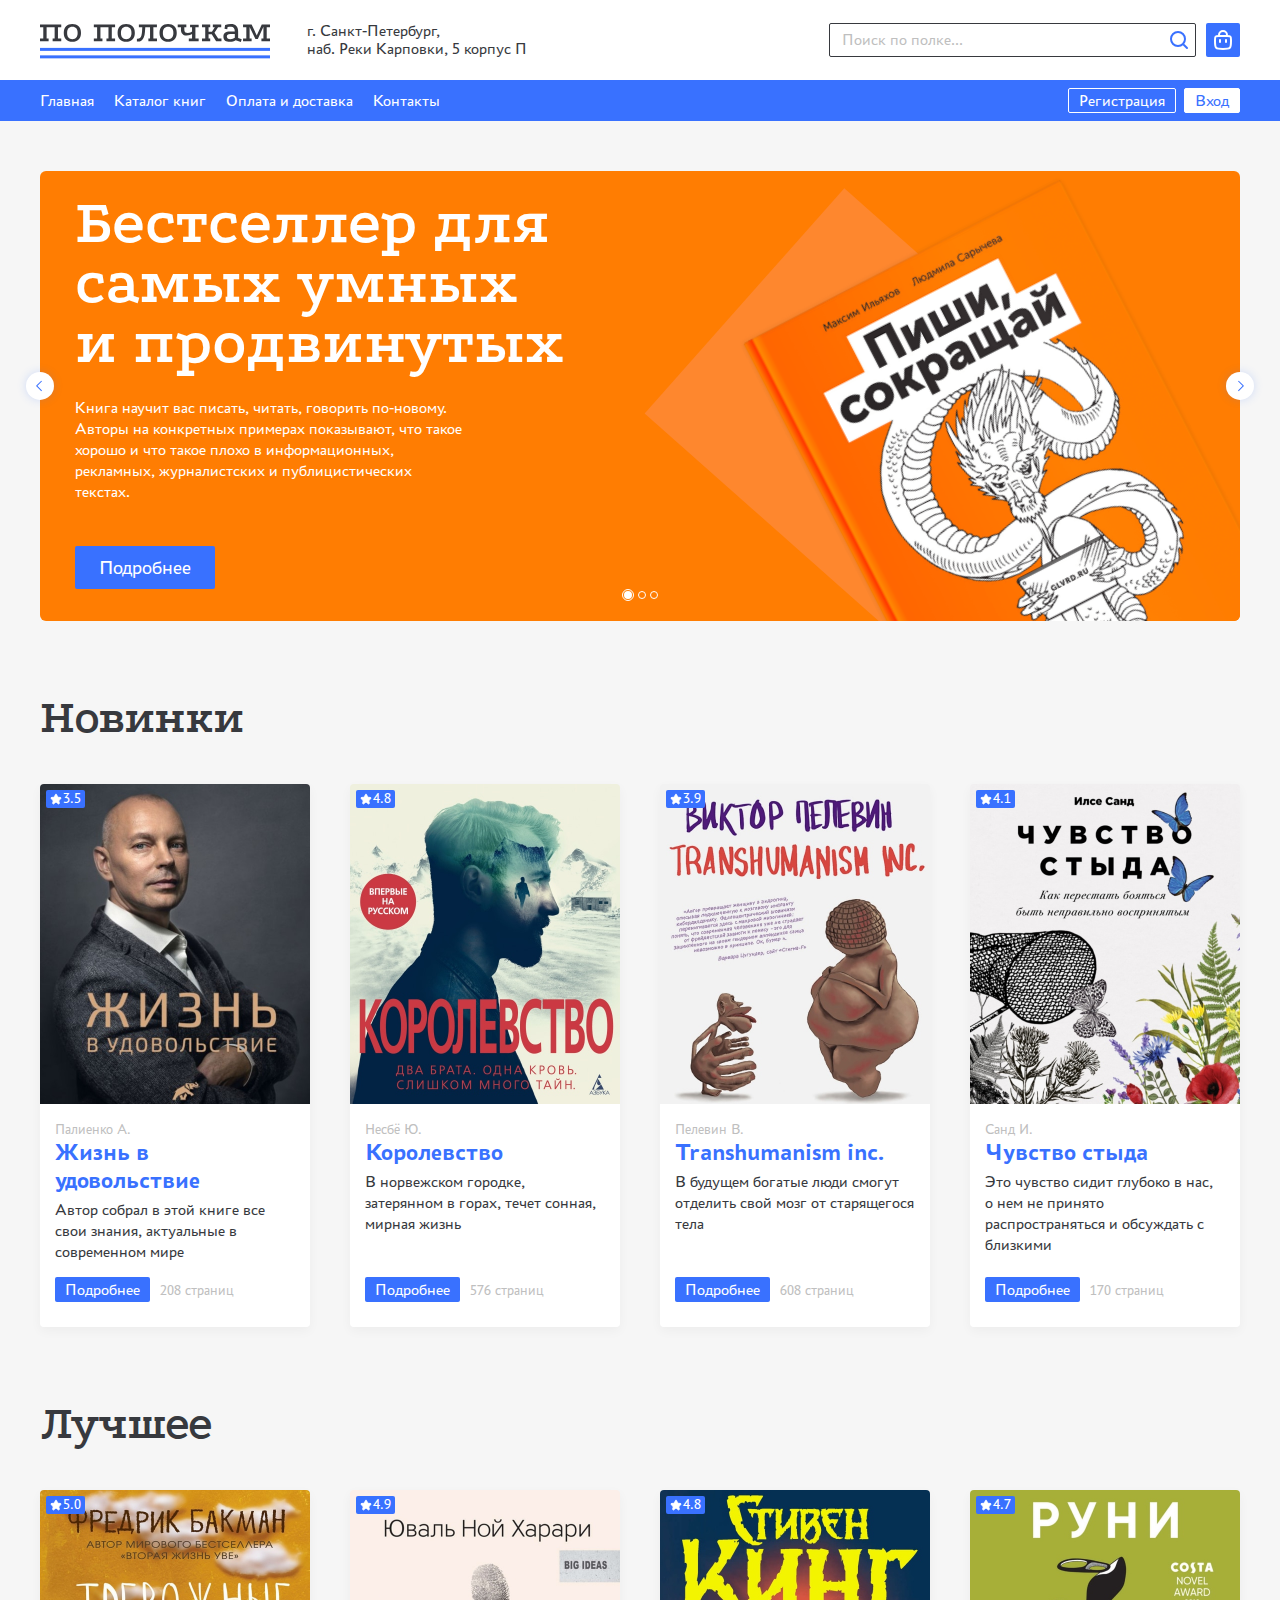
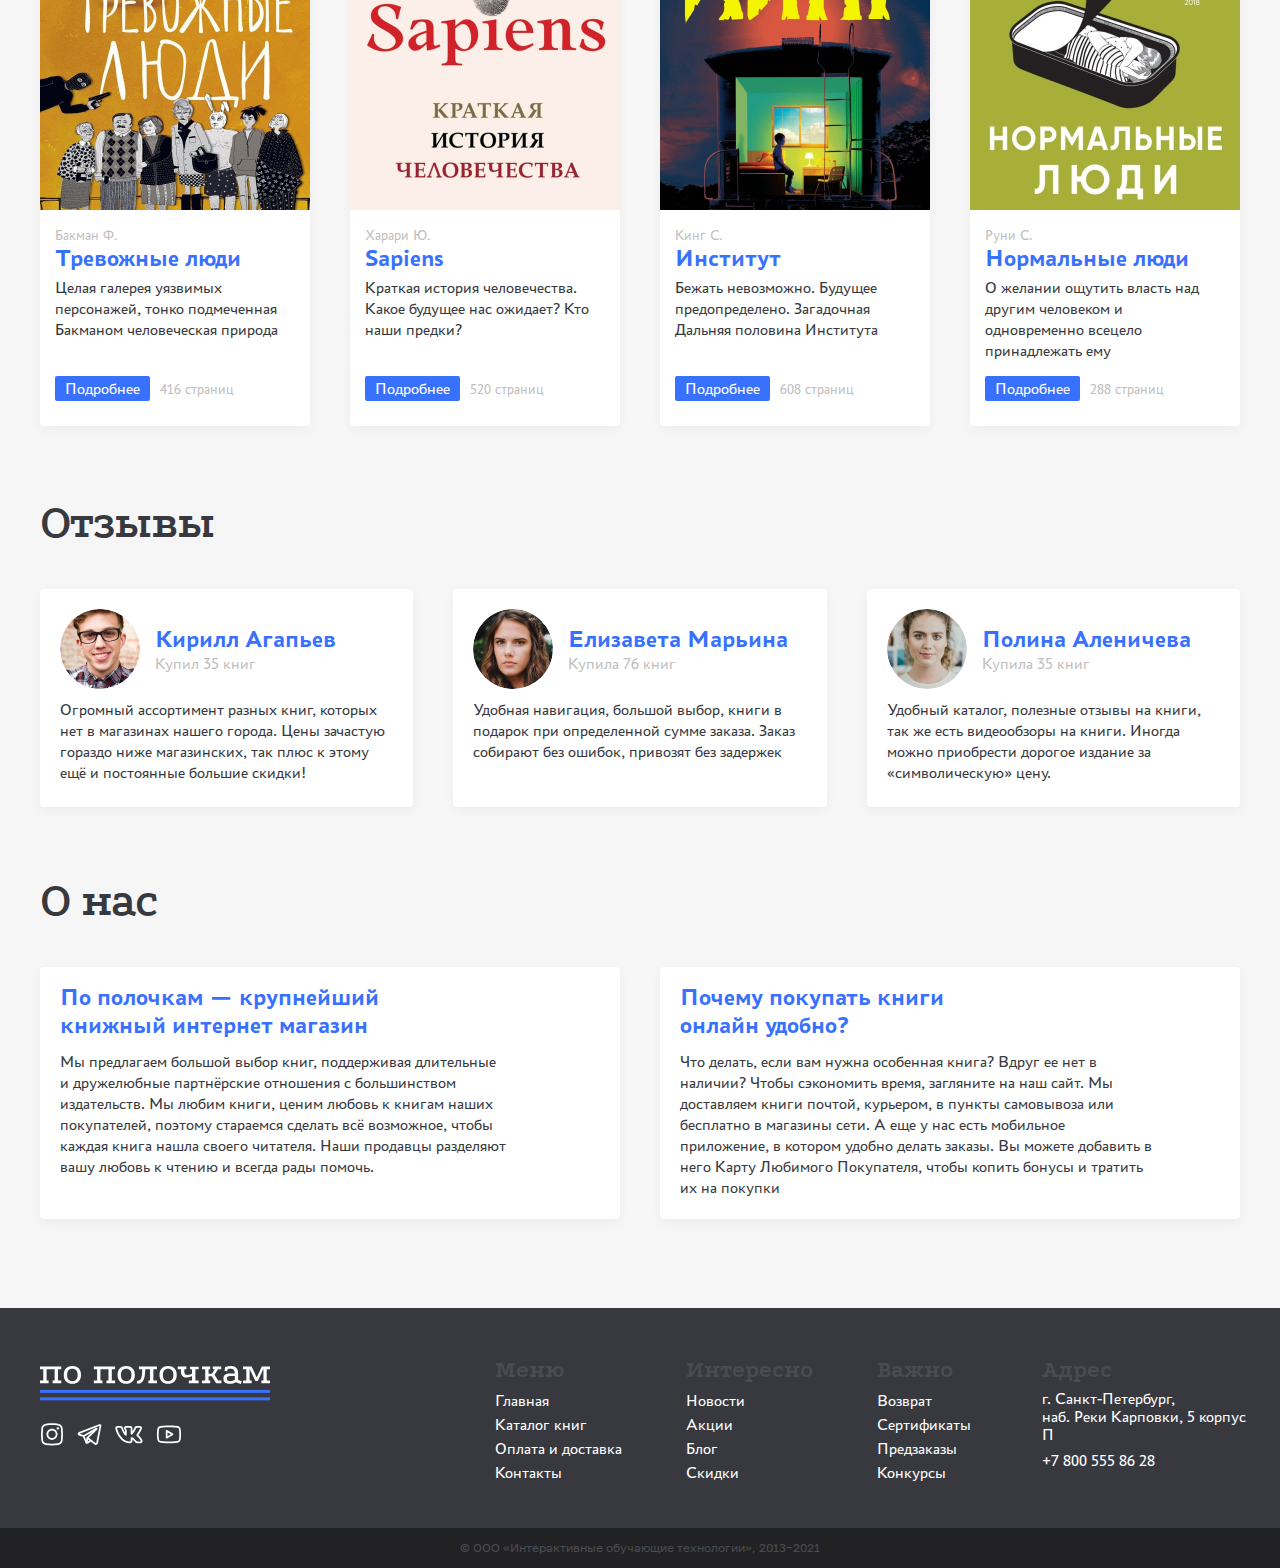
==== index.html @ 590096a4 "#1 - html to pug" ====
<!DOCTYPE html>
<html lang="ru-RU">
  <head>
    <meta charset="UTF-8">
    <meta name="viewport" content="width=device-width, initial-scale=1.0">
    <meta http-equiv="X-UA-Compatible" content="ie=edge">
    <link rel="stylesheet" type="text/css" href="./static/css/styles.css">
    <title>Сайт с книгами "По полочкам"</title>
  </head>
  <body>
    <div class="wrapper">
      <header class="header">
        <div class="container">
          <div class="header__wrapper"><a class="header__logo-link"><span class="visually-hidden">Логотип сайта "По полочкам"</span><svg class="header__logo" width="230" height="35" viewBox="0 0 230 35" fill="none" xmlns="http://www.w3.org/2000/svg">
              <path d="M0 0.612722H21.2467V3.21678H17.9631V14.5521H21.2467V17.1945H12.6321V14.5521H14.6409V3.21678H6.6058V14.5521H8.61458V17.1945H0V14.5521H3.28358V3.21678H0V0.612722Z" fill="#37393E"/>
              <path d="M32.3032 0C34.93 0 37.029 0.791432 38.5999 2.37429C40.1966 3.95716 40.995 6.13997 40.995 8.92275C40.995 11.7055 40.1966 13.8883 38.5999 15.4712C37.029 17.0285 34.93 17.8072 32.3032 17.8072C29.7278 17.8072 27.6546 17.0285 26.0837 15.4712C24.5385 13.8883 23.7658 11.7055 23.7658 8.92275C23.7658 6.13997 24.5385 3.95716 26.0837 2.37429C27.6546 0.791432 29.7278 0 32.3032 0ZM32.3418 2.71895C30.6163 2.71895 29.3158 3.25508 28.4401 4.32734C27.5645 5.3996 27.1267 6.9314 27.1267 8.92275C27.1267 10.8886 27.5645 12.4204 28.4401 13.5181C29.3158 14.5904 30.6163 15.1265 32.3418 15.1265C34.093 15.1265 35.4065 14.5904 36.2821 13.5181C37.1835 12.4204 37.6342 10.8886 37.6342 8.92275C37.6342 6.9314 37.1835 5.3996 36.2821 4.32734C35.4065 3.25508 34.093 2.71895 32.3418 2.71895Z" fill="#37393E"/>
              <path d="M53.8336 0.612722H75.0803V3.21678H71.7967V14.5521H75.0803V17.1945H66.4657V14.5521H68.4745V3.21678H60.4394V14.5521H62.4482V17.1945H53.8336V14.5521H57.1172V3.21678H53.8336V0.612722Z" fill="#37393E"/>
              <path d="M86.1367 0C88.7636 0 90.8625 0.791432 92.4335 2.37429C94.0302 3.95716 94.8286 6.13997 94.8286 8.92275C94.8286 11.7055 94.0302 13.8883 92.4335 15.4712C90.8625 17.0285 88.7636 17.8072 86.1367 17.8072C83.5614 17.8072 81.4882 17.0285 79.9173 15.4712C78.372 13.8883 77.5994 11.7055 77.5994 8.92275C77.5994 6.13997 78.372 3.95716 79.9173 2.37429C81.4882 0.791432 83.5614 0 86.1367 0ZM86.1754 2.71895C84.4499 2.71895 83.1493 3.25508 82.2737 4.32734C81.3981 5.3996 80.9603 6.9314 80.9603 8.92275C80.9603 10.8886 81.3981 12.4204 82.2737 13.5181C83.1493 14.5904 84.4499 15.1265 86.1754 15.1265C87.9266 15.1265 89.2401 14.5904 90.1157 13.5181C91.0171 12.4204 91.4677 10.8886 91.4677 8.92275C91.4677 6.9314 91.0171 5.3996 90.1157 4.32734C89.2401 3.25508 87.9266 2.71895 86.1754 2.71895Z" fill="#37393E"/>
              <path d="M96.9074 17.4625V14.7436C98.2466 14.8968 99.2638 14.667 99.9592 14.0543C100.655 13.4416 101.144 12.5608 101.427 11.4119C101.736 10.2375 101.942 8.90998 102.045 7.42924L102.277 3.21678H98.8775V0.612722H116.918V3.21678H113.364V14.5521H116.995V17.1945H108.381V14.5521H110.042V3.21678H105.29L104.904 8.34832C104.775 10.212 104.415 11.8715 103.822 13.3267C103.256 14.7819 102.406 15.8924 101.273 16.6583C100.139 17.3987 98.6844 17.6668 96.9074 17.4625Z" fill="#37393E"/>
              <path d="M128.049 0C130.676 0 132.775 0.791432 134.346 2.37429C135.943 3.95716 136.741 6.13997 136.741 8.92275C136.741 11.7055 135.943 13.8883 134.346 15.4712C132.775 17.0285 130.676 17.8072 128.049 17.8072C125.474 17.8072 123.401 17.0285 121.83 15.4712C120.285 13.8883 119.512 11.7055 119.512 8.92275C119.512 6.13997 120.285 3.95716 121.83 2.37429C123.401 0.791432 125.474 0 128.049 0ZM128.088 2.71895C126.362 2.71895 125.062 3.25508 124.186 4.32734C123.311 5.3996 122.873 6.9314 122.873 8.92275C122.873 10.8886 123.311 12.4204 124.186 13.5181C125.062 14.5904 126.362 15.1265 128.088 15.1265C129.839 15.1265 131.153 14.5904 132.028 13.5181C132.93 12.4204 133.38 10.8886 133.38 8.92275C133.38 6.9314 132.93 5.3996 132.028 4.32734C131.153 3.25508 129.839 2.71895 128.088 2.71895Z" fill="#37393E"/>
              <path d="M152.05 9.995C151.509 10.3524 150.801 10.6971 149.925 11.029C149.049 11.3353 147.955 11.4885 146.641 11.4885C145.354 11.4885 144.324 11.297 143.551 10.9141C142.778 10.5056 142.199 9.98224 141.813 9.34399C141.452 8.70574 141.207 8.01643 141.079 7.27606C140.976 6.53569 140.937 5.80808 140.963 5.09324L141.001 3.25508H137.718V0.612722H146.332V3.25508H144.324V4.672C144.324 5.54002 144.375 6.29315 144.478 6.9314C144.607 7.56965 144.916 8.05472 145.405 8.38661C145.894 8.7185 146.693 8.88445 147.8 8.88445C148.779 8.88445 149.629 8.74404 150.35 8.4632C151.071 8.18237 151.638 7.90154 152.05 7.62071V3.29338H150.079V0.651017H158.655V3.29338H155.41V14.5521H158.655V17.1945H148.805V14.5521H152.05V9.995Z" fill="#37393E"/>
              <path d="M161.991 0.612722H170.219V3.21678H168.558V7.6973H171.958L174.816 3.21678H172.846V0.612722H181.229V3.21678H178.061L174.469 8.80786L178.177 14.5521H181.461V17.1945H176.13L171.726 10.3014H168.558V14.5521H170.219V17.1945H161.991V14.5521H165.236V3.21678H161.991V0.612722Z" fill="#37393E"/>
              <path d="M195.697 16.1605C193.972 17.2583 192.143 17.8072 190.212 17.8072C185.705 17.8072 183.438 16.0839 183.413 12.6374C183.387 9.24187 185.576 7.54412 189.98 7.54412L194.809 7.58242C194.809 4.28905 193.547 2.64236 191.023 2.64236C189.787 2.64236 188.654 2.79554 187.623 3.1019L187.237 5.16983L184.494 4.71029L185.151 1.07226C187.16 0.35742 189.091 0 190.946 0C193.315 0 195.105 0.638252 196.315 1.91475C197.526 3.16572 198.131 5.00389 198.131 7.42924V14.0543L201.723 15.2031L200.874 17.9221L195.697 16.1605ZM190.096 10.0716C187.907 10.0716 186.812 10.9141 186.812 12.5991C186.812 14.3096 187.997 15.1648 190.366 15.1648C192.066 15.1648 193.547 14.7053 194.809 13.7862V10.1099L190.096 10.0716Z" fill="#37393E"/>
              <path d="M203.036 17.1945V14.5521H206.32V3.21678H203.036V0.612722H211.612L216.75 11.4119L221.772 0.612722H230V3.21678H226.716V14.5521H230V17.1945H221.424V14.5521H223.433V2.83383L217.831 14.8968H215.436L209.603 3.02531V14.5521H211.612V17.1945H203.036Z" fill="#37393E"/>
              <rect y="23.8961" width="230" height="2.98701" fill="#3971FF"/>
              <rect y="31.3636" width="230" height="2.98701" fill="#3971FF"/>
              </svg></a>
            <p class="header__address">г. Санкт-Петербург, <br> наб. Pеки Карповки, 5 корпус П</p>
            <div class="user-header">
              <div class="user-header__search">
                <input class="user-header__search-input" type="text" name="user-headerSearch" placeholder="Поиск по полке...">
                <button class="user-header__search-button" type="submit"><span class="visually-hidden">Найти</span><svg class="user-header__search-icon" width="24" height="24" viewBox="0 0 24 24" fill="none" xmlns="http://www.w3.org/2000/svg">
                  <circle cx="11" cy="11" r="7" stroke="#3971FF" stroke-width="2"/>
                  <path d="M20 20L17 17" stroke="#3971FF" stroke-width="2" stroke-linecap="round"/>
                  </svg>
                </button>
              </div><a class="user-header__basket" href="#"><span class="visually-hidden">Корзина</span><svg class="user-header__basket-icon" width="24" height="24" viewBox="0 0 24 24" fill="none" xmlns="http://www.w3.org/2000/svg">
                <path d="M8 8L8 7C8 4.79086 9.79086 3 12 3V3C14.2091 3 16 4.79086 16 7L16 8" stroke="white" stroke-width="2" stroke-linecap="round"/>
                <path d="M15 14V12" stroke="white" stroke-width="2" stroke-linecap="round"/>
                <path d="M9 14V12" stroke="white" stroke-width="2" stroke-linecap="round"/>
                <path d="M4 12C4 10.1144 4 9.17157 4.58579 8.58579C5.17157 8 6.11438 8 8 8H16C17.8856 8 18.8284 8 19.4142 8.58579C20 9.17157 20 10.1144 20 12V13C20 16.7712 20 18.6569 18.8284 19.8284C17.6569 21 15.7712 21 12 21V21C8.22876 21 6.34315 21 5.17157 19.8284C4 18.6569 4 16.7712 4 13V12Z" stroke="white" stroke-width="2"/>
                </svg></a>
            </div>
          </div>
        </div>
        <nav class="nav">
          <div class="container">
            <div class="nav__content">
              <ul class="nav__list">
                <li class="nav__item"><a class="nav__link">Главная</a></li>
                <li class="nav__item"><a class="nav__link" href="catalog.html">Каталог книг</a></li>
                <li class="nav__item"><a class="nav__link" href="#">Оплата и доставка</a></li>
                <li class="nav__item"><a class="nav__link" href="#">Контакты</a></li>
              </ul>
              <ul class="user-nav">
                <li class="user-nav__item"><a class="user-nav__link user-nav__link--transparent" href="#"><span class="user-nav__text">Регистрация</span></a></li>
                <li class="user-nav__item"><a class="user-nav__link" href="#"><span class="user-nav__text">Вход</span></a></li>
              </ul>
            </div>
          </div>
        </nav>
      </header>
      <div class="content">
        <main class="index-page">
          <section class="hero">
            <div class="container">
              <div class="hero__slider slider">
                <ul class="slider__list">
                  <li class="slider__item">
                    <h2 class="slider__title">Бестселлер для самых умных и продвинутых</h2>
                    <p class="slider__text">Книга научит вас писать, читать, говорить по-новому. Авторы на конкретных примерах показывают, что такое хорошо и что такое плохо в информационных, рекламных, журналистских и публицистических текстах.</p><a class="slider__link" href="#">Подробнее</a><img class="slider__img" src="static/images/content/hero-slider-1@1x.png" srcset="static/images/content/hero-slider-1@2x.png 2x" width="400" height="633" alt="Картинка книга Пиши, сокращай">
                  </li>
                </ul>
                <ul class="slider__bullets">
                  <li class="slider__bullet">
                    <button class="slider__bullet-button slider__bullet-button--active"><span class="visually-hidden">Первый слайд</span></button>
                  </li>
                  <li class="slider__bullet">
                    <button class="slider__bullet-button"><span class="visually-hidden">Второй слайд</span></button>
                  </li>
                  <li class="slider__bullet">
                    <button class="slider__bullet-button"><span class="visually-hidden">Третий слайд</span></button>
                  </li>
                </ul>
                <ul class="slider__arrows">
                  <li class="slider__arrow">
                    <button class="slider__arrow-button slider__arrow-button--prev"><span class="visually-hidden">Переключить на предыдущий слайд</span><svg class='slider__icon-arrow' width='7' height='12' viewBox='0 0 7 12' fill='none' xmlns='http://www.w3.org/2000/svg'>
                      <path d='M1.7059 5.99998L1.35235 5.64643L0.998795 5.99998L1.35235 6.35354L1.7059 5.99998ZM6.29353 0.705254L1.35235 5.64643L2.05946 6.35354L7.00063 1.41236L6.29353 0.705254ZM1.35235 6.35354L6.29353 11.2947L7.00063 10.5876L2.05946 5.64643L1.35235 6.35354Z' fill='#3971FF'/>
                      </svg>
                    </button>
                  </li>
                  <li class="slider__arrow">
                    <button class="slider__arrow-button slider__arrow-button--next"><span class="visually-hidden">Переключить на предыдущий слайд</span><svg class='slider__icon-arrow' width='7' height='12' viewBox='0 0 7 12' fill='none' xmlns='http://www.w3.org/2000/svg'>
                      <path d='M1.7059 5.99998L1.35235 5.64643L0.998795 5.99998L1.35235 6.35354L1.7059 5.99998ZM6.29353 0.705254L1.35235 5.64643L2.05946 6.35354L7.00063 1.41236L6.29353 0.705254ZM1.35235 6.35354L6.29353 11.2947L7.00063 10.5876L2.05946 5.64643L1.35235 6.35354Z' fill='#3971FF'/>
                      </svg>
                      
                    </button>
                  </li>
                </ul>
              </div>
            </div>
          </section>
          <section class="new-books">
            <div class="container">
              <h2 class="new-books__title section__title">Новинки</h2>
              <ul class="books">
                <li class="books__item">
                  <div class="books__inner"><img class="books__img" src="static/images/content/a-life-of-pleasure.jpg" alt="Фото книги - &quot;Жизнь в удовольствие&quot;" width="275" height="320">
                    <div class="books__box">
                      <p class="books__author">Палиенко А.</p>
                      <h3 class="books__name">Жизнь в удовольствие</h3>
                      <p class="books__description">Автор собрал в этой книге все свои знания, актуальные в современном мире</p>
                      <p class="books__stars">
                        <svg width='12' height='12' viewBox='0 0 12 12' fill='none' xmlns='http://www.w3.org/2000/svg'>
                        <path d='M4.87152 2.81324C5.29957 1.74612 5.5136 1.21256 5.86132 1.13861C5.95275 1.11916 6.04724 1.11916 6.13867 1.13861C6.48639 1.21256 6.70042 1.74612 7.12847 2.81324C7.37189 3.4201 7.4936 3.72352 7.72134 3.9299C7.78522 3.98779 7.85456 4.03934 7.92839 4.08384C8.19162 4.24249 8.52022 4.27192 9.17741 4.33078C10.2899 4.43041 10.8462 4.48023 11.016 4.79739C11.0512 4.86308 11.0751 4.9342 11.0868 5.00779C11.1431 5.36315 10.7342 5.73519 9.91632 6.47927L9.68921 6.68589C9.30685 7.03376 9.11566 7.2077 9.00508 7.42477C8.93875 7.55498 8.89427 7.69521 8.87343 7.83985C8.83869 8.08098 8.89467 8.33331 9.00664 8.83796L9.04665 9.01827C9.24744 9.92329 9.34784 10.3758 9.22251 10.5982C9.10994 10.798 8.90257 10.9259 8.67351 10.9369C8.41849 10.949 8.05917 10.6562 7.34052 10.0707C6.86704 9.68484 6.63031 9.49194 6.3675 9.41658C6.12734 9.34771 5.87265 9.34771 5.63249 9.41658C5.36968 9.49194 5.13294 9.68484 4.65947 10.0707C3.94082 10.6562 3.5815 10.949 3.32648 10.9369C3.09742 10.9259 2.89005 10.798 2.77747 10.5982C2.65215 10.3758 2.75254 9.92329 2.95334 9.01827L2.99335 8.83796C3.10532 8.33331 3.1613 8.08098 3.12656 7.83985C3.10572 7.69521 3.06124 7.55498 2.99491 7.42477C2.88432 7.2077 2.69314 7.03376 2.31078 6.68589L2.08366 6.47927C1.2658 5.73519 0.856875 5.36315 0.913191 5.00779C0.924854 4.9342 0.948774 4.86308 0.983955 4.79739C1.15382 4.48023 1.71007 4.43041 2.82258 4.33078C3.47977 4.27192 3.80837 4.24249 4.07159 4.08384C4.14543 4.03934 4.21477 3.98779 4.27865 3.9299C4.50639 3.72352 4.6281 3.4201 4.87152 2.81324Z' fill='white' stroke='white'/>
                        </svg><span class="books__star">3.5</span>
                      </p>
                      <div class="books__wrapper"><a class="books__link" href="#">Подробнее</a><span class="books__pages">208 страниц</span></div>
                    </div>
                  </div>
                </li>
                <li class="books__item">
                  <div class="books__inner"><img class="books__img" src="static/images/content/book-kingdoms.jpg" alt="Фото книги - &quot;Королевство&quot;" width="275" height="320">
                    <div class="books__box">
                      <p class="books__author">Несбё Ю.</p>
                      <h3 class="books__name">Королевство</h3>
                      <p class="books__description">В норвежском городке, затерянном в горах, течет сонная, мирная жизнь</p>
                      <p class="books__stars">
                        <svg width='12' height='12' viewBox='0 0 12 12' fill='none' xmlns='http://www.w3.org/2000/svg'>
                        <path d='M4.87152 2.81324C5.29957 1.74612 5.5136 1.21256 5.86132 1.13861C5.95275 1.11916 6.04724 1.11916 6.13867 1.13861C6.48639 1.21256 6.70042 1.74612 7.12847 2.81324C7.37189 3.4201 7.4936 3.72352 7.72134 3.9299C7.78522 3.98779 7.85456 4.03934 7.92839 4.08384C8.19162 4.24249 8.52022 4.27192 9.17741 4.33078C10.2899 4.43041 10.8462 4.48023 11.016 4.79739C11.0512 4.86308 11.0751 4.9342 11.0868 5.00779C11.1431 5.36315 10.7342 5.73519 9.91632 6.47927L9.68921 6.68589C9.30685 7.03376 9.11566 7.2077 9.00508 7.42477C8.93875 7.55498 8.89427 7.69521 8.87343 7.83985C8.83869 8.08098 8.89467 8.33331 9.00664 8.83796L9.04665 9.01827C9.24744 9.92329 9.34784 10.3758 9.22251 10.5982C9.10994 10.798 8.90257 10.9259 8.67351 10.9369C8.41849 10.949 8.05917 10.6562 7.34052 10.0707C6.86704 9.68484 6.63031 9.49194 6.3675 9.41658C6.12734 9.34771 5.87265 9.34771 5.63249 9.41658C5.36968 9.49194 5.13294 9.68484 4.65947 10.0707C3.94082 10.6562 3.5815 10.949 3.32648 10.9369C3.09742 10.9259 2.89005 10.798 2.77747 10.5982C2.65215 10.3758 2.75254 9.92329 2.95334 9.01827L2.99335 8.83796C3.10532 8.33331 3.1613 8.08098 3.12656 7.83985C3.10572 7.69521 3.06124 7.55498 2.99491 7.42477C2.88432 7.2077 2.69314 7.03376 2.31078 6.68589L2.08366 6.47927C1.2658 5.73519 0.856875 5.36315 0.913191 5.00779C0.924854 4.9342 0.948774 4.86308 0.983955 4.79739C1.15382 4.48023 1.71007 4.43041 2.82258 4.33078C3.47977 4.27192 3.80837 4.24249 4.07159 4.08384C4.14543 4.03934 4.21477 3.98779 4.27865 3.9299C4.50639 3.72352 4.6281 3.4201 4.87152 2.81324Z' fill='white' stroke='white'/>
                        </svg><span class="books__star">4.8</span>
                      </p>
                      <div class="books__wrapper"><a class="books__link" href="#">Подробнее</a><span class="books__pages">576 страниц</span></div>
                    </div>
                  </div>
                </li>
                <li class="books__item">
                  <div class="books__inner"><img class="books__img" src="static/images/content/book-transhumanism.jpg" alt="Фото книги - &quot;Transhumanism inc.&quot;" width="275" height="320">
                    <div class="books__box">
                      <p class="books__author">Пелевин В.</p>
                      <h3 class="books__name">Transhumanism inc.</h3>
                      <p class="books__description">В будущем богатые люди смогут отделить свой мозг от старящегося тела</p>
                      <p class="books__stars">
                        <svg width='12' height='12' viewBox='0 0 12 12' fill='none' xmlns='http://www.w3.org/2000/svg'>
                        <path d='M4.87152 2.81324C5.29957 1.74612 5.5136 1.21256 5.86132 1.13861C5.95275 1.11916 6.04724 1.11916 6.13867 1.13861C6.48639 1.21256 6.70042 1.74612 7.12847 2.81324C7.37189 3.4201 7.4936 3.72352 7.72134 3.9299C7.78522 3.98779 7.85456 4.03934 7.92839 4.08384C8.19162 4.24249 8.52022 4.27192 9.17741 4.33078C10.2899 4.43041 10.8462 4.48023 11.016 4.79739C11.0512 4.86308 11.0751 4.9342 11.0868 5.00779C11.1431 5.36315 10.7342 5.73519 9.91632 6.47927L9.68921 6.68589C9.30685 7.03376 9.11566 7.2077 9.00508 7.42477C8.93875 7.55498 8.89427 7.69521 8.87343 7.83985C8.83869 8.08098 8.89467 8.33331 9.00664 8.83796L9.04665 9.01827C9.24744 9.92329 9.34784 10.3758 9.22251 10.5982C9.10994 10.798 8.90257 10.9259 8.67351 10.9369C8.41849 10.949 8.05917 10.6562 7.34052 10.0707C6.86704 9.68484 6.63031 9.49194 6.3675 9.41658C6.12734 9.34771 5.87265 9.34771 5.63249 9.41658C5.36968 9.49194 5.13294 9.68484 4.65947 10.0707C3.94082 10.6562 3.5815 10.949 3.32648 10.9369C3.09742 10.9259 2.89005 10.798 2.77747 10.5982C2.65215 10.3758 2.75254 9.92329 2.95334 9.01827L2.99335 8.83796C3.10532 8.33331 3.1613 8.08098 3.12656 7.83985C3.10572 7.69521 3.06124 7.55498 2.99491 7.42477C2.88432 7.2077 2.69314 7.03376 2.31078 6.68589L2.08366 6.47927C1.2658 5.73519 0.856875 5.36315 0.913191 5.00779C0.924854 4.9342 0.948774 4.86308 0.983955 4.79739C1.15382 4.48023 1.71007 4.43041 2.82258 4.33078C3.47977 4.27192 3.80837 4.24249 4.07159 4.08384C4.14543 4.03934 4.21477 3.98779 4.27865 3.9299C4.50639 3.72352 4.6281 3.4201 4.87152 2.81324Z' fill='white' stroke='white'/>
                        </svg><span class="books__star">3.9</span>
                      </p>
                      <div class="books__wrapper"><a class="books__link" href="#">Подробнее</a><span class="books__pages">608 страниц</span></div>
                    </div>
                  </div>
                </li>
                <li class="books__item">
                  <div class="books__inner"><img class="books__img" src="static/images/content/book-feelings-of-shame.jpg" alt="Фото книги - &quot;Чувство стыда&quot;" width="275" height="320">
                    <div class="books__box">
                      <p class="books__author">Санд И.</p>
                      <h3 class="books__name">Чувство стыда</h3>
                      <p class="books__description">Это чувство сидит глубоко в нас, о нем не принято распространяться и обсуждать с близкими</p>
                      <p class="books__stars">
                        <svg width='12' height='12' viewBox='0 0 12 12' fill='none' xmlns='http://www.w3.org/2000/svg'>
                        <path d='M4.87152 2.81324C5.29957 1.74612 5.5136 1.21256 5.86132 1.13861C5.95275 1.11916 6.04724 1.11916 6.13867 1.13861C6.48639 1.21256 6.70042 1.74612 7.12847 2.81324C7.37189 3.4201 7.4936 3.72352 7.72134 3.9299C7.78522 3.98779 7.85456 4.03934 7.92839 4.08384C8.19162 4.24249 8.52022 4.27192 9.17741 4.33078C10.2899 4.43041 10.8462 4.48023 11.016 4.79739C11.0512 4.86308 11.0751 4.9342 11.0868 5.00779C11.1431 5.36315 10.7342 5.73519 9.91632 6.47927L9.68921 6.68589C9.30685 7.03376 9.11566 7.2077 9.00508 7.42477C8.93875 7.55498 8.89427 7.69521 8.87343 7.83985C8.83869 8.08098 8.89467 8.33331 9.00664 8.83796L9.04665 9.01827C9.24744 9.92329 9.34784 10.3758 9.22251 10.5982C9.10994 10.798 8.90257 10.9259 8.67351 10.9369C8.41849 10.949 8.05917 10.6562 7.34052 10.0707C6.86704 9.68484 6.63031 9.49194 6.3675 9.41658C6.12734 9.34771 5.87265 9.34771 5.63249 9.41658C5.36968 9.49194 5.13294 9.68484 4.65947 10.0707C3.94082 10.6562 3.5815 10.949 3.32648 10.9369C3.09742 10.9259 2.89005 10.798 2.77747 10.5982C2.65215 10.3758 2.75254 9.92329 2.95334 9.01827L2.99335 8.83796C3.10532 8.33331 3.1613 8.08098 3.12656 7.83985C3.10572 7.69521 3.06124 7.55498 2.99491 7.42477C2.88432 7.2077 2.69314 7.03376 2.31078 6.68589L2.08366 6.47927C1.2658 5.73519 0.856875 5.36315 0.913191 5.00779C0.924854 4.9342 0.948774 4.86308 0.983955 4.79739C1.15382 4.48023 1.71007 4.43041 2.82258 4.33078C3.47977 4.27192 3.80837 4.24249 4.07159 4.08384C4.14543 4.03934 4.21477 3.98779 4.27865 3.9299C4.50639 3.72352 4.6281 3.4201 4.87152 2.81324Z' fill='white' stroke='white'/>
                        </svg><span class="books__star">4.1</span>
                      </p>
                      <div class="books__wrapper"><a class="books__link" href="#">Подробнее</a><span class="books__pages">170 страниц</span></div>
                    </div>
                  </div>
                </li>
              </ul>
            </div>
          </section>
          <section class="best-books">
            <div class="container">
              <h2 class="best-books__title section__title">Лучшее</h2>
              <ul class="books">
                <li class="books__item">
                  <div class="books__inner"><img class="books__img" src="static/images/content/books-anxious-people.jpg" alt="Фото книги - &quot;Тревожные люди&quot;" width="275" height="320">
                    <div class="books__box">
                      <p class="books__author">Бакман Ф.</p>
                      <h3 class="books__name">Тревожные люди</h3>
                      <p class="books__description">Целая галерея уязвимых персонажей, тонко подмеченная Бакманом человеческая природа</p>
                      <p class="books__stars">
                        <svg width='12' height='12' viewBox='0 0 12 12' fill='none' xmlns='http://www.w3.org/2000/svg'>
                        <path d='M4.87152 2.81324C5.29957 1.74612 5.5136 1.21256 5.86132 1.13861C5.95275 1.11916 6.04724 1.11916 6.13867 1.13861C6.48639 1.21256 6.70042 1.74612 7.12847 2.81324C7.37189 3.4201 7.4936 3.72352 7.72134 3.9299C7.78522 3.98779 7.85456 4.03934 7.92839 4.08384C8.19162 4.24249 8.52022 4.27192 9.17741 4.33078C10.2899 4.43041 10.8462 4.48023 11.016 4.79739C11.0512 4.86308 11.0751 4.9342 11.0868 5.00779C11.1431 5.36315 10.7342 5.73519 9.91632 6.47927L9.68921 6.68589C9.30685 7.03376 9.11566 7.2077 9.00508 7.42477C8.93875 7.55498 8.89427 7.69521 8.87343 7.83985C8.83869 8.08098 8.89467 8.33331 9.00664 8.83796L9.04665 9.01827C9.24744 9.92329 9.34784 10.3758 9.22251 10.5982C9.10994 10.798 8.90257 10.9259 8.67351 10.9369C8.41849 10.949 8.05917 10.6562 7.34052 10.0707C6.86704 9.68484 6.63031 9.49194 6.3675 9.41658C6.12734 9.34771 5.87265 9.34771 5.63249 9.41658C5.36968 9.49194 5.13294 9.68484 4.65947 10.0707C3.94082 10.6562 3.5815 10.949 3.32648 10.9369C3.09742 10.9259 2.89005 10.798 2.77747 10.5982C2.65215 10.3758 2.75254 9.92329 2.95334 9.01827L2.99335 8.83796C3.10532 8.33331 3.1613 8.08098 3.12656 7.83985C3.10572 7.69521 3.06124 7.55498 2.99491 7.42477C2.88432 7.2077 2.69314 7.03376 2.31078 6.68589L2.08366 6.47927C1.2658 5.73519 0.856875 5.36315 0.913191 5.00779C0.924854 4.9342 0.948774 4.86308 0.983955 4.79739C1.15382 4.48023 1.71007 4.43041 2.82258 4.33078C3.47977 4.27192 3.80837 4.24249 4.07159 4.08384C4.14543 4.03934 4.21477 3.98779 4.27865 3.9299C4.50639 3.72352 4.6281 3.4201 4.87152 2.81324Z' fill='white' stroke='white'/>
                        </svg><span class="books__star">5.0</span>
                      </p>
                      <div class="books__wrapper"><a class="books__link" href="#">Подробнее</a><span class="books__pages">416 страниц</span></div>
                    </div>
                  </div>
                </li>
                <li class="books__item">
                  <div class="books__inner"><img class="books__img" src="static/images/content/book-sapiens.jpg" alt="Фото книги - &quot;Sapiens&quot;" width="275" height="320">
                    <div class="books__box">
                      <p class="books__author">Харари Ю.</p>
                      <h3 class="books__name">Sapiens</h3>
                      <p class="books__description">Краткая история человечества. Какое будущее нас ожидает? Кто наши предки?</p>
                      <p class="books__stars">
                        <svg width='12' height='12' viewBox='0 0 12 12' fill='none' xmlns='http://www.w3.org/2000/svg'>
                        <path d='M4.87152 2.81324C5.29957 1.74612 5.5136 1.21256 5.86132 1.13861C5.95275 1.11916 6.04724 1.11916 6.13867 1.13861C6.48639 1.21256 6.70042 1.74612 7.12847 2.81324C7.37189 3.4201 7.4936 3.72352 7.72134 3.9299C7.78522 3.98779 7.85456 4.03934 7.92839 4.08384C8.19162 4.24249 8.52022 4.27192 9.17741 4.33078C10.2899 4.43041 10.8462 4.48023 11.016 4.79739C11.0512 4.86308 11.0751 4.9342 11.0868 5.00779C11.1431 5.36315 10.7342 5.73519 9.91632 6.47927L9.68921 6.68589C9.30685 7.03376 9.11566 7.2077 9.00508 7.42477C8.93875 7.55498 8.89427 7.69521 8.87343 7.83985C8.83869 8.08098 8.89467 8.33331 9.00664 8.83796L9.04665 9.01827C9.24744 9.92329 9.34784 10.3758 9.22251 10.5982C9.10994 10.798 8.90257 10.9259 8.67351 10.9369C8.41849 10.949 8.05917 10.6562 7.34052 10.0707C6.86704 9.68484 6.63031 9.49194 6.3675 9.41658C6.12734 9.34771 5.87265 9.34771 5.63249 9.41658C5.36968 9.49194 5.13294 9.68484 4.65947 10.0707C3.94082 10.6562 3.5815 10.949 3.32648 10.9369C3.09742 10.9259 2.89005 10.798 2.77747 10.5982C2.65215 10.3758 2.75254 9.92329 2.95334 9.01827L2.99335 8.83796C3.10532 8.33331 3.1613 8.08098 3.12656 7.83985C3.10572 7.69521 3.06124 7.55498 2.99491 7.42477C2.88432 7.2077 2.69314 7.03376 2.31078 6.68589L2.08366 6.47927C1.2658 5.73519 0.856875 5.36315 0.913191 5.00779C0.924854 4.9342 0.948774 4.86308 0.983955 4.79739C1.15382 4.48023 1.71007 4.43041 2.82258 4.33078C3.47977 4.27192 3.80837 4.24249 4.07159 4.08384C4.14543 4.03934 4.21477 3.98779 4.27865 3.9299C4.50639 3.72352 4.6281 3.4201 4.87152 2.81324Z' fill='white' stroke='white'/>
                        </svg><span class="books__star">4.9</span>
                      </p>
                      <div class="books__wrapper"><a class="books__link" href="#">Подробнее</a><span class="books__pages">520 страниц</span></div>
                    </div>
                  </div>
                </li>
                <li class="books__item">
                  <div class="books__inner"><img class="books__img" src="static/images/content/book-institute.jpg" alt="Фото книги - &quot;Институт&quot;" width="275" height="320">
                    <div class="books__box">
                      <p class="books__author">Кинг С.</p>
                      <h3 class="books__name">Институт</h3>
                      <p class="books__description">Бежать невозможно. Будущее предопределено. Загадочная Дальняя половина Института</p>
                      <p class="books__stars">
                        <svg width='12' height='12' viewBox='0 0 12 12' fill='none' xmlns='http://www.w3.org/2000/svg'>
                        <path d='M4.87152 2.81324C5.29957 1.74612 5.5136 1.21256 5.86132 1.13861C5.95275 1.11916 6.04724 1.11916 6.13867 1.13861C6.48639 1.21256 6.70042 1.74612 7.12847 2.81324C7.37189 3.4201 7.4936 3.72352 7.72134 3.9299C7.78522 3.98779 7.85456 4.03934 7.92839 4.08384C8.19162 4.24249 8.52022 4.27192 9.17741 4.33078C10.2899 4.43041 10.8462 4.48023 11.016 4.79739C11.0512 4.86308 11.0751 4.9342 11.0868 5.00779C11.1431 5.36315 10.7342 5.73519 9.91632 6.47927L9.68921 6.68589C9.30685 7.03376 9.11566 7.2077 9.00508 7.42477C8.93875 7.55498 8.89427 7.69521 8.87343 7.83985C8.83869 8.08098 8.89467 8.33331 9.00664 8.83796L9.04665 9.01827C9.24744 9.92329 9.34784 10.3758 9.22251 10.5982C9.10994 10.798 8.90257 10.9259 8.67351 10.9369C8.41849 10.949 8.05917 10.6562 7.34052 10.0707C6.86704 9.68484 6.63031 9.49194 6.3675 9.41658C6.12734 9.34771 5.87265 9.34771 5.63249 9.41658C5.36968 9.49194 5.13294 9.68484 4.65947 10.0707C3.94082 10.6562 3.5815 10.949 3.32648 10.9369C3.09742 10.9259 2.89005 10.798 2.77747 10.5982C2.65215 10.3758 2.75254 9.92329 2.95334 9.01827L2.99335 8.83796C3.10532 8.33331 3.1613 8.08098 3.12656 7.83985C3.10572 7.69521 3.06124 7.55498 2.99491 7.42477C2.88432 7.2077 2.69314 7.03376 2.31078 6.68589L2.08366 6.47927C1.2658 5.73519 0.856875 5.36315 0.913191 5.00779C0.924854 4.9342 0.948774 4.86308 0.983955 4.79739C1.15382 4.48023 1.71007 4.43041 2.82258 4.33078C3.47977 4.27192 3.80837 4.24249 4.07159 4.08384C4.14543 4.03934 4.21477 3.98779 4.27865 3.9299C4.50639 3.72352 4.6281 3.4201 4.87152 2.81324Z' fill='white' stroke='white'/>
                        </svg><span class="books__star">4.8</span>
                      </p>
                      <div class="books__wrapper"><a class="books__link" href="#">Подробнее</a><span class="books__pages">608 страниц</span></div>
                    </div>
                  </div>
                </li>
                <li class="books__item">
                  <div class="books__inner"><img class="books__img" src="static/images/content/book-normal-peoples.jpg" alt="Фото книги - &quot;Нормальные люди&quot;" width="275" height="320">
                    <div class="books__box">
                      <p class="books__author">Руни С.</p>
                      <h3 class="books__name">Нормальные люди</h3>
                      <p class="books__description">О желании ощутить власть над другим человеком и одновременно всецело принадлежать ему</p>
                      <p class="books__stars">
                        <svg width='12' height='12' viewBox='0 0 12 12' fill='none' xmlns='http://www.w3.org/2000/svg'>
                        <path d='M4.87152 2.81324C5.29957 1.74612 5.5136 1.21256 5.86132 1.13861C5.95275 1.11916 6.04724 1.11916 6.13867 1.13861C6.48639 1.21256 6.70042 1.74612 7.12847 2.81324C7.37189 3.4201 7.4936 3.72352 7.72134 3.9299C7.78522 3.98779 7.85456 4.03934 7.92839 4.08384C8.19162 4.24249 8.52022 4.27192 9.17741 4.33078C10.2899 4.43041 10.8462 4.48023 11.016 4.79739C11.0512 4.86308 11.0751 4.9342 11.0868 5.00779C11.1431 5.36315 10.7342 5.73519 9.91632 6.47927L9.68921 6.68589C9.30685 7.03376 9.11566 7.2077 9.00508 7.42477C8.93875 7.55498 8.89427 7.69521 8.87343 7.83985C8.83869 8.08098 8.89467 8.33331 9.00664 8.83796L9.04665 9.01827C9.24744 9.92329 9.34784 10.3758 9.22251 10.5982C9.10994 10.798 8.90257 10.9259 8.67351 10.9369C8.41849 10.949 8.05917 10.6562 7.34052 10.0707C6.86704 9.68484 6.63031 9.49194 6.3675 9.41658C6.12734 9.34771 5.87265 9.34771 5.63249 9.41658C5.36968 9.49194 5.13294 9.68484 4.65947 10.0707C3.94082 10.6562 3.5815 10.949 3.32648 10.9369C3.09742 10.9259 2.89005 10.798 2.77747 10.5982C2.65215 10.3758 2.75254 9.92329 2.95334 9.01827L2.99335 8.83796C3.10532 8.33331 3.1613 8.08098 3.12656 7.83985C3.10572 7.69521 3.06124 7.55498 2.99491 7.42477C2.88432 7.2077 2.69314 7.03376 2.31078 6.68589L2.08366 6.47927C1.2658 5.73519 0.856875 5.36315 0.913191 5.00779C0.924854 4.9342 0.948774 4.86308 0.983955 4.79739C1.15382 4.48023 1.71007 4.43041 2.82258 4.33078C3.47977 4.27192 3.80837 4.24249 4.07159 4.08384C4.14543 4.03934 4.21477 3.98779 4.27865 3.9299C4.50639 3.72352 4.6281 3.4201 4.87152 2.81324Z' fill='white' stroke='white'/>
                        </svg><span class="books__star">4.7</span>
                      </p>
                      <div class="books__wrapper"><a class="books__link" href="#">Подробнее</a><span class="books__pages">288 страниц</span></div>
                    </div>
                  </div>
                </li>
              </ul>
            </div>
          </section>
          <section class="reviews">
            <div class="container">
              <h2 class="reviews__title section__title">Отзывы</h2>
              <ul class="reviews__list">
                <li class="reviews__item">
                  <div class="reviews__wrapper">
                    <div class="reviews__info">
                      <div class="reviews__box-images"><img class="reviews__img" src="static/images/content/review-1.jpg" alt="Фото автора отзыва" width="80" height="80"></div>
                      <div class="reviews__box">
                        <h3 class="reviews__name">Кирилл Агапьев</h3>
                        <p class="reviews__count">Купил 35 книг</p>
                      </div>
                    </div>
                    <p class="reviews__review">Огромный ассортимент разных книг, которых нет в магазинах нашего города. Цены зачастую гораздо ниже магазинских, так плюс к этому ещё и постоянные большие скидки!</p>
                  </div>
                </li>
                <li class="reviews__item">
                  <div class="reviews__wrapper">
                    <div class="reviews__info">
                      <div class="reviews__box-images"><img class="reviews__img" src="static/images/content/review-2.jpg" alt="Фото автора отзыва" width="80" height="80"></div>
                      <div class="reviews__box">
                        <h3 class="reviews__name">Елизавета Марьина</h3>
                        <p class="reviews__count">Купила 76 книг</p>
                      </div>
                    </div>
                    <p class="reviews__review">Удобная навигация, большой выбор, книги в подарок при определенной сумме заказа. Заказ собирают без ошибок, привозят без задержек</p>
                  </div>
                </li>
                <li class="reviews__item">
                  <div class="reviews__wrapper">
                    <div class="reviews__info">
                      <div class="reviews__box-images"><img class="reviews__img" src="static/images/content/review-3.jpg" alt="Фото автора отзыва" width="80" height="80"></div>
                      <div class="reviews__box">
                        <h3 class="reviews__name">Полина Аленичева</h3>
                        <p class="reviews__count">Купила 35 книг</p>
                      </div>
                    </div>
                    <p class="reviews__review">Удобный каталог, полезные отзывы на книги, так же есть видеообзоры на книги. Иногда можно приобрести дорогое издание за «символическую» цену.</p>
                  </div>
                </li>
              </ul>
            </div>
          </section>
          <section class="about">
            <div class="container">
              <h2 class="about__title section__title">О нас</h2>
              <ul class="about__list">
                <li class="about__item">
                  <div class="about__wrapper">
                    <h3 class="about__heading">По полочкам — крупнейший книжный интернет магазин</h3>
                    <p class="about__text">Мы предлагаем большой выбор книг, поддерживая длительные и дружелюбные партнёрские отношения с большинством издательств. Мы любим книги, ценим любовь к книгам наших покупателей, поэтому стараемся сделать всё возможное, чтобы каждая книга нашла своего читателя. Наши продавцы разделяют вашу любовь к чтению и всегда рады помочь.</p>
                  </div>
                </li>
                <li class="about__item">
                  <div class="about__wrapper">
                    <h3 class="about__heading">Почему покупать книги онлайн удобно?</h3>
                    <p class="about__text">Что делать, если вам нужна особенная книга? Вдруг ее нет в наличии? Чтобы сэкономить время, загляните на наш сайт. Мы доставляем книги почтой, курьером, в пункты самовывоза или бесплатно в магазины сети. А еще у нас есть мобильное приложение, в котором удобно делать заказы. Вы можете добавить в него Карту Любимого Покупателя, чтобы копить бонусы и тратить их на покупки</p>
                  </div>
                </li>
              </ul>
            </div>
            <!-- Добавляем footer-->
          </section>
        </main>
      </div>
      <footer class="footer">
        <div class="container">
          <div class="footer__wrapper">
            <div class="footer__col"><a class="footer__logo-link"><span class="visually-hidden">Логотип сайта "По полочкам"</span><svg class='footer__logo' width='230' height='35' viewBox='0 0 230 35' fill='none' xmlns='http://www.w3.org/2000/svg'>
                <path d='M0 0.612722H21.2467V3.21678H17.9631V14.5521H21.2467V17.1945H12.6321V14.5521H14.6409V3.21678H6.6058V14.5521H8.61458V17.1945H0V14.5521H3.28358V3.21678H0V0.612722Z' fill='white'/>
                <path d='M32.3032 0C34.93 0 37.029 0.791432 38.5999 2.37429C40.1966 3.95716 40.995 6.13997 40.995 8.92275C40.995 11.7055 40.1966 13.8883 38.5999 15.4712C37.029 17.0285 34.93 17.8072 32.3032 17.8072C29.7278 17.8072 27.6546 17.0285 26.0837 15.4712C24.5385 13.8883 23.7658 11.7055 23.7658 8.92275C23.7658 6.13997 24.5385 3.95716 26.0837 2.37429C27.6546 0.791432 29.7278 0 32.3032 0ZM32.3418 2.71895C30.6163 2.71895 29.3158 3.25508 28.4401 4.32734C27.5645 5.3996 27.1267 6.9314 27.1267 8.92275C27.1267 10.8886 27.5645 12.4204 28.4401 13.5181C29.3158 14.5904 30.6163 15.1265 32.3418 15.1265C34.093 15.1265 35.4065 14.5904 36.2821 13.5181C37.1835 12.4204 37.6342 10.8886 37.6342 8.92275C37.6342 6.9314 37.1835 5.3996 36.2821 4.32734C35.4065 3.25508 34.093 2.71895 32.3418 2.71895Z' fill='white' />
                <path d='M53.8336 0.612722H75.0803V3.21678H71.7967V14.5521H75.0803V17.1945H66.4657V14.5521H68.4745V3.21678H60.4394V14.5521H62.4482V17.1945H53.8336V14.5521H57.1172V3.21678H53.8336V0.612722Z' fill='white'/>
                <path d='M86.1367 0C88.7636 0 90.8625 0.791432 92.4335 2.37429C94.0302 3.95716 94.8286 6.13997 94.8286 8.92275C94.8286 11.7055 94.0302 13.8883 92.4335 15.4712C90.8625 17.0285 88.7636 17.8072 86.1367 17.8072C83.5614 17.8072 81.4882 17.0285 79.9173 15.4712C78.372 13.8883 77.5994 11.7055 77.5994 8.92275C77.5994 6.13997 78.372 3.95716 79.9173 2.37429C81.4882 0.791432 83.5614 0 86.1367 0ZM86.1754 2.71895C84.4499 2.71895 83.1493 3.25508 82.2737 4.32734C81.3981 5.3996 80.9603 6.9314 80.9603 8.92275C80.9603 10.8886 81.3981 12.4204 82.2737 13.5181C83.1493 14.5904 84.4499 15.1265 86.1754 15.1265C87.9266 15.1265 89.2401 14.5904 90.1157 13.5181C91.0171 12.4204 91.4677 10.8886 91.4677 8.92275C91.4677 6.9314 91.0171 5.3996 90.1157 4.32734C89.2401 3.25508 87.9266 2.71895 86.1754 2.71895Z' fill='white' />
                <path d='M96.9074 17.4625V14.7436C98.2466 14.8968 99.2638 14.667 99.9592 14.0543C100.655 13.4416 101.144 12.5608 101.427 11.4119C101.736 10.2375 101.942 8.90998 102.045 7.42924L102.277 3.21678H98.8775V0.612722H116.918V3.21678H113.364V14.5521H116.995V17.1945H108.381V14.5521H110.042V3.21678H105.29L104.904 8.34832C104.775 10.212 104.415 11.8715 103.822 13.3267C103.256 14.7819 102.406 15.8924 101.273 16.6583C100.139 17.3987 98.6844 17.6668 96.9074 17.4625Z' fill='white' />
                <path d='M128.049 0C130.676 0 132.775 0.791432 134.346 2.37429C135.943 3.95716 136.741 6.13997 136.741 8.92275C136.741 11.7055 135.943 13.8883 134.346 15.4712C132.775 17.0285 130.676 17.8072 128.049 17.8072C125.474 17.8072 123.401 17.0285 121.83 15.4712C120.285 13.8883 119.512 11.7055 119.512 8.92275C119.512 6.13997 120.285 3.95716 121.83 2.37429C123.401 0.791432 125.474 0 128.049 0ZM128.088 2.71895C126.362 2.71895 125.062 3.25508 124.186 4.32734C123.311 5.3996 122.873 6.9314 122.873 8.92275C122.873 10.8886 123.311 12.4204 124.186 13.5181C125.062 14.5904 126.362 15.1265 128.088 15.1265C129.839 15.1265 131.153 14.5904 132.028 13.5181C132.93 12.4204 133.38 10.8886 133.38 8.92275C133.38 6.9314 132.93 5.3996 132.028 4.32734C131.153 3.25508 129.839 2.71895 128.088 2.71895Z' fill='white'/>
                <path d='M152.05 9.995C151.509 10.3524 150.801 10.6971 149.925 11.029C149.049 11.3353 147.955 11.4885 146.641 11.4885C145.354 11.4885 144.324 11.297 143.551 10.9141C142.778 10.5056 142.199 9.98224 141.813 9.34399C141.452 8.70574 141.207 8.01643 141.079 7.27606C140.976 6.53569 140.937 5.80808 140.963 5.09324L141.001 3.25508H137.718V0.612722H146.332V3.25508H144.324V4.672C144.324 5.54002 144.375 6.29315 144.478 6.9314C144.607 7.56965 144.916 8.05472 145.405 8.38661C145.894 8.7185 146.693 8.88445 147.8 8.88445C148.779 8.88445 149.629 8.74404 150.35 8.4632C151.071 8.18237 151.638 7.90154 152.05 7.62071V3.29338H150.079V0.651017H158.655V3.29338H155.41V14.5521H158.655V17.1945H148.805V14.5521H152.05V9.995Z' fill='white' />
                <path d='M161.991 0.612722H170.219V3.21678H168.558V7.6973H171.958L174.816 3.21678H172.846V0.612722H181.229V3.21678H178.061L174.469 8.80786L178.177 14.5521H181.461V17.1945H176.13L171.726 10.3014H168.558V14.5521H170.219V17.1945H161.991V14.5521H165.236V3.21678H161.991V0.612722Z' fill='white' />
                <path d='M195.697 16.1605C193.972 17.2583 192.143 17.8072 190.212 17.8072C185.705 17.8072 183.438 16.0839 183.413 12.6374C183.387 9.24187 185.576 7.54412 189.98 7.54412L194.809 7.58242C194.809 4.28905 193.547 2.64236 191.023 2.64236C189.787 2.64236 188.654 2.79554 187.623 3.1019L187.237 5.16983L184.494 4.71029L185.151 1.07226C187.16 0.35742 189.091 0 190.946 0C193.315 0 195.105 0.638252 196.315 1.91475C197.526 3.16572 198.131 5.00389 198.131 7.42924V14.0543L201.723 15.2031L200.874 17.9221L195.697 16.1605ZM190.096 10.0716C187.907 10.0716 186.812 10.9141 186.812 12.5991C186.812 14.3096 187.997 15.1648 190.366 15.1648C192.066 15.1648 193.547 14.7053 194.809 13.7862V10.1099L190.096 10.0716Z' fill='white' />
                <path d='M203.036 17.1945V14.5521H206.32V3.21678H203.036V0.612722H211.612L216.75 11.4119L221.772 0.612722H230V3.21678H226.716V14.5521H230V17.1945H221.424V14.5521H223.433V2.83383L217.831 14.8968H215.436L209.603 3.02531V14.5521H211.612V17.1945H203.036Z' fill='white' />
                <rect y='23.896' width='230' height='2.98701' fill='#3971FF' />
                <rect y='31.3635' width='230' height='2.98701' fill='#3971FF' />
                </svg></a>
              <ul class="footer__social social-list">
                <li class="social-list__item"><a class="social-list__link" href="#" target="_blank" rel="nofollow noopener"><span class="visually-hidden">Ссылка на instagram</span><svg class='social-list__icon' width='24' height='23' viewBox='0 0 24 23' xmlns='http://www.w3.org/2000/svg'>
                    <path d='M16.6667 5.51714C16.6667 4.87281 17.189 4.35048 17.8333 4.35048C18.4777 4.35048 19 4.87281 19 5.51714C19 6.16148 18.4777 6.68381 17.8333 6.68381C17.189 6.68381 16.6667 6.16148 16.6667 5.51714Z' />
                    <path fill-rule='evenodd' clip-rule='evenodd' d='M12 5.80881C8.93942 5.80881 6.45834 8.2899 6.45834 11.3505C6.45834 14.4111 8.93942 16.8921 12 16.8921C15.0606 16.8921 17.5417 14.4111 17.5417 11.3505C17.5417 8.2899 15.0606 5.80881 12 5.80881ZM8.20834 11.3505C8.20834 9.2564 9.90592 7.55881 12 7.55881C14.0941 7.55881 15.7917 9.2564 15.7917 11.3505C15.7917 13.4446 14.0941 15.1421 12 15.1421C9.90592 15.1421 8.20834 13.4446 8.20834 11.3505Z' />
                    <path fill-rule='evenodd' clip-rule='evenodd' d='M18.1346 0.655661C14.0903 0.203647 9.90974 0.203647 5.8654 0.655661C3.518 0.918017 1.62294 2.7672 1.34697 5.12681C0.863338 9.26183 0.863338 13.4391 1.34697 17.5741C1.62294 19.9338 3.518 21.7829 5.8654 22.0453C9.90974 22.4973 14.0903 22.4973 18.1346 22.0453C20.482 21.7829 22.3771 19.9338 22.6531 17.5741C23.1367 13.4391 23.1367 9.26183 22.6531 5.12681C22.3771 2.7672 20.482 0.918018 18.1346 0.655661ZM6.05978 2.39483C9.97493 1.95726 14.0251 1.95726 17.9403 2.39483C19.492 2.56827 20.7351 3.79282 20.9149 5.33011C21.3827 9.33005 21.3827 13.3709 20.9149 17.3708C20.7351 18.9081 19.492 20.1327 17.9403 20.3061C14.0251 20.7437 9.97493 20.7437 6.05978 20.3061C4.50799 20.1327 3.26492 18.9081 3.08512 17.3708C2.61729 13.3709 2.61729 9.33005 3.08512 5.33011C3.26492 3.79282 4.50799 2.56827 6.05978 2.39483Z' />
                    </svg></a></li>
                <li class="social-list__item"><a class="social-list__link" href="#" target="_blank" rel="nofollow noopener"><span class="visually-hidden">Ссылка на telegram</span><svg class='social-list__icon' width='25' height='21' viewBox='0 0 25 21' xmlns='http://www.w3.org/2000/svg'>
                    <path fill-rule='evenodd' clip-rule='evenodd' d='M5.7522 12.7069C5.80327 12.7241 5.85482 12.7363 5.90631 12.7438C5.96247 12.8757 6.03503 13.0465 6.11968 13.2461C6.32627 13.7334 6.60463 14.3923 6.89195 15.0798C7.4779 16.4818 8.06895 17.9269 8.19949 18.3406C8.36108 18.852 8.53189 19.1996 8.71837 19.437C8.81478 19.5597 8.92629 19.6669 9.05678 19.7481C9.12246 19.7889 9.19185 19.8224 9.26428 19.8474C9.26746 19.8485 9.27065 19.8495 9.27384 19.8506C9.64719 19.9916 9.98758 19.9328 10.2007 19.8611C10.3147 19.8226 10.407 19.7762 10.4724 19.7387C10.5057 19.7195 10.5339 19.7016 10.5564 19.6865L10.5617 19.6829L13.8589 17.6267L17.6675 20.5466C17.7237 20.5897 17.785 20.6259 17.8499 20.6542C18.3075 20.8539 18.7505 20.9235 19.1674 20.8666C19.5834 20.8097 19.9138 20.6349 20.1597 20.4382C20.4005 20.2455 20.5638 20.0297 20.6654 19.8694C20.7173 19.7875 20.7563 19.7151 20.7838 19.6596C20.7976 19.6317 20.8087 19.6077 20.8173 19.5884L20.8283 19.563L20.8325 19.553L20.8342 19.5487L20.835 19.5468L20.8357 19.545C20.8557 19.4949 20.8711 19.4431 20.8816 19.3903L24.3585 1.86053C24.3696 1.80447 24.3752 1.74745 24.3752 1.6903C24.3752 1.17695 24.1818 0.688811 23.727 0.392602C23.3383 0.139438 22.9052 0.128541 22.6316 0.149313C22.3363 0.171721 22.0637 0.2446 21.8807 0.302835C21.7855 0.333142 21.7057 0.362383 21.6481 0.384691C21.6192 0.395903 21.5955 0.405522 21.5778 0.412858L21.5645 0.418443L2.06521 8.06775L2.06268 8.06865C2.05025 8.07318 2.0343 8.07913 2.01534 8.08651C1.97758 8.10121 1.92699 8.12192 1.8679 8.14871C1.75265 8.20094 1.59097 8.28257 1.42506 8.39618C1.16001 8.57769 0.550437 9.07481 0.653082 9.89533C0.734969 10.5499 1.18341 10.9519 1.45663 11.1453C1.60666 11.2514 1.74918 11.3273 1.85298 11.3767C1.90114 11.3997 2.00112 11.4403 2.0445 11.4579L2.05544 11.4623L5.7522 12.7069ZM22.247 2.02984L22.2442 2.03102C22.2345 2.03525 22.2248 2.03929 22.2149 2.04316L2.69188 9.70175C2.68168 9.70574 2.67142 9.70955 2.66108 9.71317L2.65021 9.71729C2.63772 9.72215 2.61669 9.73068 2.5903 9.74264C2.57534 9.74943 2.55972 9.75683 2.5438 9.76477C2.56567 9.77709 2.58661 9.7878 2.60521 9.79666C2.62308 9.80516 2.6367 9.81097 2.64416 9.81403L6.31056 11.0484C6.37767 11.0709 6.44023 11.1009 6.49765 11.137L18.6039 4.05006L18.6152 4.04336C18.6241 4.03815 18.6356 4.03145 18.6495 4.0236C18.6771 4.00803 18.7149 3.98729 18.7599 3.96437C18.844 3.92161 18.9784 3.85813 19.1298 3.81133C19.2353 3.77874 19.5462 3.68694 19.8823 3.79474C20.0897 3.86128 20.3045 4.00432 20.4442 4.24665C20.5136 4.36703 20.5506 4.48797 20.5685 4.59867C20.616 4.77307 20.6085 4.94527 20.5713 5.09395C20.4911 5.41421 20.2661 5.66402 20.0613 5.85509C19.8859 6.01891 17.6163 8.2074 15.3773 10.3678C14.2607 11.4452 13.1555 12.5119 12.3295 13.3093L11.7869 13.833L18.6375 19.0852C18.7946 19.1414 18.8875 19.1385 18.9305 19.1327C18.9817 19.1257 19.0236 19.106 19.0664 19.0717C19.1143 19.0334 19.1561 18.9817 19.1874 18.9324L19.1887 18.9303L22.5609 1.92852C22.5109 1.94055 22.4603 1.95487 22.4115 1.9704C22.3563 1.98798 22.3107 2.00473 22.2805 2.01643C22.2656 2.02223 22.2548 2.02662 22.2489 2.02905L22.247 2.02984ZM12.3755 16.4894L11.0087 15.4416L10.6776 17.5482L12.3755 16.4894ZM9.75495 13.3623L11.1141 12.0502C11.9402 11.2527 13.0455 10.1859 14.1621 9.10845L15.2967 8.01384L7.69002 12.4668L7.73084 12.563C7.93816 13.0519 8.21775 13.7138 8.5066 14.4049C8.72258 14.9217 8.94844 15.4659 9.15415 15.9696L9.48436 13.8691C9.51619 13.6666 9.61513 13.4913 9.75495 13.3623Z' />
                    </svg></a></li>
                <li class="social-list__item"><a class="social-list__link" href="#" target="_blank" rel="nofollow noopener"><span class="visually-hidden">Ссылка на vkontakte</span><svg class='social-list__icon' width='28' height='19' viewBox='0 0 28 19' xmlns='http://www.w3.org/2000/svg'>
                    <path fill-rule='evenodd' clip-rule='evenodd' d='M27.3058 15.0265C26.6713 13.7484 25.8351 12.5809 24.8296 11.5688C24.4874 11.171 24.0861 10.7785 23.7729 10.472L23.7292 10.4292C23.5677 10.2711 23.4341 10.1398 23.3249 10.0268C24.6998 8.11487 25.8766 6.06761 26.8368 3.9166L26.8756 3.82981L26.9027 3.73872C27.0289 3.31535 27.1742 2.51027 26.6601 1.7827C26.1287 1.03069 25.2777 0.895067 24.7079 0.895067H22.0863C21.5398 0.87001 20.9986 1.01776 20.5401 1.31814C20.0781 1.62079 19.7247 2.06224 19.5303 2.57828C18.9656 3.92309 18.2592 5.20223 17.4238 6.39431V3.32214C17.4238 2.92502 17.3865 2.26071 16.9612 1.70001C16.4521 1.02866 15.7158 0.895067 15.2047 0.895067H11.0449C10.509 0.882671 9.98777 1.0743 9.58721 1.43202C9.177 1.79836 8.92561 2.31008 8.88636 2.85867L8.88264 2.91064V2.96274C8.88264 3.52913 9.10707 3.94693 9.28638 4.20968C9.36665 4.32732 9.45252 4.4344 9.50676 4.50204L9.51928 4.51765C9.57712 4.58977 9.61572 4.6379 9.65446 4.69061C9.75637 4.82923 9.90295 5.04296 9.94442 5.59603V7.31448C9.22729 6.1356 8.47077 4.56683 7.90156 2.89134L7.89283 2.86563L7.88314 2.84026C7.74121 2.46854 7.51357 1.92767 7.05765 1.51378C6.52503 1.03025 5.89505 0.895067 5.32212 0.895067H2.66219C2.08258 0.895067 1.38383 1.03066 0.862448 1.58066C0.34974 2.12151 0.291672 2.76958 0.291672 3.11416V3.26948L0.324384 3.42131C1.06114 6.84095 2.57923 10.0433 4.75938 12.7779C5.74779 14.3367 7.08713 15.6432 8.67082 16.5928C10.2798 17.5575 12.0949 18.1262 13.9667 18.252L14.0156 18.2553H14.0645C14.9113 18.2553 15.7941 18.1822 16.4579 17.7398C17.3534 17.1431 17.4238 16.2265 17.4238 15.7698V14.4422C17.6536 14.628 17.9388 14.8781 18.2878 15.2142C18.7098 15.6366 19.0458 16.0025 19.334 16.322L19.4878 16.493L19.4887 16.494C19.7125 16.7431 19.9328 16.9884 20.1333 17.1901C20.3854 17.4435 20.6962 17.7228 21.0869 17.9291C21.51 18.1525 21.954 18.2535 22.4256 18.2535H25.0874C25.6481 18.2535 26.4524 18.1209 27.0179 17.4653C27.6342 16.7508 27.5871 15.8751 27.3933 15.2458L27.3585 15.1326L27.3058 15.0265ZM20.6334 15.1497C20.3337 14.8176 19.9724 14.4238 19.5158 13.9673L19.512 13.9635C17.9299 12.4382 17.1907 12.1724 16.6679 12.1724C16.3899 12.1724 16.0823 12.2036 15.8826 12.4523C15.7884 12.5697 15.7389 12.7112 15.7111 12.8588C15.6834 13.0062 15.6738 13.1792 15.6738 13.3763V15.7698C15.6738 16.0671 15.625 16.1919 15.4875 16.2835C15.3043 16.4056 14.9129 16.5045 14.0743 16.5053C12.4826 16.3968 10.9392 15.9124 9.57074 15.0919C8.19954 14.2698 7.04327 13.1336 6.19719 11.777L6.18798 11.7622L6.17708 11.7487C4.14561 9.22016 2.73004 6.254 2.04202 3.08461C2.04575 2.93183 2.07886 2.84119 2.13248 2.78461C2.18775 2.72631 2.32166 2.64507 2.66219 2.64507H5.32212C5.61802 2.64507 5.77116 2.70943 5.88137 2.80948C6.00632 2.92292 6.11469 3.11554 6.24635 3.45949C6.89923 5.3798 7.78212 7.17563 8.61817 8.4961C9.03605 9.1561 9.44731 9.70544 9.81785 10.0937C10.0028 10.2874 10.1842 10.4481 10.3573 10.5622C10.5249 10.6727 10.7148 10.7599 10.9102 10.7599C11.0133 10.7599 11.1338 10.7493 11.2499 10.6979C11.3748 10.6426 11.4717 10.5504 11.5402 10.4269C11.6613 10.2085 11.6944 9.88498 11.6944 9.46115V5.53682L11.6938 5.52762C11.6334 4.57288 11.3451 4.03584 11.0644 3.65405C11.0029 3.57037 10.9423 3.4948 10.8892 3.42866L10.8747 3.41053C10.8164 3.33786 10.77 3.27912 10.7319 3.22327C10.6621 3.12095 10.635 3.04961 10.6328 2.97316C10.6419 2.88241 10.6847 2.79821 10.7529 2.73729C10.8237 2.67405 10.9163 2.64113 11.0112 2.64507H15.2047C15.4451 2.64507 15.5261 2.70373 15.5669 2.75746C15.6244 2.83332 15.6738 2.99108 15.6738 3.32214V8.60552C15.6738 9.23311 15.9631 9.65795 16.3833 9.65795C16.8667 9.65795 17.2152 9.36461 17.8246 8.75521L17.8348 8.74503L17.8439 8.73391C19.2098 7.06815 20.3262 5.21248 21.1572 3.22501L21.1625 3.2101C21.2249 3.03449 21.3432 2.88413 21.4991 2.78199C21.655 2.67984 21.8401 2.63151 22.026 2.64437L22.0361 2.64507H24.7079C25.0723 2.64507 25.1922 2.7378 25.2309 2.79264C25.2722 2.851 25.3009 2.97605 25.2308 3.22129C24.2728 5.36377 23.0882 7.39743 21.6977 9.28809L21.6889 9.30148C21.5539 9.50791 21.4058 9.73632 21.3844 9.99862C21.3614 10.2803 21.4833 10.5363 21.6966 10.8107C21.8519 11.0405 22.1724 11.3542 22.4975 11.6725L22.5282 11.7025C22.8691 12.0361 23.2384 12.3976 23.5349 12.7475L23.5428 12.7568L23.5514 12.7654C24.4352 13.6469 25.17 14.6659 25.7274 15.7827C25.8163 16.0868 25.7618 16.2422 25.6927 16.3223C25.6118 16.4161 25.4306 16.5035 25.0874 16.5035H22.4256C22.2178 16.5035 22.0573 16.4625 21.9041 16.3816C21.7443 16.2972 21.58 16.163 21.374 15.9559C21.2081 15.7891 21.0268 15.5873 20.8057 15.3412C20.7508 15.2802 20.6935 15.2163 20.6334 15.1497Z' />
                    </svg></a></li>
                <li class="social-list__item"><a class="social-list__link" href="#" target="_blank" rel="nofollow noopener"><span class="visually-hidden">Ссылка на youtube</span><svg class='social-list__icon' width='26' height='19' viewBox='0 0 26 19' xmlns='http://www.w3.org/2000/svg'>
                    <path fill-rule='evenodd' clip-rule='evenodd' d='M11.1168 5.10023C10.8465 4.93805 10.5099 4.9338 10.2356 5.08912C9.96123 5.24443 9.79166 5.5353 9.79166 5.85054V12.8505C9.79166 13.1658 9.96123 13.4566 10.2356 13.612C10.5099 13.7673 10.8465 13.763 11.1168 13.6008L16.9502 10.1008C17.2137 9.94271 17.375 9.65789 17.375 9.35054C17.375 9.04319 17.2137 8.75837 16.9502 8.60023L11.1168 5.10023ZM14.7993 9.35054L11.5417 11.3051V7.39596L14.7993 9.35054Z' />
                    <path fill-rule='evenodd' clip-rule='evenodd' d='M18.8691 0.765368C14.9624 0.459721 11.0377 0.459721 7.13094 0.765368L4.51679 0.969886C2.92713 1.09425 1.62666 2.28566 1.36389 3.85838C0.756329 7.49461 0.756329 11.2065 1.36389 14.8427C1.62666 16.4154 2.92713 17.6068 4.51679 17.7312L7.13094 17.9357C11.0377 18.2414 14.9624 18.2414 18.8691 17.9357L21.4833 17.7312C23.0729 17.6068 24.3734 16.4154 24.6362 14.8427C25.2437 11.2065 25.2437 7.49461 24.6362 3.85838C24.3734 2.28566 23.0729 1.09425 21.4833 0.969886L18.8691 0.765368ZM7.26744 2.51004C11.0833 2.2115 14.9167 2.2115 18.7326 2.51004L21.3468 2.71456C22.135 2.77622 22.7798 3.36696 22.9101 4.14678C23.4858 7.59207 23.4858 11.109 22.9101 14.5543C22.7798 15.3341 22.135 15.9249 21.3468 15.9865L18.7326 16.191C14.9167 16.4896 11.0833 16.4896 7.26744 16.191L4.65329 15.9865C3.86507 15.9249 3.22025 15.3341 3.08996 14.5543C2.5143 11.109 2.5143 7.59207 3.08996 4.14678C3.22025 3.36696 3.86507 2.77622 4.65329 2.71456L7.26744 2.51004Z' />
                    </svg></a></li>
              </ul>
            </div>
            <nav class="footer__nav">
              <ul class="footer__nav-list footer-nav">
                <li class="footer-nav__item">
                  <h4 class="footer-nav__title">Меню</h4>
                  <ul class="footer-nav__sub-list">
                    <li class="footer-nav__sub-item"><a class="footer-nav__link">Главная</a></li>
                    <li class="footer-nav__sub-item"><a class="footer-nav__link" href="catalog.html">Каталог книг</a></li>
                    <li class="footer-nav__sub-item"><a class="footer-nav__link" href="#">Оплата и доставка</a></li>
                    <li class="footer-nav__sub-item"><a class="footer-nav__link" href="#">Контакты</a></li>
                  </ul>
                </li>
                <li class="footer-nav__item">
                  <h4 class="footer-nav__title">Интересно</h4>
                  <ul class="footer-nav__sub-list">
                    <li class="footer-nav__sub-item"><a class="footer-nav__link" href="#">Новости</a></li>
                    <li class="footer-nav__sub-item"><a class="footer-nav__link" href="#">Акции</a></li>
                    <li class="footer-nav__sub-item"><a class="footer-nav__link" href="#">Блог</a></li>
                    <li class="footer-nav__sub-item"><a class="footer-nav__link" href="#">Скидки</a></li>
                  </ul>
                </li>
                <li class="footer-nav__item">
                  <h4 class="footer-nav__title">Важно</h4>
                  <ul class="footer-nav__sub-list">
                    <li class="footer-nav__sub-item"><a class="footer-nav__link" href="#">Возврат</a></li>
                    <li class="footer-nav__sub-item"><a class="footer-nav__link" href="#">Сертификаты</a></li>
                    <li class="footer-nav__sub-item"><a class="footer-nav__link" href="#">Предзаказы</a></li>
                    <li class="footer-nav__sub-item"><a class="footer-nav__link" href="#">Конкурсы</a></li>
                  </ul>
                </li>
                <li class="footer-nav__item">
                  <h4 class="footer-nav__title footer-nav__title--more">Адрес</h4>
                  <ul class="footer-nav__sub-list">
                    <li class="footer-nav__sub-item">
                      <p class="footer-nav__text">г. Санкт-Петербург, <br> наб. Pеки Карповки, 5 корпус П</p>
                    </li>
                    <li class="footer-nav__sub-item"><a class="footer-nav__link" href="tel:+78005558628">+7 800 555 86 28</a></li>
                  </ul>
                </li>
              </ul>
            </nav>
          </div>
        </div>
        <p class="footer__copyright">© ООО «Интерактивные обучающие технологии», 2013−2021</p>
      </footer>
    </div>
  </body>
</html>
---- static/css/styles.css ----
@font-face {
  font-weight: 400;
  font-style: normal;
  font-display: swap;
  font-family: "PTSansAstra";
  src: url("../fonts/astra/regular/PT-Astra-Sans_Regular.woff") format("woff"),
    url("../fonts/astra/regular/PT-Astra-Sans_Regular.woff2") format("woff2"),
    url("../fonts/astra/regular/PT-Astra-Sans_Regular.ttf") format("truetype");
}

@font-face {
  font-weight: 700;
  font-style: normal;
  font-display: swap;
  font-family: "PTSansAstra";
  src: url("../fonts/astra/bold/PT-Astra-Sans_Bold.woff") format("woff"),
    url("../fonts/astra/bold/PT-Astra-Sans_Bold.woff2") format("woff2"),
    url("../fonts/astra/bold/PT-Astra-Sans_Bold.ttf") format("truetype");
}

@font-face {
  font-weight: 400;
  font-style: normal;
  font-display: swap;
  font-family: "Golos";
  src: url("../fonts/golos/regular/GolosText-Regular.woff") format("woff"),
    url("../fonts/golos/regular/GolosText-Regular.woff2") format("woff2"),
    url("../fonts/golos/regular/GolosText-Regular.ttf") format("truetype");
}

@font-face {
  font-weight: 500;
  font-style: normal;
  font-display: swap;
  font-family: "Golos";
  src: url("../fonts/golos/medium/GolosText-Medium.woff") format("woff"),
    url("../fonts/golos/medium/GolosText-Medium.woff2") format("woff2"),
    url("../fonts/golos/medium/GolosText-Medium.ttf") format("truetype");
}

@font-face {
  font-weight: 600;
  font-style: normal;
  font-display: swap;
  font-family: "Podkova";
  src: url("../fonts/podkova/semibold/Podkova-SemiBold.woff") format("woff"),
    url("../fonts/podkova/semibold/Podkova-SemiBold.woff2") format("woff2"),
    url("../fonts/podkova/semibold/Podkova-SemiBold.ttf") format("truetype");
}

@font-face {
  font-weight: 700;
  font-style: normal;
  font-display: swap;
  font-family: "Podkova";
  src: url("../fonts/podkova/bold/Podkova-Bold.woff") format("woff"),
    url("../fonts/podkova/bold/Podkova-Bold.woff2") format("woff2"),
    url("../fonts/podkova/bold/Podkova-Bold.ttf") format("truetype");
}

html {
  font-family: "PTSansAstra", "Arial", sans-serif;
  font-size: 16px;
  font-weight: 400;
  height: 100%;
  scroll-behavior: smooth;
}

body {
  background-color: #f6f6f6;
  color: #37393e;
  height: 100%;
  scroll-behavior: smooth;
  text-rendering: optimizeSpeed;
  line-height: 1.5;
}

*,
*::before,
*::after {
  box-sizing: border-box;
}

body,
h1,
h2,
h3,
h4,
h5,
h6,
p,
ol,
ul {
  margin: 0;
  padding: 0;
  font-weight: normal;
}

body {
  margin: 0 auto;
}

ol,
ul {
  list-style: none;
}

img {
  max-width: 100%;
  display: block;
}

input,
button,
textarea,
select {
  font: inherit;
}

textarea {
  resize: none;
}

section {
  position: relative;
}

.wrapper {
  display: flex;
  flex-direction: column;
  height: 100%;
}

main {
  flex: 1 0 auto;
}

.container {
  margin: 0 auto;
  max-width: 1300px;
  padding: 0 40px;
  width: 100%;
}

.visually-hidden {
  position: absolute;
  white-space: nowrap;
  width: 1px;
  height: 1px;
  overflow: hidden;
  border: 0;
  padding: 0;
  clip: rect(0 0 0 0);
  clip-path: inset(50%);
  margin: -1px;
}

.section__title {
  font-family: "Podkova", "Arial", sans-serif;
  font-size: 48px;
  font-weight: 500;
  line-height: 53px;
  letter-spacing: -0.02em;
  margin: 0 0 40px 0;
}

.index-page {
  padding: 0 0 89px 0;
}

.catalog-page {
  padding: 61px 0 0 0;
}

.book-page {
  padding: 21px 0 0 0;
}

.footer {
  flex: 0 0 auto;
  background-color: #37393e;
}

.footer__wrapper {
  display: grid;
  grid-template-columns: min-content 1fr;
  gap: 225px;
  padding: 48px 0 43px;
}

.footer__col {
  display: flex;
  flex-direction: column;
  max-width: 300px;
}

.footer__logo-link {
  margin: 0 0 15px 0;
  padding: 10px 0 0 0;
}

.footer__copyright {
  padding: 13px 0;
  background-color: #222225;
  color: #4a4c51;
  font-size: 12px;
  font-family: "Golos", "Arial", sans-serif;
  line-height: 14px;
  text-align: center;
}

.header {
  background: #ffffff;
}

.header__wrapper {
  display: flex;
  flex-wrap: wrap;
  align-items: center;
  padding: 24px 0 14px;
}

.header__logo-link {
  display: block;
  margin: 0 37px 0 0;
}

.header__address {
  margin: -10px 0 0 0;
  line-height: 18px;
}

.nav {
  padding: 8px 0;
  background-color: #3971ff;
}

.nav__content {
  display: flex;
  align-items: center;
}

.nav__list {
  display: flex;
  flex-wrap: wrap;
  align-items: center;
}

.nav__item:not(:last-child) {
  margin: 0 20px 0 0;
}

.nav__link {
  position: relative;
  color: #ffffff;
  line-height: 19px;
  text-decoration: none;
  transition: all ease-out 0.15s;
}

.nav__link--active::after {
  content: "";
  position: absolute;
  bottom: -2px;
  left: 0;
  width: 100%;
  height: 1px;
  background-color: #ffffff;
}

.nav__link:not([href]) {
  cursor: default;
}

.nav__link[href]:hover {
  opacity: 0.7;
}

.nav__link[href]:focus {
  outline: none;
  opacity: 0.7;
}

.pagination__list {
  display: flex;
  align-items: center;
  justify-content: center;
}

.pagination__link {
  display: flex;
  align-items: center;
  justify-content: center;
  min-width: 26px;
  height: 26px;
  color: #bfbfbf;
  font-family: "Golos", "Arial", sans-serif;
  line-height: 24px;
  text-decoration: none;
  transition: all ease-out 0.15s;
}

.pagination__link[href]:hover {
  opacity: 0.7;
}

.pagination__link--active {
  border: 2px solid #3971ff;
  border-radius: 2px;
  color: #37393e;
  cursor: default;
}

.pagination__link--arrow svg {
  fill: #bfbfbf;
}

.pagination__link--arrow[href]:hover {
  opacity: 1;
}

.pagination__link--arrow[href]:hover svg {
  fill: #3971ff;
}

.user-header {
  display: flex;
  align-items: center;
  width: 100%;
  max-width: 411px;
  margin: -10px 0 0 auto;
}

.user-header__search {
  position: relative;
  display: flex;
  width: 100%;
  margin: 0 10px 0 0;
}

.user-header__search-input {
  flex-grow: 1;
  padding: 7px 40px 7px 12px;
  border: 0.5px solid #37393e;
  border-radius: 2px;
  line-height: 18px;
}

.user-header__search-input::placeholder {
  color: #bfbfbf;
}

.user-header__search-button {
  position: absolute;
  top: 50%;
  right: 5px;
  display: flex;
  padding: 0;
  border: none;
  background-color: transparent;
  cursor: pointer;
  transition: opacity ease-out 0.15s;
  transform: translateY(-50%);
}

.user-header__search-button:hover {
  opacity: 0.7;
}

.user-header__basket {
  display: flex;
  align-items: center;
  justify-content: center;
  padding: 5px;
  border-radius: 2px;
  background-color: #3971ff;
  transition: all ease-out 0.15s;
}

.user-header__basket:hover {
  background-color: #98b5ff;
}

.user-header__basket:focus {
  background-color: #98b5ff;
  outline: none;
}

.user-nav {
  display: flex;
  margin: 0 0 0 auto;
}

.user-nav__item:not(:last-child) {
  margin: 0 8px 0 0;
}

.user-nav__link {
  display: flex;
  align-items: center;
  padding: 1px 10px;
  border: 1px solid #ffffff;
  border-radius: 2px;
  background-color: #ffffff;
  color: #3971ff;
  line-height: 21px;
  text-decoration: none;
  transition: all ease-out 0.15s;
}

.user-nav__link:hover,
.user-nav__link:focus {
  border-color: #f6f6f6;
  background-color: #f6f6f6;
  outline: none;
}

.user-nav__link:hover .user-nav__icon,
.user-nav__link:focus .user-nav__icon {
  stroke: #3971ff;
}

.user-nav__link--transparent {
  background-color: transparent;
  color: #ffffff;
}

.user-nav__link--transparent:hover,
.user-nav__link--transparent:focus {
  color: #3971ff;
}

.user-nav__link--red {
  border-color: #ff7171;
  background-color: #ff7171;
  color: #ffffff;
}

.user-nav__link--red:hover,
.user-nav__link--red:focus {
  border-color: #ff9292;
  background-color: #ff9292;
  color: #ffffff;
}

.user-nav__icon {
  margin: 0 1px 0 0;
  stroke: #ffffff;
  transition: all ease-out 0.15s;
}

.hero {
  margin: 0 0 70px 0;
  padding: 50px 0 0 0;
}

.slider {
  position: relative;
}

.slider__item {
  position: relative;
  display: flex;
  flex-direction: column;
  align-items: flex-start;
  overflow: hidden;
  min-height: 450px;
  padding: 22px 35px 32px;
  border-radius: 6px;
  background-color: #ff7d02;
}

.slider__item::before {
  content: "";
  position: absolute;
  top: 39px;
  right: 143px;
  z-index: 10;
  width: 301px;
  height: 540px;
  background-color: #fe872e;
  transform: rotate(-48.44deg);
}

.slider__title {
  max-width: 495px;
  margin: 0 0 24px 0;
  color: #ffffff;
  font-weight: 600;
  font-size: 64px;
  font-family: "Podkova", "Arial", sans-serif;
  line-height: 60px;
}

.slider__text {
  max-width: 395px;
  margin: 0 0 20px 0;
  color: #ffffff;
  line-height: 21px;
}

.slider__link {
  display: inline-block;
  margin: auto 0 0 0;
  padding: 10px 24px;
  border-radius: 2px;
  background-color: #3971ff;
  color: #ffffff;
  font-size: 20px;
  line-height: 23px;
  text-decoration: none;
  transition: all ease-out 0.15s;
}

.slider__link:hover {
  background-color: #98b5ff;
}

.slider__img {
  position: absolute;
  top: 50px;
  right: -4px;
  z-index: 20;
  transform: rotate(-27.28deg);
}

.slider__bullets {
  position: absolute;
  bottom: 20px;
  left: 50%;
  display: flex;
  align-items: center;
  transform: translateX(-50%);
}

.slider__bullet {
  display: flex;
  align-items: center;
}

.slider__bullet:not(:last-child) {
  margin: 0 4px 0 0;
}

.slider__bullet-button {
  position: relative;
  width: 8px;
  height: 8px;
  padding: 0;
  border: 1px solid #ffffff;
  border-radius: 50%;
  background-color: transparent;
  cursor: pointer;
  transition: all ease-out 0.15s;
}

.slider__bullet-button:hover {
  transform: scale(1.3);
}

.slider__bullet-button--active {
  width: 12px;
  height: 12px;
}

.slider__bullet-button--active::before {
  content: "";
  position: absolute;
  top: 50%;
  left: 50%;
  width: 8px;
  height: 8px;
  border-radius: 50%;
  background-color: #ffffff;
  transform: translate(-50%, -50%);
}

.slider__bullet-button:not(:last-child) {
  margin: 0 4px 0 0;
}

.slider__arrows {
  position: absolute;
  top: 50%;
  z-index: 50;
  width: 100%;
  height: 28px;
  transform: translateY(-86%);
}

.slider__arrow-button {
  position: absolute;
  display: flex;
  align-items: center;
  justify-content: center;
  width: 28px;
  height: 28px;
  padding: 0;
  border: none;
  border-radius: 50%;
  background-color: #ffffff;
  box-shadow: 0 0 10px rgba(57, 113, 255, 0.2);
  cursor: pointer;
  transition: all ease-out 0.15s;
}

.slider__arrow-button:hover {
  box-shadow: 0 0 15px rgba(57, 113, 255, 0.3);
}

.slider__arrow-button--prev {
  left: -14px;
}

.slider__arrow-button--next {
  right: -14px;
  transform: rotate(180deg);
}

.slider__icon-arrow {
  transform: translateX(-2px);
}

.books {
  display: flex;
  flex-wrap: wrap;
  margin: -40px -20px 0;
}

.books__item {
  position: relative;
  display: flex;
  flex: 0 0 25%;
  padding: 40px 20px 0;
}

.books__inner {
  position: relative;
  display: flex;
  flex-direction: column;
  overflow: hidden;
  border-radius: 4px;
  box-shadow: 0 4px 12px rgba(0, 0, 0, 0.04);
  transition: all ease-out 0.2s;
}

.books__inner:hover {
  box-shadow: 0 7px 12px rgba(0, 0, 0, 0.07);
}

.books__img {
  flex: 0 0 auto;
  object-fit: cover;
  width: 100%;
}

.books__box {
  display: flex;
  flex-direction: column;
  height: 100%;
  padding: 18px 16px 25px 15px;
  background-color: #ffffff;
}

.books__author {
  color: #bfbfbf;
  font-size: 14px;
  line-height: 16px;
}

.books__name {
  margin: 0 0 5px 0;
  color: #3971ff;
  font-weight: 700;
  font-size: 24px;
  line-height: 28px;
}

.books__description {
  margin: 0 0 15px 0;
  line-height: 21px;
}

.books__stars {
  position: absolute;
  top: 6px;
  left: 6px;
  display: flex;
  align-items: center;
  padding: 1px 4px;
  border-radius: 2px;
  background-color: #3971ff;
}

.books__star {
  margin: 0 0 0 1px;
  color: #ffffff;
  font-size: 14px;
  line-height: 16px;
}

.books__wrapper {
  margin: auto 0 0 0;
}

.books__link {
  display: inline-block;
  margin: 0 10px 0 0;
  padding: 2px 10px;
  border-radius: 2px;
  background-color: #3971ff;
  color: #ffffff;
  line-height: 21px;
  text-decoration: none;
  transition: all ease-out 0.15s;
}

.books__link:hover {
  background-color: #98b5ff;
}

.books__pages {
  color: #bfbfbf;
  font-size: 14px;
  line-height: 16px;
}

.new-books {
  margin: 0 0 70px 0;
}

.best-books {
  margin: 0 0 70px 0;
}

.reviews {
  margin: 0 0 67px 0;
}

.reviews__list {
  display: flex;
  flex-wrap: wrap;
  margin: -40px -20px 0;
}

.reviews__item {
  display: flex;
  flex: 0 0 33.33%;
  padding: 40px 20px 0;
}

.reviews__wrapper {
  display: flex;
  flex-direction: column;
  padding: 20px 25px 24px 20px;
  border-radius: 4px;
  background-color: #ffffff;
  box-shadow: 0 4px 12px rgba(0, 0, 0, 0.04);
}

.reviews__info {
  display: flex;
  align-items: center;
  margin: 0 0 10px 0;
}

.reviews__box-images {
  overflow: hidden;
  margin: 0 15px 0 0;
  border-radius: 50%;
}

.reviews__img {
  align-self: baseline;
  object-fit: cover;
  width: 80px;
  height: 80px;
}

.reviews__name {
  color: #3971ff;
  font-weight: 700;
  font-size: 24px;
  line-height: 28px;
}

.reviews__count {
  color: #bfbfbf;
  font-size: 16px;
  line-height: 21px;
}

.reviews__review {
  line-height: 21px;
}

.about__list {
  display: flex;
  flex-wrap: wrap;
  margin: -40px -20px 0;
}

.about__item {
  display: flex;
  flex: 0 0 50%;
  padding: 40px 20px 0;
}

.about__wrapper {
  padding: 16px 20px 21px 20px;
  border-radius: 4px;
  background-color: #ffffff;
  box-shadow: 0 4px 12px rgba(0, 0, 0, 0.04);
}

.about__heading {
  margin: 0 0 12px 0;
  padding: 0 210px 0 0;
  color: #3971ff;
  font-weight: 700;
  font-size: 24px;
  line-height: 28px;
}

.about__text {
  padding: 0 65px 0 0;
  line-height: 21px;
}

.social-list {
  display: flex;
  flex-wrap: wrap;
  align-items: center;
}

.social-list__item:not(:last-child) {
  margin: 0 13px 0 0;
}

.social-list__link {
  display: flex;
  align-items: center;
  justify-content: center;
}

.social-list__link:hover .social-list__icon {
  fill: #3971ff;
}

.social-list__icon {
  fill: #ffffff;
  transition: fill ease-out 0.15s;
}

.footer-nav {
  display: grid;
  grid-template-columns: 171px 171px 145px 218px;
  gap: 20px;
}

.footer-nav__title {
  margin: 0 0 6px 0;
  color: #4a4c51;
  font-weight: 700;
  font-size: 24px;
  font-family: "Podkova", "Arial", sans-serif;
  line-height: 27px;
}

.footer-nav__title--more {
  margin: 0 0 7px 0;
}

.footer-nav__link {
  display: inline-block;
  color: #ffffff;
  font-size: 16px;
  line-height: 18px;
  text-decoration: none;
}

.footer-nav__link:not([href]) {
  cursor: default;
}

.footer-nav__link[href]:hover {
  opacity: 0.7;
}

.footer-nav__link[href]:focus {
  outline: none;
  opacity: 0.7;
}

.footer-nav__text {
  margin: 0 0 5px 0;
  color: #ffffff;
  line-height: 18px;
}

.breadcrumbs__list {
  display: flex;
  flex-wrap: wrap;
  align-items: baseline;
  margin: 30px 0 0 0;
  padding: 0 0 0 2px;
}

.breadcrumbs__item {
  display: flex;
  font-size: 15px;
  line-height: 26px;
}

.breadcrumbs__link {
  margin: 0 20px 0 0;
  color: #37393e;
  font-size: 14px;
  line-height: 16px;
  text-decoration: none;
  transition: all ease-out 0.15s;
}

.breadcrumbs__link:hover {
  opacity: 0.7;
}

.breadcrumbs__link--slash {
  position: relative;
}

.breadcrumbs__link--slash::before {
  content: "/";
  position: absolute;
  left: -12px;
  color: #37393e;
  text-decoration: none;
}

.breadcrumbs__text {
  position: relative;
  color: #3971ff;
  font-size: 14px;
  line-height: 16px;
}

.breadcrumbs__text::before {
  content: "/";
  position: absolute;
  left: -12px;
  color: #3971ff;
  text-decoration: none;
}

.catalog {
  padding: 0 0 90px 0;
}

.catalog__title {
  margin: 8px 0 38px 0;
  font-weight: 600;
  font-size: 64px;
  font-family: "Podkova", "Arial", sans-serif;
  line-height: 60px;
}

.catalog__wrapper {
  display: flex;
  justify-content: space-between;
  margin: 0 0 48px 0;
}

.catalog-filter {
  flex: 0 0 20.16%;
}

.catalog-filter__form {
  display: flex;
  flex-direction: column;
  height: 100%;
  padding: 26px 30px 26px 24px;
  border-radius: 4px;
  background-color: #ffffff;
  box-shadow: 0 4px 12px rgba(0, 0, 0, 0.04);
}

.catalog-filter__fieldset {
  margin: 0;
  padding: 0;
  border: none;
}

.catalog-filter__fieldset:not(:last-child) {
  margin: 0 0 25px 0;
}

.catalog-filter__legend {
  margin: 0 0 13px 0;
  padding: 0;
  font-weight: 700;
  font-size: 24px;
  line-height: 28px;
}

.catalog-filter__box {
  display: flex;
}

.catalog-filter__box:not(:last-child) {
  margin: 0 0 11px 0;
}

.catalog-filter__box--radio:not(:last-child) {
  margin: 0 0 4px 0;
}

.catalog-filter__inner {
  display: flex;
  align-items: center;
}

.catalog-filter__checkbox {
  appearance: none;
  position: absolute;
  left: -9999px;
}

.catalog-filter__checkbox + label {
  position: relative;
  display: inline-block;
  margin: 0;
  padding-left: 22px;
  font-size: 16px;
  line-height: 18px;
  cursor: pointer;
}

.catalog-filter__checkbox + label::before {
  content: "";
  position: absolute;
  top: 0;
  left: 0;
  width: 16px;
  height: 16px;
  border: 2px solid #bfbfbf;
  border-radius: 2px;
  background-color: transparent;
}

.catalog-filter__checkbox:focus-visible + label::before {
  box-shadow: 0 1px 1px rgba(0, 0, 0, 0.08) inset,
    0 0 8px rgba(126, 239, 104, 0.6);
}

.catalog-filter__checkbox:checked + label::before {
  border-color: #3971ff;
  background-color: transparent;
}

.catalog-filter__checkbox:checked + label::after,
.catalog-filter__checkbox:not(:checked) + label::after {
  content: "";
  position: absolute;
  top: 4px;
  left: 4px;
  width: 8px;
  height: 5px;
  border-bottom: 2px solid #37393e;
  border-left: 2px solid #37393e;
  border-radius: 1px;
  transition: all ease-out 0.15s;
  transform: rotate(-45deg);
}

.catalog-filter__checkbox:not(:checked) + label::after {
  opacity: 0;
}

.catalog-filter__checkbox:checked + label::after {
  opacity: 1;
}

.catalog-filter__radio {
  appearance: none;
  position: absolute;
  left: -9999px;
}

.catalog-filter__radio + label {
  position: relative;
  display: inline-block;
  padding-left: 22px;
  font-size: 16px;
  line-height: 23px;
  cursor: pointer;
}

.catalog-filter__radio + label::before {
  content: "";
  position: absolute;
  top: 50%;
  left: 0;
  width: 16px;
  height: 16px;
  border: 2px solid #bfbfbf;
  border-radius: 50%;
  background-color: transparent;
  transform: translateY(-50%);
}

.catalog-filter__radio:focus-visible + label::before {
  box-shadow: 0 1px 1px rgba(0, 0, 0, 0.08) inset,
    0 0 8px rgba(126, 239, 104, 0.6);
}

.catalog-filter__radio:checked + label::before {
  border: 2px solid #3971ff;
}

.catalog-filter__radio:checked + label::after,
.catalog-filter__radio:not(:checked) + label::after {
  content: "";
  position: absolute;
  top: 50%;
  left: 4px;
  width: 8px;
  height: 8px;
  border-radius: 50%;
  background-color: #3971ff;
  transition: all ease-out 0.15s;
  transform: translateY(-50%);
}

.catalog-filter__radio:not(:checked) + label::after {
  opacity: 0;
}

.catalog-filter__radio:checked + label::after {
  opacity: 1;
}

.catalog-books {
  position: relative;
  flex: 0 0 77.38%;
}

.catalog-books .books {
  margin: -20px -10px 0;
}

.catalog-books .books__item {
  padding: 20px 10px 0;
}

.catalog-books .books__name {
  line-height: 23px;
}

.catalog-books .books__author {
  margin: 0 0 5px 0;
}

.catalog-books .books__stars {
  top: 5px;
  left: 4px;
}

.catalog-books__sort {
  position: absolute;
  top: -40px;
  right: 4px;
}

.catalog-books__sort-title {
  display: inline-block;
  line-height: 21px;
}

.catalog-books__select {
  padding: 0 15px 0 7px;
  border: none;
  background: transparent url("../images/common/arrow.svg") no-repeat right
    center;
  color: #3971ff;
  outline: none;
  line-height: 21px;
  cursor: pointer;
  appearance: none;
}

.catalog-books__select:focus-within {
  opacity: 0.7;
}

.catalog-books__select:hover {
  opacity: 0.7;
}

.book {
  margin: 19px 0 70px 0;
}

.book__wrapper {
  display: flex;
  justify-content: space-between;
}

.book__picture {
  flex: 0 0 auto;
  overflow: hidden;
  max-width: 485px;
  border-radius: 6px;
  box-shadow: 0 4px 12px rgba(0, 0, 0, 0.04);
}

.book__inner {
  flex: 0 0 54.58%;
  padding: 31px 0 0 0;
}

.book__top {
  margin: 0 0 15px 0;
  padding: 0 0 30px 0;
  border-bottom: 1px solid #bfbfbf;
}

.book__line {
  display: flex;
  padding: 0 0 0 2px;
}

.book__star-icon {
  margin: 0 2px 0 0;
  fill: #3971ff;
  stroke: #3971ff;
}

.book__star {
  margin: 0 5px 0 0;
  color: #3971ff;
  font-size: 14px;
  line-height: 15px;
}

.book__grade {
  color: #bfbfbf;
  font-size: 14px;
  line-height: 16px;
}

.book__title {
  margin: 0 0 5px 0;
  font-weight: 600;
  font-size: 64px;
  font-family: "Podkova", "Arial", sans-serif;
  line-height: 60px;
}

.book__author {
  color: #3971ff;
  font-size: 24px;
  line-height: 28px;
}

.book__description {
  display: flex;
  justify-content: space-between;
}

.book__information {
  flex: 0 0 40%;
}

.book__heading {
  margin: 0 0 11px 0;
  font-weight: 700;
  font-size: 24px;
  line-height: 28px;
}

.book__info-item {
  display: flex;
}

.book__info-item:not(:last-child) {
  margin: 0 0 2px 0;
}

.book__term {
  min-width: 130px;
  max-width: 130px;
  color: #bfbfbf;
  line-height: 18px;
}

.book__annotation {
  flex: 0 0 57%;
}

.book__text {
  line-height: 21px;
}

.recently-viewed {
  margin: 0 0 90px 0;
}
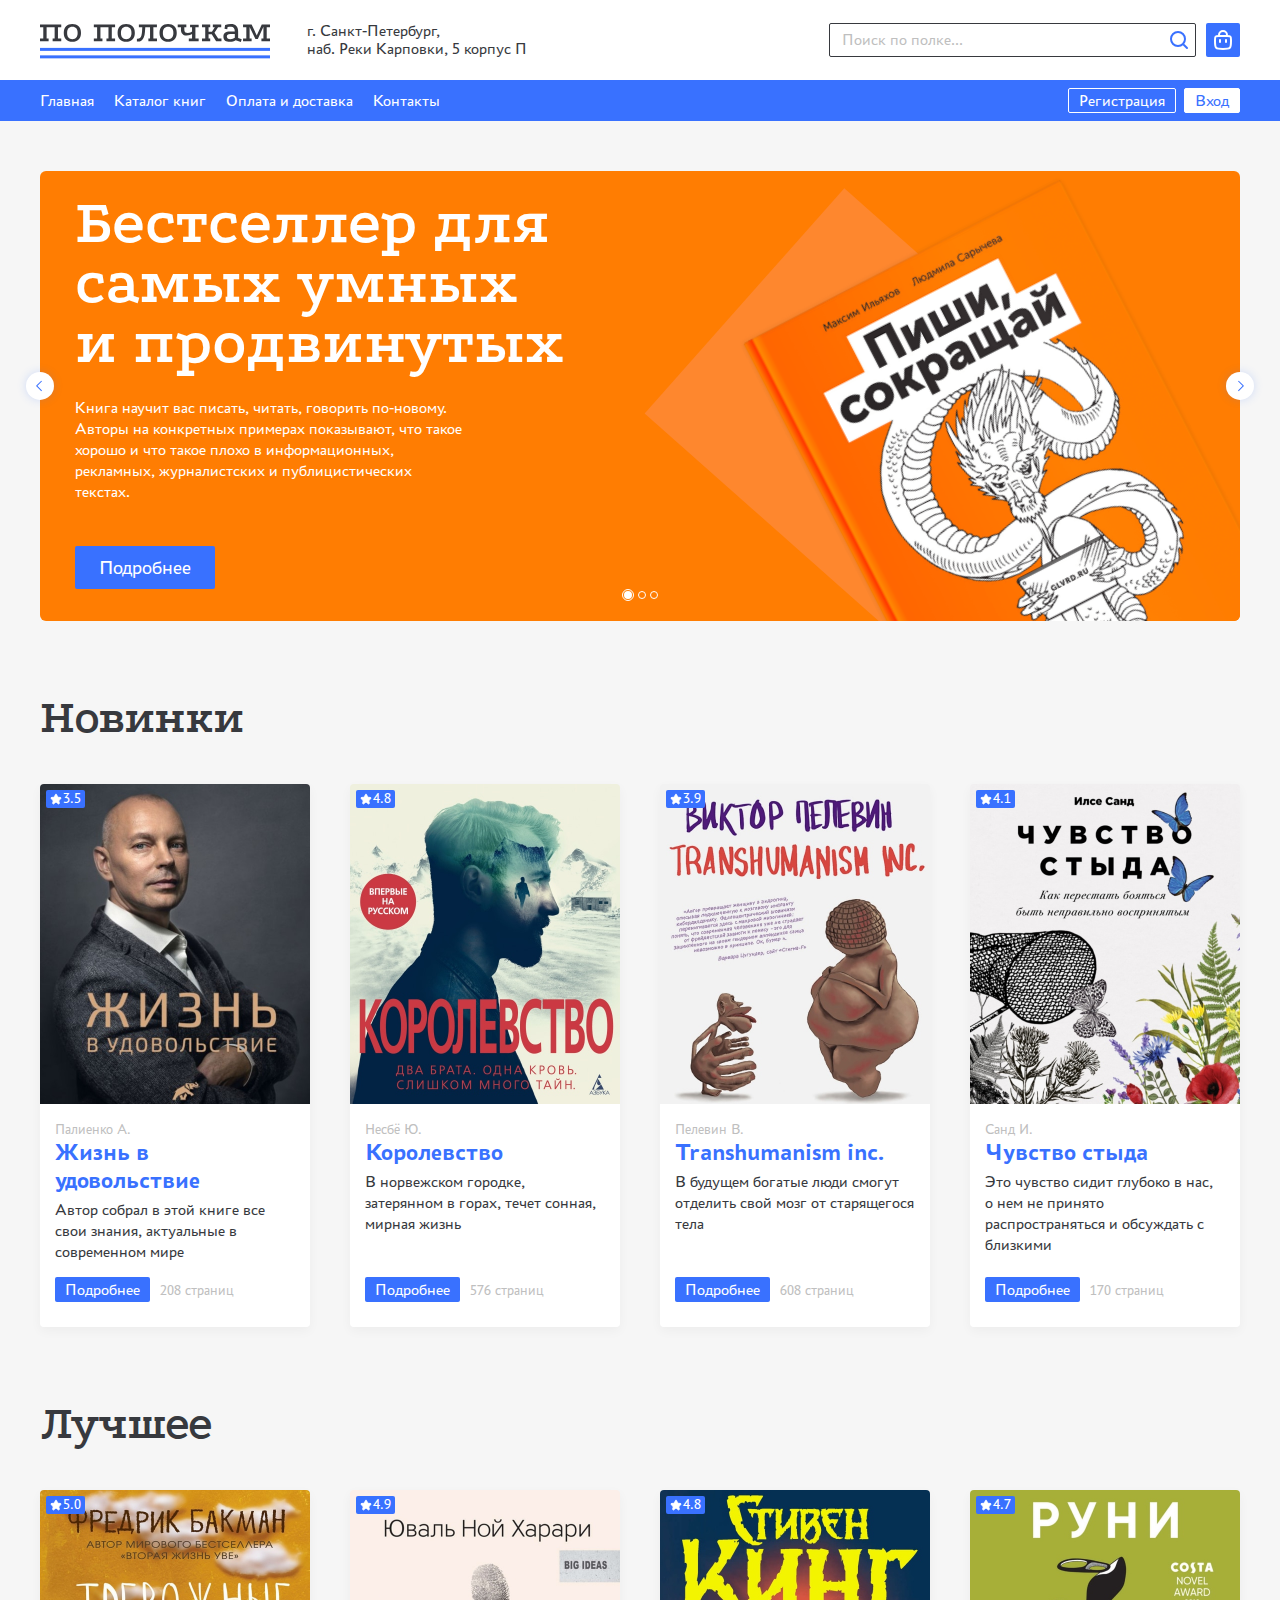
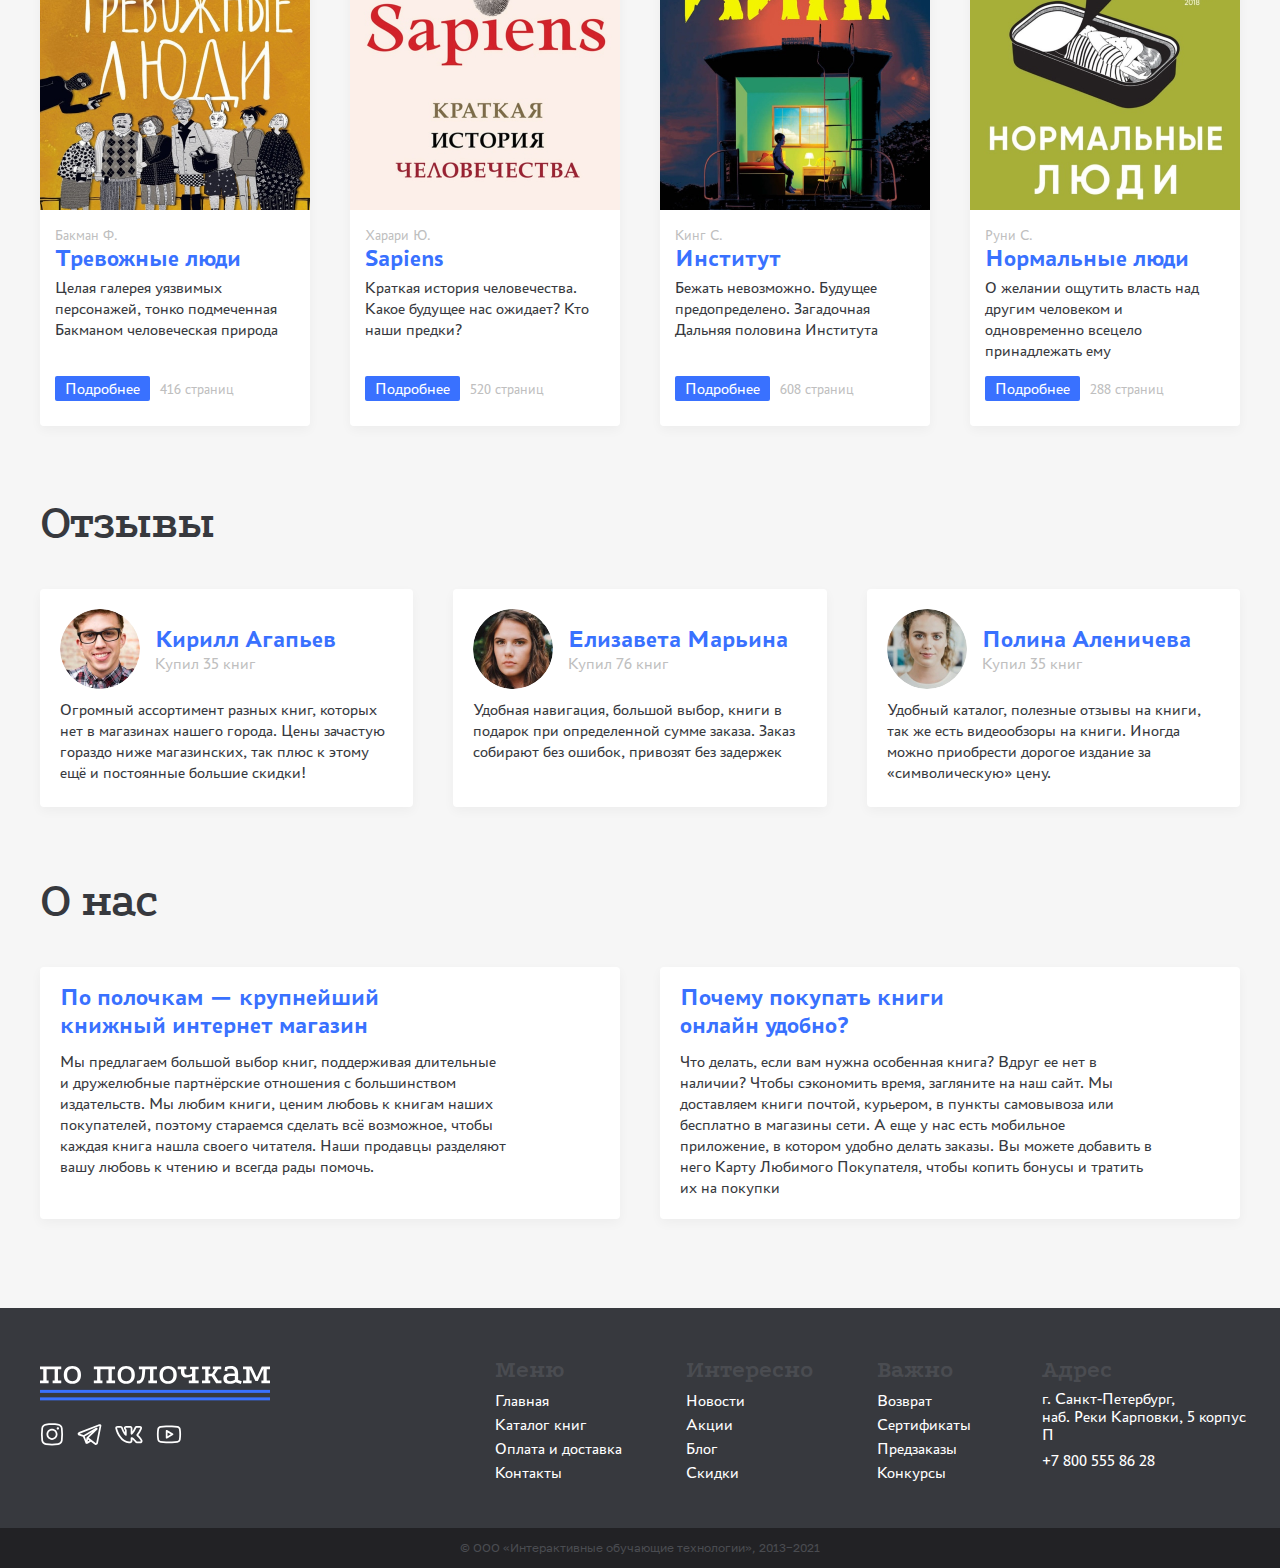
==== commit 098deadb: "#5 - data" ====
--- a/index.html
+++ b/index.html
@@ -5,7 +5,7 @@
     <meta name="viewport" content="width=device-width, initial-scale=1.0">
     <meta http-equiv="X-UA-Compatible" content="ie=edge">
     <link rel="stylesheet" type="text/css" href="./static/css/styles.css">
-    <title>Сайт с книгами "По полочкам"</title>
+    <title>Главная страница</title>
   </head>
   <body>
     <div class="wrapper">
@@ -93,7 +93,6 @@
                     <button class="slider__arrow-button slider__arrow-button--next"><span class="visually-hidden">Переключить на предыдущий слайд</span><svg class='slider__icon-arrow' width='7' height='12' viewBox='0 0 7 12' fill='none' xmlns='http://www.w3.org/2000/svg'>
                       <path d='M1.7059 5.99998L1.35235 5.64643L0.998795 5.99998L1.35235 6.35354L1.7059 5.99998ZM6.29353 0.705254L1.35235 5.64643L2.05946 6.35354L7.00063 1.41236L6.29353 0.705254ZM1.35235 6.35354L6.29353 11.2947L7.00063 10.5876L2.05946 5.64643L1.35235 6.35354Z' fill='#3971FF'/>
                       </svg>
-                      
                     </button>
                   </li>
                 </ul>
@@ -111,8 +110,8 @@
                       <h3 class="books__name">Жизнь в удовольствие</h3>
                       <p class="books__description">Автор собрал в этой книге все свои знания, актуальные в современном мире</p>
                       <p class="books__stars">
-                        <svg width='12' height='12' viewBox='0 0 12 12' fill='none' xmlns='http://www.w3.org/2000/svg'>
-                        <path d='M4.87152 2.81324C5.29957 1.74612 5.5136 1.21256 5.86132 1.13861C5.95275 1.11916 6.04724 1.11916 6.13867 1.13861C6.48639 1.21256 6.70042 1.74612 7.12847 2.81324C7.37189 3.4201 7.4936 3.72352 7.72134 3.9299C7.78522 3.98779 7.85456 4.03934 7.92839 4.08384C8.19162 4.24249 8.52022 4.27192 9.17741 4.33078C10.2899 4.43041 10.8462 4.48023 11.016 4.79739C11.0512 4.86308 11.0751 4.9342 11.0868 5.00779C11.1431 5.36315 10.7342 5.73519 9.91632 6.47927L9.68921 6.68589C9.30685 7.03376 9.11566 7.2077 9.00508 7.42477C8.93875 7.55498 8.89427 7.69521 8.87343 7.83985C8.83869 8.08098 8.89467 8.33331 9.00664 8.83796L9.04665 9.01827C9.24744 9.92329 9.34784 10.3758 9.22251 10.5982C9.10994 10.798 8.90257 10.9259 8.67351 10.9369C8.41849 10.949 8.05917 10.6562 7.34052 10.0707C6.86704 9.68484 6.63031 9.49194 6.3675 9.41658C6.12734 9.34771 5.87265 9.34771 5.63249 9.41658C5.36968 9.49194 5.13294 9.68484 4.65947 10.0707C3.94082 10.6562 3.5815 10.949 3.32648 10.9369C3.09742 10.9259 2.89005 10.798 2.77747 10.5982C2.65215 10.3758 2.75254 9.92329 2.95334 9.01827L2.99335 8.83796C3.10532 8.33331 3.1613 8.08098 3.12656 7.83985C3.10572 7.69521 3.06124 7.55498 2.99491 7.42477C2.88432 7.2077 2.69314 7.03376 2.31078 6.68589L2.08366 6.47927C1.2658 5.73519 0.856875 5.36315 0.913191 5.00779C0.924854 4.9342 0.948774 4.86308 0.983955 4.79739C1.15382 4.48023 1.71007 4.43041 2.82258 4.33078C3.47977 4.27192 3.80837 4.24249 4.07159 4.08384C4.14543 4.03934 4.21477 3.98779 4.27865 3.9299C4.50639 3.72352 4.6281 3.4201 4.87152 2.81324Z' fill='white' stroke='white'/>
+                        <svg width="12" height="12" viewBox="0 0 12 12" fill="none" xmlns="http://www.w3.org/2000/svg">
+                        <path d="M4.87152 2.81324C5.29957 1.74612 5.5136 1.21256 5.86132 1.13861C5.95275 1.11916 6.04724 1.11916 6.13867 1.13861C6.48639 1.21256 6.70042 1.74612 7.12847 2.81324C7.37189 3.4201 7.4936 3.72352 7.72134 3.9299C7.78522 3.98779 7.85456 4.03934 7.92839 4.08384C8.19162 4.24249 8.52022 4.27192 9.17741 4.33078C10.2899 4.43041 10.8462 4.48023 11.016 4.79739C11.0512 4.86308 11.0751 4.9342 11.0868 5.00779C11.1431 5.36315 10.7342 5.73519 9.91632 6.47927L9.68921 6.68589C9.30685 7.03376 9.11566 7.2077 9.00508 7.42477C8.93875 7.55498 8.89427 7.69521 8.87343 7.83985C8.83869 8.08098 8.89467 8.33331 9.00664 8.83796L9.04665 9.01827C9.24744 9.92329 9.34784 10.3758 9.22251 10.5982C9.10994 10.798 8.90257 10.9259 8.67351 10.9369C8.41849 10.949 8.05917 10.6562 7.34052 10.0707C6.86704 9.68484 6.63031 9.49194 6.3675 9.41658C6.12734 9.34771 5.87265 9.34771 5.63249 9.41658C5.36968 9.49194 5.13294 9.68484 4.65947 10.0707C3.94082 10.6562 3.5815 10.949 3.32648 10.9369C3.09742 10.9259 2.89005 10.798 2.77747 10.5982C2.65215 10.3758 2.75254 9.92329 2.95334 9.01827L2.99335 8.83796C3.10532 8.33331 3.1613 8.08098 3.12656 7.83985C3.10572 7.69521 3.06124 7.55498 2.99491 7.42477C2.88432 7.2077 2.69314 7.03376 2.31078 6.68589L2.08366 6.47927C1.2658 5.73519 0.856875 5.36315 0.913191 5.00779C0.924854 4.9342 0.948774 4.86308 0.983955 4.79739C1.15382 4.48023 1.71007 4.43041 2.82258 4.33078C3.47977 4.27192 3.80837 4.24249 4.07159 4.08384C4.14543 4.03934 4.21477 3.98779 4.27865 3.9299C4.50639 3.72352 4.6281 3.4201 4.87152 2.81324Z" fill="white" stroke="white"/>
                         </svg><span class="books__star">3.5</span>
                       </p>
                       <div class="books__wrapper"><a class="books__link" href="#">Подробнее</a><span class="books__pages">208 страниц</span></div>
@@ -126,8 +125,8 @@
                       <h3 class="books__name">Королевство</h3>
                       <p class="books__description">В норвежском городке, затерянном в горах, течет сонная, мирная жизнь</p>
                       <p class="books__stars">
-                        <svg width='12' height='12' viewBox='0 0 12 12' fill='none' xmlns='http://www.w3.org/2000/svg'>
-                        <path d='M4.87152 2.81324C5.29957 1.74612 5.5136 1.21256 5.86132 1.13861C5.95275 1.11916 6.04724 1.11916 6.13867 1.13861C6.48639 1.21256 6.70042 1.74612 7.12847 2.81324C7.37189 3.4201 7.4936 3.72352 7.72134 3.9299C7.78522 3.98779 7.85456 4.03934 7.92839 4.08384C8.19162 4.24249 8.52022 4.27192 9.17741 4.33078C10.2899 4.43041 10.8462 4.48023 11.016 4.79739C11.0512 4.86308 11.0751 4.9342 11.0868 5.00779C11.1431 5.36315 10.7342 5.73519 9.91632 6.47927L9.68921 6.68589C9.30685 7.03376 9.11566 7.2077 9.00508 7.42477C8.93875 7.55498 8.89427 7.69521 8.87343 7.83985C8.83869 8.08098 8.89467 8.33331 9.00664 8.83796L9.04665 9.01827C9.24744 9.92329 9.34784 10.3758 9.22251 10.5982C9.10994 10.798 8.90257 10.9259 8.67351 10.9369C8.41849 10.949 8.05917 10.6562 7.34052 10.0707C6.86704 9.68484 6.63031 9.49194 6.3675 9.41658C6.12734 9.34771 5.87265 9.34771 5.63249 9.41658C5.36968 9.49194 5.13294 9.68484 4.65947 10.0707C3.94082 10.6562 3.5815 10.949 3.32648 10.9369C3.09742 10.9259 2.89005 10.798 2.77747 10.5982C2.65215 10.3758 2.75254 9.92329 2.95334 9.01827L2.99335 8.83796C3.10532 8.33331 3.1613 8.08098 3.12656 7.83985C3.10572 7.69521 3.06124 7.55498 2.99491 7.42477C2.88432 7.2077 2.69314 7.03376 2.31078 6.68589L2.08366 6.47927C1.2658 5.73519 0.856875 5.36315 0.913191 5.00779C0.924854 4.9342 0.948774 4.86308 0.983955 4.79739C1.15382 4.48023 1.71007 4.43041 2.82258 4.33078C3.47977 4.27192 3.80837 4.24249 4.07159 4.08384C4.14543 4.03934 4.21477 3.98779 4.27865 3.9299C4.50639 3.72352 4.6281 3.4201 4.87152 2.81324Z' fill='white' stroke='white'/>
+                        <svg width="12" height="12" viewBox="0 0 12 12" fill="none" xmlns="http://www.w3.org/2000/svg">
+                        <path d="M4.87152 2.81324C5.29957 1.74612 5.5136 1.21256 5.86132 1.13861C5.95275 1.11916 6.04724 1.11916 6.13867 1.13861C6.48639 1.21256 6.70042 1.74612 7.12847 2.81324C7.37189 3.4201 7.4936 3.72352 7.72134 3.9299C7.78522 3.98779 7.85456 4.03934 7.92839 4.08384C8.19162 4.24249 8.52022 4.27192 9.17741 4.33078C10.2899 4.43041 10.8462 4.48023 11.016 4.79739C11.0512 4.86308 11.0751 4.9342 11.0868 5.00779C11.1431 5.36315 10.7342 5.73519 9.91632 6.47927L9.68921 6.68589C9.30685 7.03376 9.11566 7.2077 9.00508 7.42477C8.93875 7.55498 8.89427 7.69521 8.87343 7.83985C8.83869 8.08098 8.89467 8.33331 9.00664 8.83796L9.04665 9.01827C9.24744 9.92329 9.34784 10.3758 9.22251 10.5982C9.10994 10.798 8.90257 10.9259 8.67351 10.9369C8.41849 10.949 8.05917 10.6562 7.34052 10.0707C6.86704 9.68484 6.63031 9.49194 6.3675 9.41658C6.12734 9.34771 5.87265 9.34771 5.63249 9.41658C5.36968 9.49194 5.13294 9.68484 4.65947 10.0707C3.94082 10.6562 3.5815 10.949 3.32648 10.9369C3.09742 10.9259 2.89005 10.798 2.77747 10.5982C2.65215 10.3758 2.75254 9.92329 2.95334 9.01827L2.99335 8.83796C3.10532 8.33331 3.1613 8.08098 3.12656 7.83985C3.10572 7.69521 3.06124 7.55498 2.99491 7.42477C2.88432 7.2077 2.69314 7.03376 2.31078 6.68589L2.08366 6.47927C1.2658 5.73519 0.856875 5.36315 0.913191 5.00779C0.924854 4.9342 0.948774 4.86308 0.983955 4.79739C1.15382 4.48023 1.71007 4.43041 2.82258 4.33078C3.47977 4.27192 3.80837 4.24249 4.07159 4.08384C4.14543 4.03934 4.21477 3.98779 4.27865 3.9299C4.50639 3.72352 4.6281 3.4201 4.87152 2.81324Z" fill="white" stroke="white"/>
                         </svg><span class="books__star">4.8</span>
                       </p>
                       <div class="books__wrapper"><a class="books__link" href="#">Подробнее</a><span class="books__pages">576 страниц</span></div>
@@ -141,8 +140,8 @@
                       <h3 class="books__name">Transhumanism inc.</h3>
                       <p class="books__description">В будущем богатые люди смогут отделить свой мозг от старящегося тела</p>
                       <p class="books__stars">
-                        <svg width='12' height='12' viewBox='0 0 12 12' fill='none' xmlns='http://www.w3.org/2000/svg'>
-                        <path d='M4.87152 2.81324C5.29957 1.74612 5.5136 1.21256 5.86132 1.13861C5.95275 1.11916 6.04724 1.11916 6.13867 1.13861C6.48639 1.21256 6.70042 1.74612 7.12847 2.81324C7.37189 3.4201 7.4936 3.72352 7.72134 3.9299C7.78522 3.98779 7.85456 4.03934 7.92839 4.08384C8.19162 4.24249 8.52022 4.27192 9.17741 4.33078C10.2899 4.43041 10.8462 4.48023 11.016 4.79739C11.0512 4.86308 11.0751 4.9342 11.0868 5.00779C11.1431 5.36315 10.7342 5.73519 9.91632 6.47927L9.68921 6.68589C9.30685 7.03376 9.11566 7.2077 9.00508 7.42477C8.93875 7.55498 8.89427 7.69521 8.87343 7.83985C8.83869 8.08098 8.89467 8.33331 9.00664 8.83796L9.04665 9.01827C9.24744 9.92329 9.34784 10.3758 9.22251 10.5982C9.10994 10.798 8.90257 10.9259 8.67351 10.9369C8.41849 10.949 8.05917 10.6562 7.34052 10.0707C6.86704 9.68484 6.63031 9.49194 6.3675 9.41658C6.12734 9.34771 5.87265 9.34771 5.63249 9.41658C5.36968 9.49194 5.13294 9.68484 4.65947 10.0707C3.94082 10.6562 3.5815 10.949 3.32648 10.9369C3.09742 10.9259 2.89005 10.798 2.77747 10.5982C2.65215 10.3758 2.75254 9.92329 2.95334 9.01827L2.99335 8.83796C3.10532 8.33331 3.1613 8.08098 3.12656 7.83985C3.10572 7.69521 3.06124 7.55498 2.99491 7.42477C2.88432 7.2077 2.69314 7.03376 2.31078 6.68589L2.08366 6.47927C1.2658 5.73519 0.856875 5.36315 0.913191 5.00779C0.924854 4.9342 0.948774 4.86308 0.983955 4.79739C1.15382 4.48023 1.71007 4.43041 2.82258 4.33078C3.47977 4.27192 3.80837 4.24249 4.07159 4.08384C4.14543 4.03934 4.21477 3.98779 4.27865 3.9299C4.50639 3.72352 4.6281 3.4201 4.87152 2.81324Z' fill='white' stroke='white'/>
+                        <svg width="12" height="12" viewBox="0 0 12 12" fill="none" xmlns="http://www.w3.org/2000/svg">
+                        <path d="M4.87152 2.81324C5.29957 1.74612 5.5136 1.21256 5.86132 1.13861C5.95275 1.11916 6.04724 1.11916 6.13867 1.13861C6.48639 1.21256 6.70042 1.74612 7.12847 2.81324C7.37189 3.4201 7.4936 3.72352 7.72134 3.9299C7.78522 3.98779 7.85456 4.03934 7.92839 4.08384C8.19162 4.24249 8.52022 4.27192 9.17741 4.33078C10.2899 4.43041 10.8462 4.48023 11.016 4.79739C11.0512 4.86308 11.0751 4.9342 11.0868 5.00779C11.1431 5.36315 10.7342 5.73519 9.91632 6.47927L9.68921 6.68589C9.30685 7.03376 9.11566 7.2077 9.00508 7.42477C8.93875 7.55498 8.89427 7.69521 8.87343 7.83985C8.83869 8.08098 8.89467 8.33331 9.00664 8.83796L9.04665 9.01827C9.24744 9.92329 9.34784 10.3758 9.22251 10.5982C9.10994 10.798 8.90257 10.9259 8.67351 10.9369C8.41849 10.949 8.05917 10.6562 7.34052 10.0707C6.86704 9.68484 6.63031 9.49194 6.3675 9.41658C6.12734 9.34771 5.87265 9.34771 5.63249 9.41658C5.36968 9.49194 5.13294 9.68484 4.65947 10.0707C3.94082 10.6562 3.5815 10.949 3.32648 10.9369C3.09742 10.9259 2.89005 10.798 2.77747 10.5982C2.65215 10.3758 2.75254 9.92329 2.95334 9.01827L2.99335 8.83796C3.10532 8.33331 3.1613 8.08098 3.12656 7.83985C3.10572 7.69521 3.06124 7.55498 2.99491 7.42477C2.88432 7.2077 2.69314 7.03376 2.31078 6.68589L2.08366 6.47927C1.2658 5.73519 0.856875 5.36315 0.913191 5.00779C0.924854 4.9342 0.948774 4.86308 0.983955 4.79739C1.15382 4.48023 1.71007 4.43041 2.82258 4.33078C3.47977 4.27192 3.80837 4.24249 4.07159 4.08384C4.14543 4.03934 4.21477 3.98779 4.27865 3.9299C4.50639 3.72352 4.6281 3.4201 4.87152 2.81324Z" fill="white" stroke="white"/>
                         </svg><span class="books__star">3.9</span>
                       </p>
                       <div class="books__wrapper"><a class="books__link" href="#">Подробнее</a><span class="books__pages">608 страниц</span></div>
@@ -156,8 +155,8 @@
                       <h3 class="books__name">Чувство стыда</h3>
                       <p class="books__description">Это чувство сидит глубоко в нас, о нем не принято распространяться и обсуждать с близкими</p>
                       <p class="books__stars">
-                        <svg width='12' height='12' viewBox='0 0 12 12' fill='none' xmlns='http://www.w3.org/2000/svg'>
-                        <path d='M4.87152 2.81324C5.29957 1.74612 5.5136 1.21256 5.86132 1.13861C5.95275 1.11916 6.04724 1.11916 6.13867 1.13861C6.48639 1.21256 6.70042 1.74612 7.12847 2.81324C7.37189 3.4201 7.4936 3.72352 7.72134 3.9299C7.78522 3.98779 7.85456 4.03934 7.92839 4.08384C8.19162 4.24249 8.52022 4.27192 9.17741 4.33078C10.2899 4.43041 10.8462 4.48023 11.016 4.79739C11.0512 4.86308 11.0751 4.9342 11.0868 5.00779C11.1431 5.36315 10.7342 5.73519 9.91632 6.47927L9.68921 6.68589C9.30685 7.03376 9.11566 7.2077 9.00508 7.42477C8.93875 7.55498 8.89427 7.69521 8.87343 7.83985C8.83869 8.08098 8.89467 8.33331 9.00664 8.83796L9.04665 9.01827C9.24744 9.92329 9.34784 10.3758 9.22251 10.5982C9.10994 10.798 8.90257 10.9259 8.67351 10.9369C8.41849 10.949 8.05917 10.6562 7.34052 10.0707C6.86704 9.68484 6.63031 9.49194 6.3675 9.41658C6.12734 9.34771 5.87265 9.34771 5.63249 9.41658C5.36968 9.49194 5.13294 9.68484 4.65947 10.0707C3.94082 10.6562 3.5815 10.949 3.32648 10.9369C3.09742 10.9259 2.89005 10.798 2.77747 10.5982C2.65215 10.3758 2.75254 9.92329 2.95334 9.01827L2.99335 8.83796C3.10532 8.33331 3.1613 8.08098 3.12656 7.83985C3.10572 7.69521 3.06124 7.55498 2.99491 7.42477C2.88432 7.2077 2.69314 7.03376 2.31078 6.68589L2.08366 6.47927C1.2658 5.73519 0.856875 5.36315 0.913191 5.00779C0.924854 4.9342 0.948774 4.86308 0.983955 4.79739C1.15382 4.48023 1.71007 4.43041 2.82258 4.33078C3.47977 4.27192 3.80837 4.24249 4.07159 4.08384C4.14543 4.03934 4.21477 3.98779 4.27865 3.9299C4.50639 3.72352 4.6281 3.4201 4.87152 2.81324Z' fill='white' stroke='white'/>
+                        <svg width="12" height="12" viewBox="0 0 12 12" fill="none" xmlns="http://www.w3.org/2000/svg">
+                        <path d="M4.87152 2.81324C5.29957 1.74612 5.5136 1.21256 5.86132 1.13861C5.95275 1.11916 6.04724 1.11916 6.13867 1.13861C6.48639 1.21256 6.70042 1.74612 7.12847 2.81324C7.37189 3.4201 7.4936 3.72352 7.72134 3.9299C7.78522 3.98779 7.85456 4.03934 7.92839 4.08384C8.19162 4.24249 8.52022 4.27192 9.17741 4.33078C10.2899 4.43041 10.8462 4.48023 11.016 4.79739C11.0512 4.86308 11.0751 4.9342 11.0868 5.00779C11.1431 5.36315 10.7342 5.73519 9.91632 6.47927L9.68921 6.68589C9.30685 7.03376 9.11566 7.2077 9.00508 7.42477C8.93875 7.55498 8.89427 7.69521 8.87343 7.83985C8.83869 8.08098 8.89467 8.33331 9.00664 8.83796L9.04665 9.01827C9.24744 9.92329 9.34784 10.3758 9.22251 10.5982C9.10994 10.798 8.90257 10.9259 8.67351 10.9369C8.41849 10.949 8.05917 10.6562 7.34052 10.0707C6.86704 9.68484 6.63031 9.49194 6.3675 9.41658C6.12734 9.34771 5.87265 9.34771 5.63249 9.41658C5.36968 9.49194 5.13294 9.68484 4.65947 10.0707C3.94082 10.6562 3.5815 10.949 3.32648 10.9369C3.09742 10.9259 2.89005 10.798 2.77747 10.5982C2.65215 10.3758 2.75254 9.92329 2.95334 9.01827L2.99335 8.83796C3.10532 8.33331 3.1613 8.08098 3.12656 7.83985C3.10572 7.69521 3.06124 7.55498 2.99491 7.42477C2.88432 7.2077 2.69314 7.03376 2.31078 6.68589L2.08366 6.47927C1.2658 5.73519 0.856875 5.36315 0.913191 5.00779C0.924854 4.9342 0.948774 4.86308 0.983955 4.79739C1.15382 4.48023 1.71007 4.43041 2.82258 4.33078C3.47977 4.27192 3.80837 4.24249 4.07159 4.08384C4.14543 4.03934 4.21477 3.98779 4.27865 3.9299C4.50639 3.72352 4.6281 3.4201 4.87152 2.81324Z" fill="white" stroke="white"/>
                         </svg><span class="books__star">4.1</span>
                       </p>
                       <div class="books__wrapper"><a class="books__link" href="#">Подробнее</a><span class="books__pages">170 страниц</span></div>
@@ -178,8 +177,8 @@
                       <h3 class="books__name">Тревожные люди</h3>
                       <p class="books__description">Целая галерея уязвимых персонажей, тонко подмеченная Бакманом человеческая природа</p>
                       <p class="books__stars">
-                        <svg width='12' height='12' viewBox='0 0 12 12' fill='none' xmlns='http://www.w3.org/2000/svg'>
-                        <path d='M4.87152 2.81324C5.29957 1.74612 5.5136 1.21256 5.86132 1.13861C5.95275 1.11916 6.04724 1.11916 6.13867 1.13861C6.48639 1.21256 6.70042 1.74612 7.12847 2.81324C7.37189 3.4201 7.4936 3.72352 7.72134 3.9299C7.78522 3.98779 7.85456 4.03934 7.92839 4.08384C8.19162 4.24249 8.52022 4.27192 9.17741 4.33078C10.2899 4.43041 10.8462 4.48023 11.016 4.79739C11.0512 4.86308 11.0751 4.9342 11.0868 5.00779C11.1431 5.36315 10.7342 5.73519 9.91632 6.47927L9.68921 6.68589C9.30685 7.03376 9.11566 7.2077 9.00508 7.42477C8.93875 7.55498 8.89427 7.69521 8.87343 7.83985C8.83869 8.08098 8.89467 8.33331 9.00664 8.83796L9.04665 9.01827C9.24744 9.92329 9.34784 10.3758 9.22251 10.5982C9.10994 10.798 8.90257 10.9259 8.67351 10.9369C8.41849 10.949 8.05917 10.6562 7.34052 10.0707C6.86704 9.68484 6.63031 9.49194 6.3675 9.41658C6.12734 9.34771 5.87265 9.34771 5.63249 9.41658C5.36968 9.49194 5.13294 9.68484 4.65947 10.0707C3.94082 10.6562 3.5815 10.949 3.32648 10.9369C3.09742 10.9259 2.89005 10.798 2.77747 10.5982C2.65215 10.3758 2.75254 9.92329 2.95334 9.01827L2.99335 8.83796C3.10532 8.33331 3.1613 8.08098 3.12656 7.83985C3.10572 7.69521 3.06124 7.55498 2.99491 7.42477C2.88432 7.2077 2.69314 7.03376 2.31078 6.68589L2.08366 6.47927C1.2658 5.73519 0.856875 5.36315 0.913191 5.00779C0.924854 4.9342 0.948774 4.86308 0.983955 4.79739C1.15382 4.48023 1.71007 4.43041 2.82258 4.33078C3.47977 4.27192 3.80837 4.24249 4.07159 4.08384C4.14543 4.03934 4.21477 3.98779 4.27865 3.9299C4.50639 3.72352 4.6281 3.4201 4.87152 2.81324Z' fill='white' stroke='white'/>
+                        <svg width="12" height="12" viewBox="0 0 12 12" fill="none" xmlns="http://www.w3.org/2000/svg">
+                        <path d="M4.87152 2.81324C5.29957 1.74612 5.5136 1.21256 5.86132 1.13861C5.95275 1.11916 6.04724 1.11916 6.13867 1.13861C6.48639 1.21256 6.70042 1.74612 7.12847 2.81324C7.37189 3.4201 7.4936 3.72352 7.72134 3.9299C7.78522 3.98779 7.85456 4.03934 7.92839 4.08384C8.19162 4.24249 8.52022 4.27192 9.17741 4.33078C10.2899 4.43041 10.8462 4.48023 11.016 4.79739C11.0512 4.86308 11.0751 4.9342 11.0868 5.00779C11.1431 5.36315 10.7342 5.73519 9.91632 6.47927L9.68921 6.68589C9.30685 7.03376 9.11566 7.2077 9.00508 7.42477C8.93875 7.55498 8.89427 7.69521 8.87343 7.83985C8.83869 8.08098 8.89467 8.33331 9.00664 8.83796L9.04665 9.01827C9.24744 9.92329 9.34784 10.3758 9.22251 10.5982C9.10994 10.798 8.90257 10.9259 8.67351 10.9369C8.41849 10.949 8.05917 10.6562 7.34052 10.0707C6.86704 9.68484 6.63031 9.49194 6.3675 9.41658C6.12734 9.34771 5.87265 9.34771 5.63249 9.41658C5.36968 9.49194 5.13294 9.68484 4.65947 10.0707C3.94082 10.6562 3.5815 10.949 3.32648 10.9369C3.09742 10.9259 2.89005 10.798 2.77747 10.5982C2.65215 10.3758 2.75254 9.92329 2.95334 9.01827L2.99335 8.83796C3.10532 8.33331 3.1613 8.08098 3.12656 7.83985C3.10572 7.69521 3.06124 7.55498 2.99491 7.42477C2.88432 7.2077 2.69314 7.03376 2.31078 6.68589L2.08366 6.47927C1.2658 5.73519 0.856875 5.36315 0.913191 5.00779C0.924854 4.9342 0.948774 4.86308 0.983955 4.79739C1.15382 4.48023 1.71007 4.43041 2.82258 4.33078C3.47977 4.27192 3.80837 4.24249 4.07159 4.08384C4.14543 4.03934 4.21477 3.98779 4.27865 3.9299C4.50639 3.72352 4.6281 3.4201 4.87152 2.81324Z" fill="white" stroke="white"/>
                         </svg><span class="books__star">5.0</span>
                       </p>
                       <div class="books__wrapper"><a class="books__link" href="#">Подробнее</a><span class="books__pages">416 страниц</span></div>
@@ -193,8 +192,8 @@
                       <h3 class="books__name">Sapiens</h3>
                       <p class="books__description">Краткая история человечества. Какое будущее нас ожидает? Кто наши предки?</p>
                       <p class="books__stars">
-                        <svg width='12' height='12' viewBox='0 0 12 12' fill='none' xmlns='http://www.w3.org/2000/svg'>
-                        <path d='M4.87152 2.81324C5.29957 1.74612 5.5136 1.21256 5.86132 1.13861C5.95275 1.11916 6.04724 1.11916 6.13867 1.13861C6.48639 1.21256 6.70042 1.74612 7.12847 2.81324C7.37189 3.4201 7.4936 3.72352 7.72134 3.9299C7.78522 3.98779 7.85456 4.03934 7.92839 4.08384C8.19162 4.24249 8.52022 4.27192 9.17741 4.33078C10.2899 4.43041 10.8462 4.48023 11.016 4.79739C11.0512 4.86308 11.0751 4.9342 11.0868 5.00779C11.1431 5.36315 10.7342 5.73519 9.91632 6.47927L9.68921 6.68589C9.30685 7.03376 9.11566 7.2077 9.00508 7.42477C8.93875 7.55498 8.89427 7.69521 8.87343 7.83985C8.83869 8.08098 8.89467 8.33331 9.00664 8.83796L9.04665 9.01827C9.24744 9.92329 9.34784 10.3758 9.22251 10.5982C9.10994 10.798 8.90257 10.9259 8.67351 10.9369C8.41849 10.949 8.05917 10.6562 7.34052 10.0707C6.86704 9.68484 6.63031 9.49194 6.3675 9.41658C6.12734 9.34771 5.87265 9.34771 5.63249 9.41658C5.36968 9.49194 5.13294 9.68484 4.65947 10.0707C3.94082 10.6562 3.5815 10.949 3.32648 10.9369C3.09742 10.9259 2.89005 10.798 2.77747 10.5982C2.65215 10.3758 2.75254 9.92329 2.95334 9.01827L2.99335 8.83796C3.10532 8.33331 3.1613 8.08098 3.12656 7.83985C3.10572 7.69521 3.06124 7.55498 2.99491 7.42477C2.88432 7.2077 2.69314 7.03376 2.31078 6.68589L2.08366 6.47927C1.2658 5.73519 0.856875 5.36315 0.913191 5.00779C0.924854 4.9342 0.948774 4.86308 0.983955 4.79739C1.15382 4.48023 1.71007 4.43041 2.82258 4.33078C3.47977 4.27192 3.80837 4.24249 4.07159 4.08384C4.14543 4.03934 4.21477 3.98779 4.27865 3.9299C4.50639 3.72352 4.6281 3.4201 4.87152 2.81324Z' fill='white' stroke='white'/>
+                        <svg width="12" height="12" viewBox="0 0 12 12" fill="none" xmlns="http://www.w3.org/2000/svg">
+                        <path d="M4.87152 2.81324C5.29957 1.74612 5.5136 1.21256 5.86132 1.13861C5.95275 1.11916 6.04724 1.11916 6.13867 1.13861C6.48639 1.21256 6.70042 1.74612 7.12847 2.81324C7.37189 3.4201 7.4936 3.72352 7.72134 3.9299C7.78522 3.98779 7.85456 4.03934 7.92839 4.08384C8.19162 4.24249 8.52022 4.27192 9.17741 4.33078C10.2899 4.43041 10.8462 4.48023 11.016 4.79739C11.0512 4.86308 11.0751 4.9342 11.0868 5.00779C11.1431 5.36315 10.7342 5.73519 9.91632 6.47927L9.68921 6.68589C9.30685 7.03376 9.11566 7.2077 9.00508 7.42477C8.93875 7.55498 8.89427 7.69521 8.87343 7.83985C8.83869 8.08098 8.89467 8.33331 9.00664 8.83796L9.04665 9.01827C9.24744 9.92329 9.34784 10.3758 9.22251 10.5982C9.10994 10.798 8.90257 10.9259 8.67351 10.9369C8.41849 10.949 8.05917 10.6562 7.34052 10.0707C6.86704 9.68484 6.63031 9.49194 6.3675 9.41658C6.12734 9.34771 5.87265 9.34771 5.63249 9.41658C5.36968 9.49194 5.13294 9.68484 4.65947 10.0707C3.94082 10.6562 3.5815 10.949 3.32648 10.9369C3.09742 10.9259 2.89005 10.798 2.77747 10.5982C2.65215 10.3758 2.75254 9.92329 2.95334 9.01827L2.99335 8.83796C3.10532 8.33331 3.1613 8.08098 3.12656 7.83985C3.10572 7.69521 3.06124 7.55498 2.99491 7.42477C2.88432 7.2077 2.69314 7.03376 2.31078 6.68589L2.08366 6.47927C1.2658 5.73519 0.856875 5.36315 0.913191 5.00779C0.924854 4.9342 0.948774 4.86308 0.983955 4.79739C1.15382 4.48023 1.71007 4.43041 2.82258 4.33078C3.47977 4.27192 3.80837 4.24249 4.07159 4.08384C4.14543 4.03934 4.21477 3.98779 4.27865 3.9299C4.50639 3.72352 4.6281 3.4201 4.87152 2.81324Z" fill="white" stroke="white"/>
                         </svg><span class="books__star">4.9</span>
                       </p>
                       <div class="books__wrapper"><a class="books__link" href="#">Подробнее</a><span class="books__pages">520 страниц</span></div>
@@ -208,8 +207,8 @@
                       <h3 class="books__name">Институт</h3>
                       <p class="books__description">Бежать невозможно. Будущее предопределено. Загадочная Дальняя половина Института</p>
                       <p class="books__stars">
-                        <svg width='12' height='12' viewBox='0 0 12 12' fill='none' xmlns='http://www.w3.org/2000/svg'>
-                        <path d='M4.87152 2.81324C5.29957 1.74612 5.5136 1.21256 5.86132 1.13861C5.95275 1.11916 6.04724 1.11916 6.13867 1.13861C6.48639 1.21256 6.70042 1.74612 7.12847 2.81324C7.37189 3.4201 7.4936 3.72352 7.72134 3.9299C7.78522 3.98779 7.85456 4.03934 7.92839 4.08384C8.19162 4.24249 8.52022 4.27192 9.17741 4.33078C10.2899 4.43041 10.8462 4.48023 11.016 4.79739C11.0512 4.86308 11.0751 4.9342 11.0868 5.00779C11.1431 5.36315 10.7342 5.73519 9.91632 6.47927L9.68921 6.68589C9.30685 7.03376 9.11566 7.2077 9.00508 7.42477C8.93875 7.55498 8.89427 7.69521 8.87343 7.83985C8.83869 8.08098 8.89467 8.33331 9.00664 8.83796L9.04665 9.01827C9.24744 9.92329 9.34784 10.3758 9.22251 10.5982C9.10994 10.798 8.90257 10.9259 8.67351 10.9369C8.41849 10.949 8.05917 10.6562 7.34052 10.0707C6.86704 9.68484 6.63031 9.49194 6.3675 9.41658C6.12734 9.34771 5.87265 9.34771 5.63249 9.41658C5.36968 9.49194 5.13294 9.68484 4.65947 10.0707C3.94082 10.6562 3.5815 10.949 3.32648 10.9369C3.09742 10.9259 2.89005 10.798 2.77747 10.5982C2.65215 10.3758 2.75254 9.92329 2.95334 9.01827L2.99335 8.83796C3.10532 8.33331 3.1613 8.08098 3.12656 7.83985C3.10572 7.69521 3.06124 7.55498 2.99491 7.42477C2.88432 7.2077 2.69314 7.03376 2.31078 6.68589L2.08366 6.47927C1.2658 5.73519 0.856875 5.36315 0.913191 5.00779C0.924854 4.9342 0.948774 4.86308 0.983955 4.79739C1.15382 4.48023 1.71007 4.43041 2.82258 4.33078C3.47977 4.27192 3.80837 4.24249 4.07159 4.08384C4.14543 4.03934 4.21477 3.98779 4.27865 3.9299C4.50639 3.72352 4.6281 3.4201 4.87152 2.81324Z' fill='white' stroke='white'/>
+                        <svg width="12" height="12" viewBox="0 0 12 12" fill="none" xmlns="http://www.w3.org/2000/svg">
+                        <path d="M4.87152 2.81324C5.29957 1.74612 5.5136 1.21256 5.86132 1.13861C5.95275 1.11916 6.04724 1.11916 6.13867 1.13861C6.48639 1.21256 6.70042 1.74612 7.12847 2.81324C7.37189 3.4201 7.4936 3.72352 7.72134 3.9299C7.78522 3.98779 7.85456 4.03934 7.92839 4.08384C8.19162 4.24249 8.52022 4.27192 9.17741 4.33078C10.2899 4.43041 10.8462 4.48023 11.016 4.79739C11.0512 4.86308 11.0751 4.9342 11.0868 5.00779C11.1431 5.36315 10.7342 5.73519 9.91632 6.47927L9.68921 6.68589C9.30685 7.03376 9.11566 7.2077 9.00508 7.42477C8.93875 7.55498 8.89427 7.69521 8.87343 7.83985C8.83869 8.08098 8.89467 8.33331 9.00664 8.83796L9.04665 9.01827C9.24744 9.92329 9.34784 10.3758 9.22251 10.5982C9.10994 10.798 8.90257 10.9259 8.67351 10.9369C8.41849 10.949 8.05917 10.6562 7.34052 10.0707C6.86704 9.68484 6.63031 9.49194 6.3675 9.41658C6.12734 9.34771 5.87265 9.34771 5.63249 9.41658C5.36968 9.49194 5.13294 9.68484 4.65947 10.0707C3.94082 10.6562 3.5815 10.949 3.32648 10.9369C3.09742 10.9259 2.89005 10.798 2.77747 10.5982C2.65215 10.3758 2.75254 9.92329 2.95334 9.01827L2.99335 8.83796C3.10532 8.33331 3.1613 8.08098 3.12656 7.83985C3.10572 7.69521 3.06124 7.55498 2.99491 7.42477C2.88432 7.2077 2.69314 7.03376 2.31078 6.68589L2.08366 6.47927C1.2658 5.73519 0.856875 5.36315 0.913191 5.00779C0.924854 4.9342 0.948774 4.86308 0.983955 4.79739C1.15382 4.48023 1.71007 4.43041 2.82258 4.33078C3.47977 4.27192 3.80837 4.24249 4.07159 4.08384C4.14543 4.03934 4.21477 3.98779 4.27865 3.9299C4.50639 3.72352 4.6281 3.4201 4.87152 2.81324Z" fill="white" stroke="white"/>
                         </svg><span class="books__star">4.8</span>
                       </p>
                       <div class="books__wrapper"><a class="books__link" href="#">Подробнее</a><span class="books__pages">608 страниц</span></div>
@@ -223,8 +222,8 @@
                       <h3 class="books__name">Нормальные люди</h3>
                       <p class="books__description">О желании ощутить власть над другим человеком и одновременно всецело принадлежать ему</p>
                       <p class="books__stars">
-                        <svg width='12' height='12' viewBox='0 0 12 12' fill='none' xmlns='http://www.w3.org/2000/svg'>
-                        <path d='M4.87152 2.81324C5.29957 1.74612 5.5136 1.21256 5.86132 1.13861C5.95275 1.11916 6.04724 1.11916 6.13867 1.13861C6.48639 1.21256 6.70042 1.74612 7.12847 2.81324C7.37189 3.4201 7.4936 3.72352 7.72134 3.9299C7.78522 3.98779 7.85456 4.03934 7.92839 4.08384C8.19162 4.24249 8.52022 4.27192 9.17741 4.33078C10.2899 4.43041 10.8462 4.48023 11.016 4.79739C11.0512 4.86308 11.0751 4.9342 11.0868 5.00779C11.1431 5.36315 10.7342 5.73519 9.91632 6.47927L9.68921 6.68589C9.30685 7.03376 9.11566 7.2077 9.00508 7.42477C8.93875 7.55498 8.89427 7.69521 8.87343 7.83985C8.83869 8.08098 8.89467 8.33331 9.00664 8.83796L9.04665 9.01827C9.24744 9.92329 9.34784 10.3758 9.22251 10.5982C9.10994 10.798 8.90257 10.9259 8.67351 10.9369C8.41849 10.949 8.05917 10.6562 7.34052 10.0707C6.86704 9.68484 6.63031 9.49194 6.3675 9.41658C6.12734 9.34771 5.87265 9.34771 5.63249 9.41658C5.36968 9.49194 5.13294 9.68484 4.65947 10.0707C3.94082 10.6562 3.5815 10.949 3.32648 10.9369C3.09742 10.9259 2.89005 10.798 2.77747 10.5982C2.65215 10.3758 2.75254 9.92329 2.95334 9.01827L2.99335 8.83796C3.10532 8.33331 3.1613 8.08098 3.12656 7.83985C3.10572 7.69521 3.06124 7.55498 2.99491 7.42477C2.88432 7.2077 2.69314 7.03376 2.31078 6.68589L2.08366 6.47927C1.2658 5.73519 0.856875 5.36315 0.913191 5.00779C0.924854 4.9342 0.948774 4.86308 0.983955 4.79739C1.15382 4.48023 1.71007 4.43041 2.82258 4.33078C3.47977 4.27192 3.80837 4.24249 4.07159 4.08384C4.14543 4.03934 4.21477 3.98779 4.27865 3.9299C4.50639 3.72352 4.6281 3.4201 4.87152 2.81324Z' fill='white' stroke='white'/>
+                        <svg width="12" height="12" viewBox="0 0 12 12" fill="none" xmlns="http://www.w3.org/2000/svg">
+                        <path d="M4.87152 2.81324C5.29957 1.74612 5.5136 1.21256 5.86132 1.13861C5.95275 1.11916 6.04724 1.11916 6.13867 1.13861C6.48639 1.21256 6.70042 1.74612 7.12847 2.81324C7.37189 3.4201 7.4936 3.72352 7.72134 3.9299C7.78522 3.98779 7.85456 4.03934 7.92839 4.08384C8.19162 4.24249 8.52022 4.27192 9.17741 4.33078C10.2899 4.43041 10.8462 4.48023 11.016 4.79739C11.0512 4.86308 11.0751 4.9342 11.0868 5.00779C11.1431 5.36315 10.7342 5.73519 9.91632 6.47927L9.68921 6.68589C9.30685 7.03376 9.11566 7.2077 9.00508 7.42477C8.93875 7.55498 8.89427 7.69521 8.87343 7.83985C8.83869 8.08098 8.89467 8.33331 9.00664 8.83796L9.04665 9.01827C9.24744 9.92329 9.34784 10.3758 9.22251 10.5982C9.10994 10.798 8.90257 10.9259 8.67351 10.9369C8.41849 10.949 8.05917 10.6562 7.34052 10.0707C6.86704 9.68484 6.63031 9.49194 6.3675 9.41658C6.12734 9.34771 5.87265 9.34771 5.63249 9.41658C5.36968 9.49194 5.13294 9.68484 4.65947 10.0707C3.94082 10.6562 3.5815 10.949 3.32648 10.9369C3.09742 10.9259 2.89005 10.798 2.77747 10.5982C2.65215 10.3758 2.75254 9.92329 2.95334 9.01827L2.99335 8.83796C3.10532 8.33331 3.1613 8.08098 3.12656 7.83985C3.10572 7.69521 3.06124 7.55498 2.99491 7.42477C2.88432 7.2077 2.69314 7.03376 2.31078 6.68589L2.08366 6.47927C1.2658 5.73519 0.856875 5.36315 0.913191 5.00779C0.924854 4.9342 0.948774 4.86308 0.983955 4.79739C1.15382 4.48023 1.71007 4.43041 2.82258 4.33078C3.47977 4.27192 3.80837 4.24249 4.07159 4.08384C4.14543 4.03934 4.21477 3.98779 4.27865 3.9299C4.50639 3.72352 4.6281 3.4201 4.87152 2.81324Z" fill="white" stroke="white"/>
                         </svg><span class="books__star">4.7</span>
                       </p>
                       <div class="books__wrapper"><a class="books__link" href="#">Подробнее</a><span class="books__pages">288 страниц</span></div>
@@ -256,7 +255,7 @@
                       <div class="reviews__box-images"><img class="reviews__img" src="static/images/content/review-2.jpg" alt="Фото автора отзыва" width="80" height="80"></div>
                       <div class="reviews__box">
                         <h3 class="reviews__name">Елизавета Марьина</h3>
-                        <p class="reviews__count">Купила 76 книг</p>
+                        <p class="reviews__count">Купил 76 книг</p>
                       </div>
                     </div>
                     <p class="reviews__review">Удобная навигация, большой выбор, книги в подарок при определенной сумме заказа. Заказ собирают без ошибок, привозят без задержек</p>
@@ -268,7 +267,7 @@
                       <div class="reviews__box-images"><img class="reviews__img" src="static/images/content/review-3.jpg" alt="Фото автора отзыва" width="80" height="80"></div>
                       <div class="reviews__box">
                         <h3 class="reviews__name">Полина Аленичева</h3>
-                        <p class="reviews__count">Купила 35 книг</p>
+                        <p class="reviews__count">Купил 35 книг</p>
                       </div>
                     </div>
                     <p class="reviews__review">Удобный каталог, полезные отзывы на книги, так же есть видеообзоры на книги. Иногда можно приобрести дорогое издание за «символическую» цену.</p>
@@ -295,7 +294,6 @@
                 </li>
               </ul>
             </div>
-            <!-- Добавляем footer-->
           </section>
         </main>
       </div>
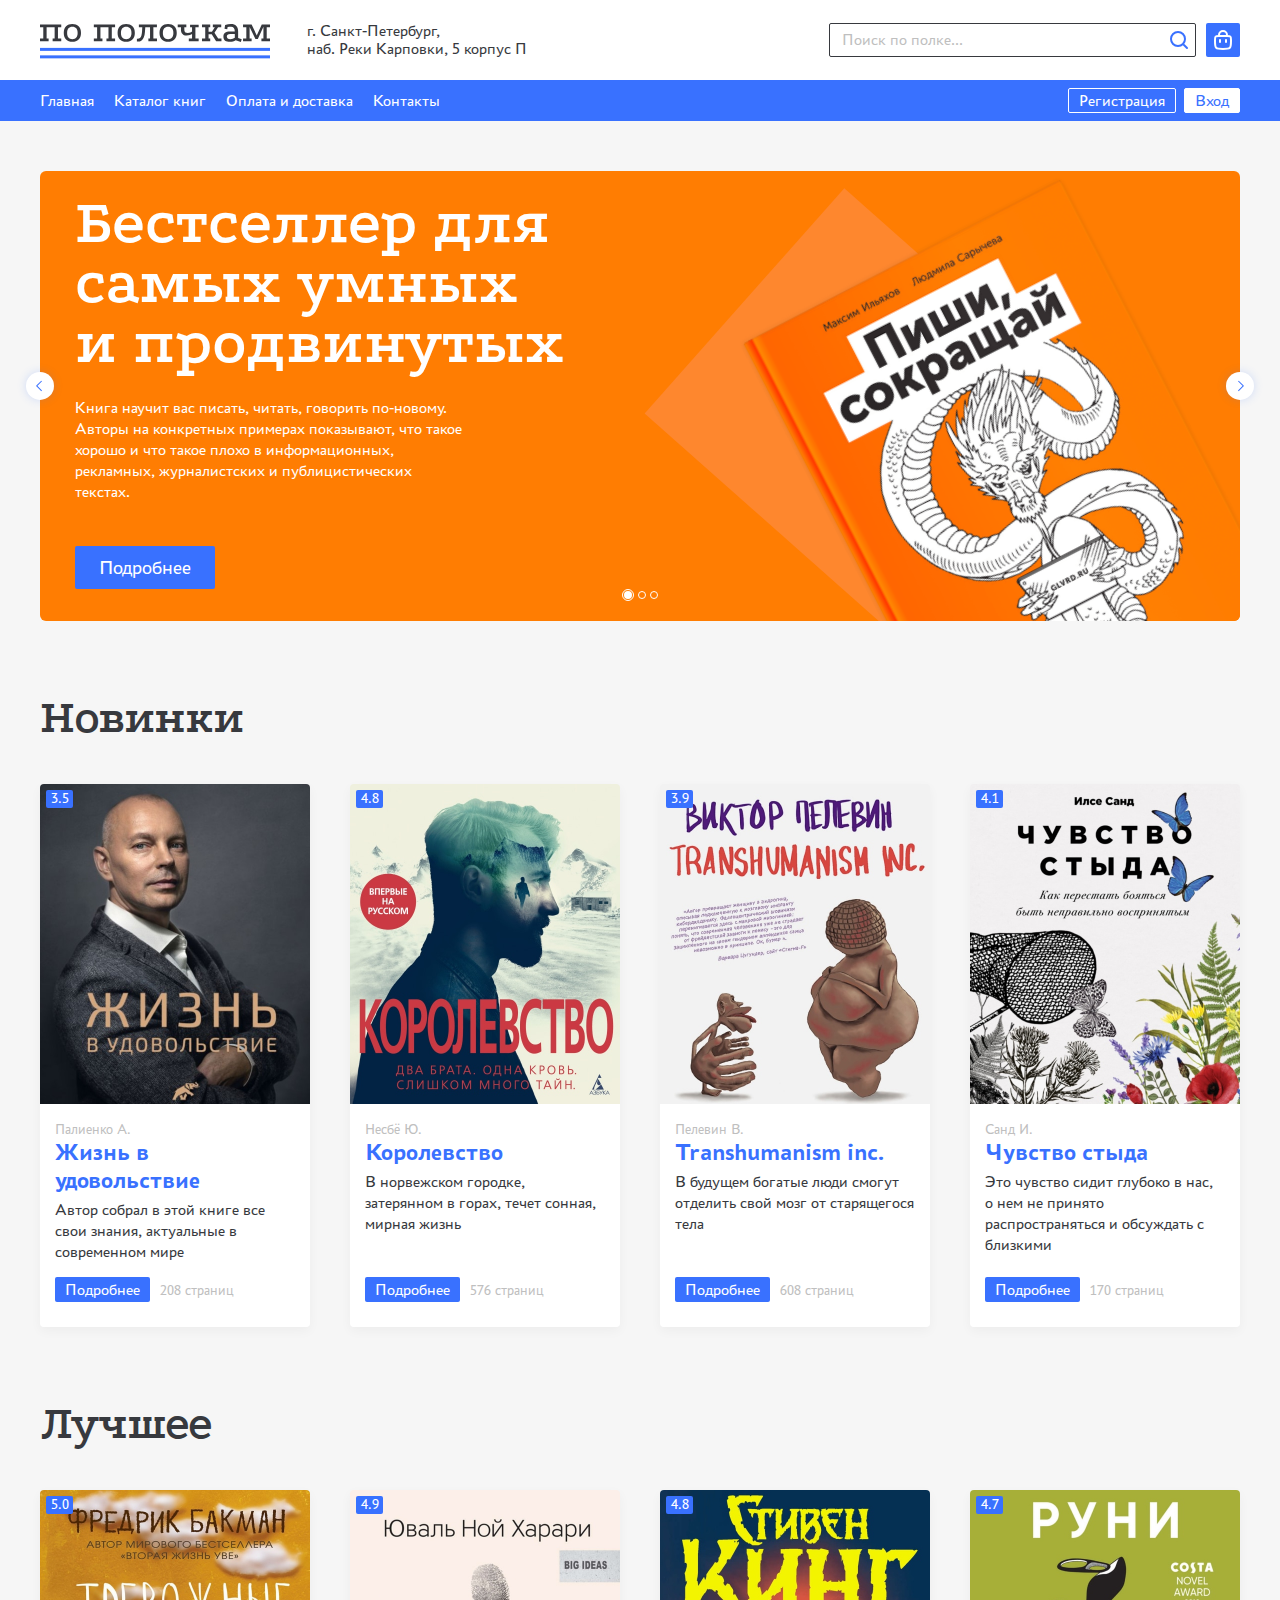
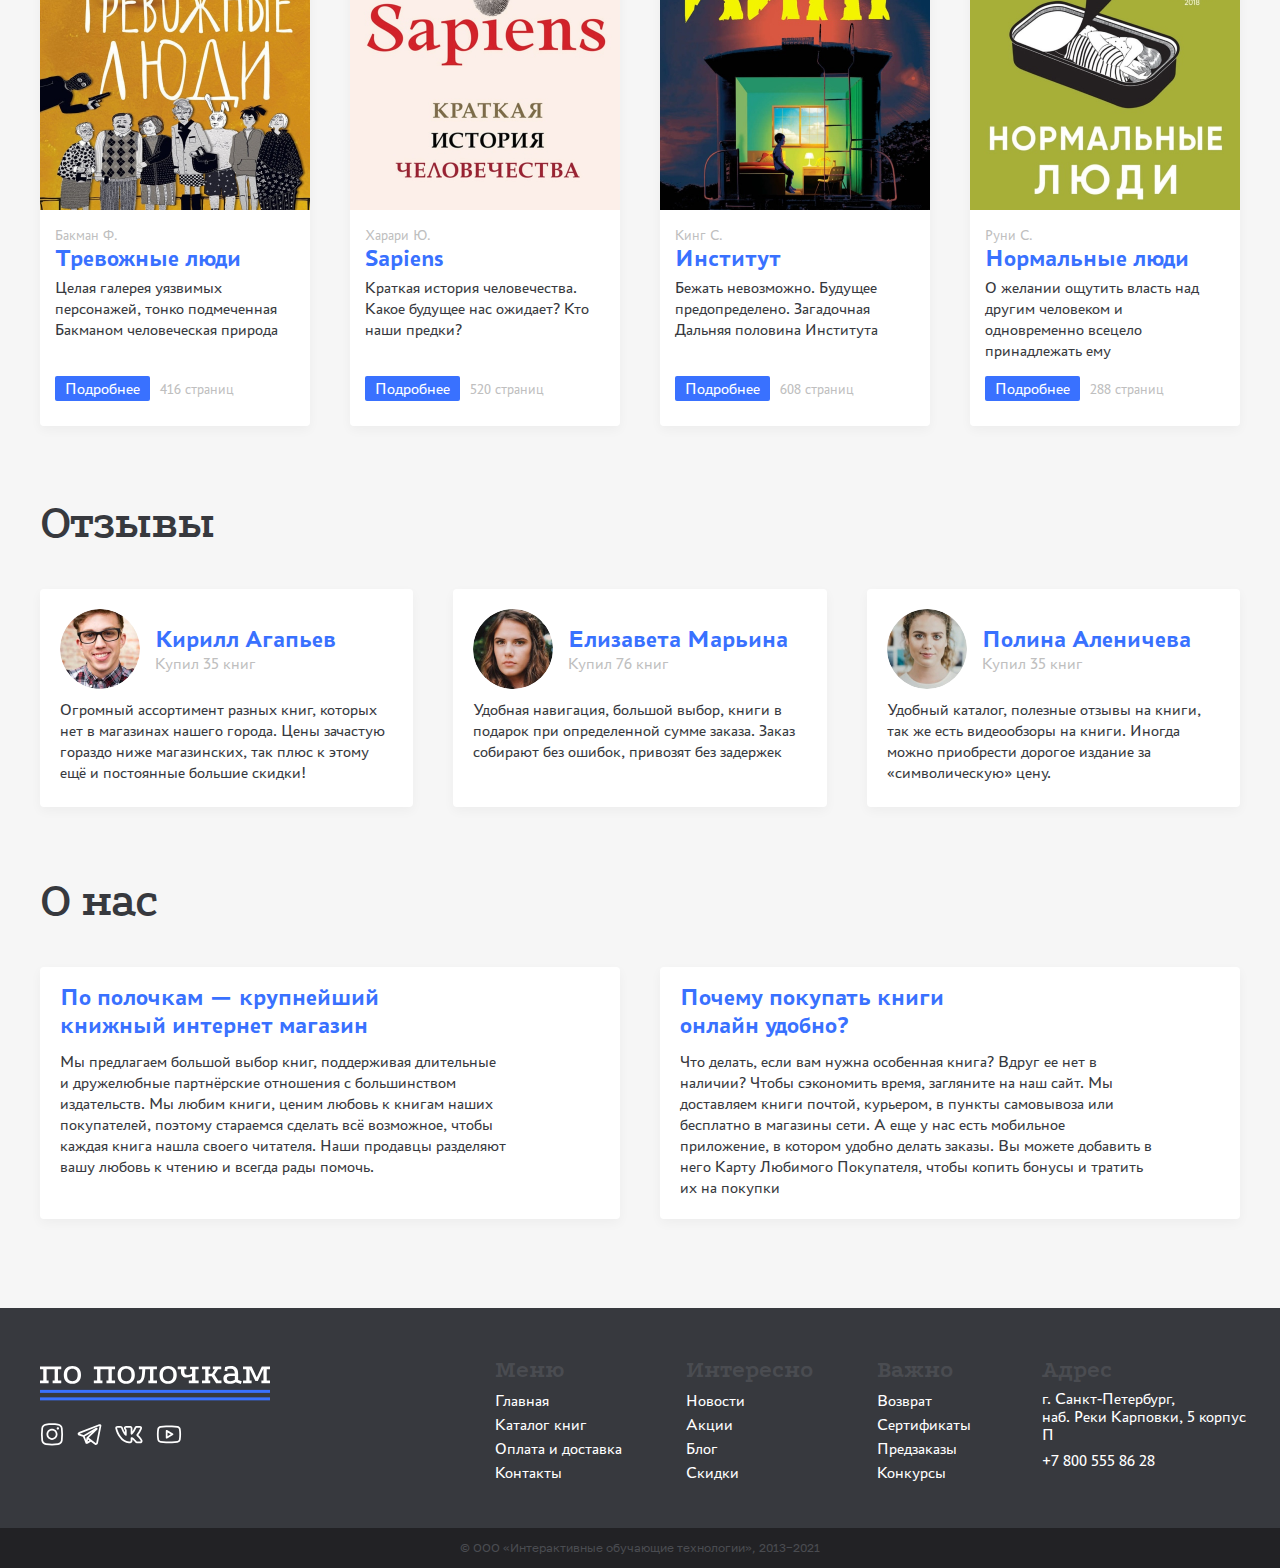
==== commit e4f50ad3: "#6 - cycles" ====
--- a/index.html
+++ b/index.html
@@ -110,9 +110,7 @@
                       <h3 class="books__name">Жизнь в удовольствие</h3>
                       <p class="books__description">Автор собрал в этой книге все свои знания, актуальные в современном мире</p>
                       <p class="books__stars">
-                        <svg width="12" height="12" viewBox="0 0 12 12" fill="none" xmlns="http://www.w3.org/2000/svg">
-                        <path d="M4.87152 2.81324C5.29957 1.74612 5.5136 1.21256 5.86132 1.13861C5.95275 1.11916 6.04724 1.11916 6.13867 1.13861C6.48639 1.21256 6.70042 1.74612 7.12847 2.81324C7.37189 3.4201 7.4936 3.72352 7.72134 3.9299C7.78522 3.98779 7.85456 4.03934 7.92839 4.08384C8.19162 4.24249 8.52022 4.27192 9.17741 4.33078C10.2899 4.43041 10.8462 4.48023 11.016 4.79739C11.0512 4.86308 11.0751 4.9342 11.0868 5.00779C11.1431 5.36315 10.7342 5.73519 9.91632 6.47927L9.68921 6.68589C9.30685 7.03376 9.11566 7.2077 9.00508 7.42477C8.93875 7.55498 8.89427 7.69521 8.87343 7.83985C8.83869 8.08098 8.89467 8.33331 9.00664 8.83796L9.04665 9.01827C9.24744 9.92329 9.34784 10.3758 9.22251 10.5982C9.10994 10.798 8.90257 10.9259 8.67351 10.9369C8.41849 10.949 8.05917 10.6562 7.34052 10.0707C6.86704 9.68484 6.63031 9.49194 6.3675 9.41658C6.12734 9.34771 5.87265 9.34771 5.63249 9.41658C5.36968 9.49194 5.13294 9.68484 4.65947 10.0707C3.94082 10.6562 3.5815 10.949 3.32648 10.9369C3.09742 10.9259 2.89005 10.798 2.77747 10.5982C2.65215 10.3758 2.75254 9.92329 2.95334 9.01827L2.99335 8.83796C3.10532 8.33331 3.1613 8.08098 3.12656 7.83985C3.10572 7.69521 3.06124 7.55498 2.99491 7.42477C2.88432 7.2077 2.69314 7.03376 2.31078 6.68589L2.08366 6.47927C1.2658 5.73519 0.856875 5.36315 0.913191 5.00779C0.924854 4.9342 0.948774 4.86308 0.983955 4.79739C1.15382 4.48023 1.71007 4.43041 2.82258 4.33078C3.47977 4.27192 3.80837 4.24249 4.07159 4.08384C4.14543 4.03934 4.21477 3.98779 4.27865 3.9299C4.50639 3.72352 4.6281 3.4201 4.87152 2.81324Z" fill="white" stroke="white"/>
-                        </svg><span class="books__star">3.5</span>
+                        <!-- svg иконка--><span class="books__star">3.5</span>
                       </p>
                       <div class="books__wrapper"><a class="books__link" href="#">Подробнее</a><span class="books__pages">208 страниц</span></div>
                     </div>
@@ -125,9 +123,7 @@
                       <h3 class="books__name">Королевство</h3>
                       <p class="books__description">В норвежском городке, затерянном в горах, течет сонная, мирная жизнь</p>
                       <p class="books__stars">
-                        <svg width="12" height="12" viewBox="0 0 12 12" fill="none" xmlns="http://www.w3.org/2000/svg">
-                        <path d="M4.87152 2.81324C5.29957 1.74612 5.5136 1.21256 5.86132 1.13861C5.95275 1.11916 6.04724 1.11916 6.13867 1.13861C6.48639 1.21256 6.70042 1.74612 7.12847 2.81324C7.37189 3.4201 7.4936 3.72352 7.72134 3.9299C7.78522 3.98779 7.85456 4.03934 7.92839 4.08384C8.19162 4.24249 8.52022 4.27192 9.17741 4.33078C10.2899 4.43041 10.8462 4.48023 11.016 4.79739C11.0512 4.86308 11.0751 4.9342 11.0868 5.00779C11.1431 5.36315 10.7342 5.73519 9.91632 6.47927L9.68921 6.68589C9.30685 7.03376 9.11566 7.2077 9.00508 7.42477C8.93875 7.55498 8.89427 7.69521 8.87343 7.83985C8.83869 8.08098 8.89467 8.33331 9.00664 8.83796L9.04665 9.01827C9.24744 9.92329 9.34784 10.3758 9.22251 10.5982C9.10994 10.798 8.90257 10.9259 8.67351 10.9369C8.41849 10.949 8.05917 10.6562 7.34052 10.0707C6.86704 9.68484 6.63031 9.49194 6.3675 9.41658C6.12734 9.34771 5.87265 9.34771 5.63249 9.41658C5.36968 9.49194 5.13294 9.68484 4.65947 10.0707C3.94082 10.6562 3.5815 10.949 3.32648 10.9369C3.09742 10.9259 2.89005 10.798 2.77747 10.5982C2.65215 10.3758 2.75254 9.92329 2.95334 9.01827L2.99335 8.83796C3.10532 8.33331 3.1613 8.08098 3.12656 7.83985C3.10572 7.69521 3.06124 7.55498 2.99491 7.42477C2.88432 7.2077 2.69314 7.03376 2.31078 6.68589L2.08366 6.47927C1.2658 5.73519 0.856875 5.36315 0.913191 5.00779C0.924854 4.9342 0.948774 4.86308 0.983955 4.79739C1.15382 4.48023 1.71007 4.43041 2.82258 4.33078C3.47977 4.27192 3.80837 4.24249 4.07159 4.08384C4.14543 4.03934 4.21477 3.98779 4.27865 3.9299C4.50639 3.72352 4.6281 3.4201 4.87152 2.81324Z" fill="white" stroke="white"/>
-                        </svg><span class="books__star">4.8</span>
+                        <!-- svg иконка--><span class="books__star">4.8</span>
                       </p>
                       <div class="books__wrapper"><a class="books__link" href="#">Подробнее</a><span class="books__pages">576 страниц</span></div>
                     </div>
@@ -140,9 +136,7 @@
                       <h3 class="books__name">Transhumanism inc.</h3>
                       <p class="books__description">В будущем богатые люди смогут отделить свой мозг от старящегося тела</p>
                       <p class="books__stars">
-                        <svg width="12" height="12" viewBox="0 0 12 12" fill="none" xmlns="http://www.w3.org/2000/svg">
-                        <path d="M4.87152 2.81324C5.29957 1.74612 5.5136 1.21256 5.86132 1.13861C5.95275 1.11916 6.04724 1.11916 6.13867 1.13861C6.48639 1.21256 6.70042 1.74612 7.12847 2.81324C7.37189 3.4201 7.4936 3.72352 7.72134 3.9299C7.78522 3.98779 7.85456 4.03934 7.92839 4.08384C8.19162 4.24249 8.52022 4.27192 9.17741 4.33078C10.2899 4.43041 10.8462 4.48023 11.016 4.79739C11.0512 4.86308 11.0751 4.9342 11.0868 5.00779C11.1431 5.36315 10.7342 5.73519 9.91632 6.47927L9.68921 6.68589C9.30685 7.03376 9.11566 7.2077 9.00508 7.42477C8.93875 7.55498 8.89427 7.69521 8.87343 7.83985C8.83869 8.08098 8.89467 8.33331 9.00664 8.83796L9.04665 9.01827C9.24744 9.92329 9.34784 10.3758 9.22251 10.5982C9.10994 10.798 8.90257 10.9259 8.67351 10.9369C8.41849 10.949 8.05917 10.6562 7.34052 10.0707C6.86704 9.68484 6.63031 9.49194 6.3675 9.41658C6.12734 9.34771 5.87265 9.34771 5.63249 9.41658C5.36968 9.49194 5.13294 9.68484 4.65947 10.0707C3.94082 10.6562 3.5815 10.949 3.32648 10.9369C3.09742 10.9259 2.89005 10.798 2.77747 10.5982C2.65215 10.3758 2.75254 9.92329 2.95334 9.01827L2.99335 8.83796C3.10532 8.33331 3.1613 8.08098 3.12656 7.83985C3.10572 7.69521 3.06124 7.55498 2.99491 7.42477C2.88432 7.2077 2.69314 7.03376 2.31078 6.68589L2.08366 6.47927C1.2658 5.73519 0.856875 5.36315 0.913191 5.00779C0.924854 4.9342 0.948774 4.86308 0.983955 4.79739C1.15382 4.48023 1.71007 4.43041 2.82258 4.33078C3.47977 4.27192 3.80837 4.24249 4.07159 4.08384C4.14543 4.03934 4.21477 3.98779 4.27865 3.9299C4.50639 3.72352 4.6281 3.4201 4.87152 2.81324Z" fill="white" stroke="white"/>
-                        </svg><span class="books__star">3.9</span>
+                        <!-- svg иконка--><span class="books__star">3.9</span>
                       </p>
                       <div class="books__wrapper"><a class="books__link" href="#">Подробнее</a><span class="books__pages">608 страниц</span></div>
                     </div>
@@ -155,9 +149,7 @@
                       <h3 class="books__name">Чувство стыда</h3>
                       <p class="books__description">Это чувство сидит глубоко в нас, о нем не принято распространяться и обсуждать с близкими</p>
                       <p class="books__stars">
-                        <svg width="12" height="12" viewBox="0 0 12 12" fill="none" xmlns="http://www.w3.org/2000/svg">
-                        <path d="M4.87152 2.81324C5.29957 1.74612 5.5136 1.21256 5.86132 1.13861C5.95275 1.11916 6.04724 1.11916 6.13867 1.13861C6.48639 1.21256 6.70042 1.74612 7.12847 2.81324C7.37189 3.4201 7.4936 3.72352 7.72134 3.9299C7.78522 3.98779 7.85456 4.03934 7.92839 4.08384C8.19162 4.24249 8.52022 4.27192 9.17741 4.33078C10.2899 4.43041 10.8462 4.48023 11.016 4.79739C11.0512 4.86308 11.0751 4.9342 11.0868 5.00779C11.1431 5.36315 10.7342 5.73519 9.91632 6.47927L9.68921 6.68589C9.30685 7.03376 9.11566 7.2077 9.00508 7.42477C8.93875 7.55498 8.89427 7.69521 8.87343 7.83985C8.83869 8.08098 8.89467 8.33331 9.00664 8.83796L9.04665 9.01827C9.24744 9.92329 9.34784 10.3758 9.22251 10.5982C9.10994 10.798 8.90257 10.9259 8.67351 10.9369C8.41849 10.949 8.05917 10.6562 7.34052 10.0707C6.86704 9.68484 6.63031 9.49194 6.3675 9.41658C6.12734 9.34771 5.87265 9.34771 5.63249 9.41658C5.36968 9.49194 5.13294 9.68484 4.65947 10.0707C3.94082 10.6562 3.5815 10.949 3.32648 10.9369C3.09742 10.9259 2.89005 10.798 2.77747 10.5982C2.65215 10.3758 2.75254 9.92329 2.95334 9.01827L2.99335 8.83796C3.10532 8.33331 3.1613 8.08098 3.12656 7.83985C3.10572 7.69521 3.06124 7.55498 2.99491 7.42477C2.88432 7.2077 2.69314 7.03376 2.31078 6.68589L2.08366 6.47927C1.2658 5.73519 0.856875 5.36315 0.913191 5.00779C0.924854 4.9342 0.948774 4.86308 0.983955 4.79739C1.15382 4.48023 1.71007 4.43041 2.82258 4.33078C3.47977 4.27192 3.80837 4.24249 4.07159 4.08384C4.14543 4.03934 4.21477 3.98779 4.27865 3.9299C4.50639 3.72352 4.6281 3.4201 4.87152 2.81324Z" fill="white" stroke="white"/>
-                        </svg><span class="books__star">4.1</span>
+                        <!-- svg иконка--><span class="books__star">4.1</span>
                       </p>
                       <div class="books__wrapper"><a class="books__link" href="#">Подробнее</a><span class="books__pages">170 страниц</span></div>
                     </div>
@@ -177,9 +169,7 @@
                       <h3 class="books__name">Тревожные люди</h3>
                       <p class="books__description">Целая галерея уязвимых персонажей, тонко подмеченная Бакманом человеческая природа</p>
                       <p class="books__stars">
-                        <svg width="12" height="12" viewBox="0 0 12 12" fill="none" xmlns="http://www.w3.org/2000/svg">
-                        <path d="M4.87152 2.81324C5.29957 1.74612 5.5136 1.21256 5.86132 1.13861C5.95275 1.11916 6.04724 1.11916 6.13867 1.13861C6.48639 1.21256 6.70042 1.74612 7.12847 2.81324C7.37189 3.4201 7.4936 3.72352 7.72134 3.9299C7.78522 3.98779 7.85456 4.03934 7.92839 4.08384C8.19162 4.24249 8.52022 4.27192 9.17741 4.33078C10.2899 4.43041 10.8462 4.48023 11.016 4.79739C11.0512 4.86308 11.0751 4.9342 11.0868 5.00779C11.1431 5.36315 10.7342 5.73519 9.91632 6.47927L9.68921 6.68589C9.30685 7.03376 9.11566 7.2077 9.00508 7.42477C8.93875 7.55498 8.89427 7.69521 8.87343 7.83985C8.83869 8.08098 8.89467 8.33331 9.00664 8.83796L9.04665 9.01827C9.24744 9.92329 9.34784 10.3758 9.22251 10.5982C9.10994 10.798 8.90257 10.9259 8.67351 10.9369C8.41849 10.949 8.05917 10.6562 7.34052 10.0707C6.86704 9.68484 6.63031 9.49194 6.3675 9.41658C6.12734 9.34771 5.87265 9.34771 5.63249 9.41658C5.36968 9.49194 5.13294 9.68484 4.65947 10.0707C3.94082 10.6562 3.5815 10.949 3.32648 10.9369C3.09742 10.9259 2.89005 10.798 2.77747 10.5982C2.65215 10.3758 2.75254 9.92329 2.95334 9.01827L2.99335 8.83796C3.10532 8.33331 3.1613 8.08098 3.12656 7.83985C3.10572 7.69521 3.06124 7.55498 2.99491 7.42477C2.88432 7.2077 2.69314 7.03376 2.31078 6.68589L2.08366 6.47927C1.2658 5.73519 0.856875 5.36315 0.913191 5.00779C0.924854 4.9342 0.948774 4.86308 0.983955 4.79739C1.15382 4.48023 1.71007 4.43041 2.82258 4.33078C3.47977 4.27192 3.80837 4.24249 4.07159 4.08384C4.14543 4.03934 4.21477 3.98779 4.27865 3.9299C4.50639 3.72352 4.6281 3.4201 4.87152 2.81324Z" fill="white" stroke="white"/>
-                        </svg><span class="books__star">5.0</span>
+                        <!-- svg иконка--><span class="books__star">5.0</span>
                       </p>
                       <div class="books__wrapper"><a class="books__link" href="#">Подробнее</a><span class="books__pages">416 страниц</span></div>
                     </div>
@@ -192,9 +182,7 @@
                       <h3 class="books__name">Sapiens</h3>
                       <p class="books__description">Краткая история человечества. Какое будущее нас ожидает? Кто наши предки?</p>
                       <p class="books__stars">
-                        <svg width="12" height="12" viewBox="0 0 12 12" fill="none" xmlns="http://www.w3.org/2000/svg">
-                        <path d="M4.87152 2.81324C5.29957 1.74612 5.5136 1.21256 5.86132 1.13861C5.95275 1.11916 6.04724 1.11916 6.13867 1.13861C6.48639 1.21256 6.70042 1.74612 7.12847 2.81324C7.37189 3.4201 7.4936 3.72352 7.72134 3.9299C7.78522 3.98779 7.85456 4.03934 7.92839 4.08384C8.19162 4.24249 8.52022 4.27192 9.17741 4.33078C10.2899 4.43041 10.8462 4.48023 11.016 4.79739C11.0512 4.86308 11.0751 4.9342 11.0868 5.00779C11.1431 5.36315 10.7342 5.73519 9.91632 6.47927L9.68921 6.68589C9.30685 7.03376 9.11566 7.2077 9.00508 7.42477C8.93875 7.55498 8.89427 7.69521 8.87343 7.83985C8.83869 8.08098 8.89467 8.33331 9.00664 8.83796L9.04665 9.01827C9.24744 9.92329 9.34784 10.3758 9.22251 10.5982C9.10994 10.798 8.90257 10.9259 8.67351 10.9369C8.41849 10.949 8.05917 10.6562 7.34052 10.0707C6.86704 9.68484 6.63031 9.49194 6.3675 9.41658C6.12734 9.34771 5.87265 9.34771 5.63249 9.41658C5.36968 9.49194 5.13294 9.68484 4.65947 10.0707C3.94082 10.6562 3.5815 10.949 3.32648 10.9369C3.09742 10.9259 2.89005 10.798 2.77747 10.5982C2.65215 10.3758 2.75254 9.92329 2.95334 9.01827L2.99335 8.83796C3.10532 8.33331 3.1613 8.08098 3.12656 7.83985C3.10572 7.69521 3.06124 7.55498 2.99491 7.42477C2.88432 7.2077 2.69314 7.03376 2.31078 6.68589L2.08366 6.47927C1.2658 5.73519 0.856875 5.36315 0.913191 5.00779C0.924854 4.9342 0.948774 4.86308 0.983955 4.79739C1.15382 4.48023 1.71007 4.43041 2.82258 4.33078C3.47977 4.27192 3.80837 4.24249 4.07159 4.08384C4.14543 4.03934 4.21477 3.98779 4.27865 3.9299C4.50639 3.72352 4.6281 3.4201 4.87152 2.81324Z" fill="white" stroke="white"/>
-                        </svg><span class="books__star">4.9</span>
+                        <!-- svg иконка--><span class="books__star">4.9</span>
                       </p>
                       <div class="books__wrapper"><a class="books__link" href="#">Подробнее</a><span class="books__pages">520 страниц</span></div>
                     </div>
@@ -207,9 +195,7 @@
                       <h3 class="books__name">Институт</h3>
                       <p class="books__description">Бежать невозможно. Будущее предопределено. Загадочная Дальняя половина Института</p>
                       <p class="books__stars">
-                        <svg width="12" height="12" viewBox="0 0 12 12" fill="none" xmlns="http://www.w3.org/2000/svg">
-                        <path d="M4.87152 2.81324C5.29957 1.74612 5.5136 1.21256 5.86132 1.13861C5.95275 1.11916 6.04724 1.11916 6.13867 1.13861C6.48639 1.21256 6.70042 1.74612 7.12847 2.81324C7.37189 3.4201 7.4936 3.72352 7.72134 3.9299C7.78522 3.98779 7.85456 4.03934 7.92839 4.08384C8.19162 4.24249 8.52022 4.27192 9.17741 4.33078C10.2899 4.43041 10.8462 4.48023 11.016 4.79739C11.0512 4.86308 11.0751 4.9342 11.0868 5.00779C11.1431 5.36315 10.7342 5.73519 9.91632 6.47927L9.68921 6.68589C9.30685 7.03376 9.11566 7.2077 9.00508 7.42477C8.93875 7.55498 8.89427 7.69521 8.87343 7.83985C8.83869 8.08098 8.89467 8.33331 9.00664 8.83796L9.04665 9.01827C9.24744 9.92329 9.34784 10.3758 9.22251 10.5982C9.10994 10.798 8.90257 10.9259 8.67351 10.9369C8.41849 10.949 8.05917 10.6562 7.34052 10.0707C6.86704 9.68484 6.63031 9.49194 6.3675 9.41658C6.12734 9.34771 5.87265 9.34771 5.63249 9.41658C5.36968 9.49194 5.13294 9.68484 4.65947 10.0707C3.94082 10.6562 3.5815 10.949 3.32648 10.9369C3.09742 10.9259 2.89005 10.798 2.77747 10.5982C2.65215 10.3758 2.75254 9.92329 2.95334 9.01827L2.99335 8.83796C3.10532 8.33331 3.1613 8.08098 3.12656 7.83985C3.10572 7.69521 3.06124 7.55498 2.99491 7.42477C2.88432 7.2077 2.69314 7.03376 2.31078 6.68589L2.08366 6.47927C1.2658 5.73519 0.856875 5.36315 0.913191 5.00779C0.924854 4.9342 0.948774 4.86308 0.983955 4.79739C1.15382 4.48023 1.71007 4.43041 2.82258 4.33078C3.47977 4.27192 3.80837 4.24249 4.07159 4.08384C4.14543 4.03934 4.21477 3.98779 4.27865 3.9299C4.50639 3.72352 4.6281 3.4201 4.87152 2.81324Z" fill="white" stroke="white"/>
-                        </svg><span class="books__star">4.8</span>
+                        <!-- svg иконка--><span class="books__star">4.8</span>
                       </p>
                       <div class="books__wrapper"><a class="books__link" href="#">Подробнее</a><span class="books__pages">608 страниц</span></div>
                     </div>
@@ -222,9 +208,7 @@
                       <h3 class="books__name">Нормальные люди</h3>
                       <p class="books__description">О желании ощутить власть над другим человеком и одновременно всецело принадлежать ему</p>
                       <p class="books__stars">
-                        <svg width="12" height="12" viewBox="0 0 12 12" fill="none" xmlns="http://www.w3.org/2000/svg">
-                        <path d="M4.87152 2.81324C5.29957 1.74612 5.5136 1.21256 5.86132 1.13861C5.95275 1.11916 6.04724 1.11916 6.13867 1.13861C6.48639 1.21256 6.70042 1.74612 7.12847 2.81324C7.37189 3.4201 7.4936 3.72352 7.72134 3.9299C7.78522 3.98779 7.85456 4.03934 7.92839 4.08384C8.19162 4.24249 8.52022 4.27192 9.17741 4.33078C10.2899 4.43041 10.8462 4.48023 11.016 4.79739C11.0512 4.86308 11.0751 4.9342 11.0868 5.00779C11.1431 5.36315 10.7342 5.73519 9.91632 6.47927L9.68921 6.68589C9.30685 7.03376 9.11566 7.2077 9.00508 7.42477C8.93875 7.55498 8.89427 7.69521 8.87343 7.83985C8.83869 8.08098 8.89467 8.33331 9.00664 8.83796L9.04665 9.01827C9.24744 9.92329 9.34784 10.3758 9.22251 10.5982C9.10994 10.798 8.90257 10.9259 8.67351 10.9369C8.41849 10.949 8.05917 10.6562 7.34052 10.0707C6.86704 9.68484 6.63031 9.49194 6.3675 9.41658C6.12734 9.34771 5.87265 9.34771 5.63249 9.41658C5.36968 9.49194 5.13294 9.68484 4.65947 10.0707C3.94082 10.6562 3.5815 10.949 3.32648 10.9369C3.09742 10.9259 2.89005 10.798 2.77747 10.5982C2.65215 10.3758 2.75254 9.92329 2.95334 9.01827L2.99335 8.83796C3.10532 8.33331 3.1613 8.08098 3.12656 7.83985C3.10572 7.69521 3.06124 7.55498 2.99491 7.42477C2.88432 7.2077 2.69314 7.03376 2.31078 6.68589L2.08366 6.47927C1.2658 5.73519 0.856875 5.36315 0.913191 5.00779C0.924854 4.9342 0.948774 4.86308 0.983955 4.79739C1.15382 4.48023 1.71007 4.43041 2.82258 4.33078C3.47977 4.27192 3.80837 4.24249 4.07159 4.08384C4.14543 4.03934 4.21477 3.98779 4.27865 3.9299C4.50639 3.72352 4.6281 3.4201 4.87152 2.81324Z" fill="white" stroke="white"/>
-                        </svg><span class="books__star">4.7</span>
+                        <!-- svg иконка--><span class="books__star">4.7</span>
                       </p>
                       <div class="books__wrapper"><a class="books__link" href="#">Подробнее</a><span class="books__pages">288 страниц</span></div>
                     </div>
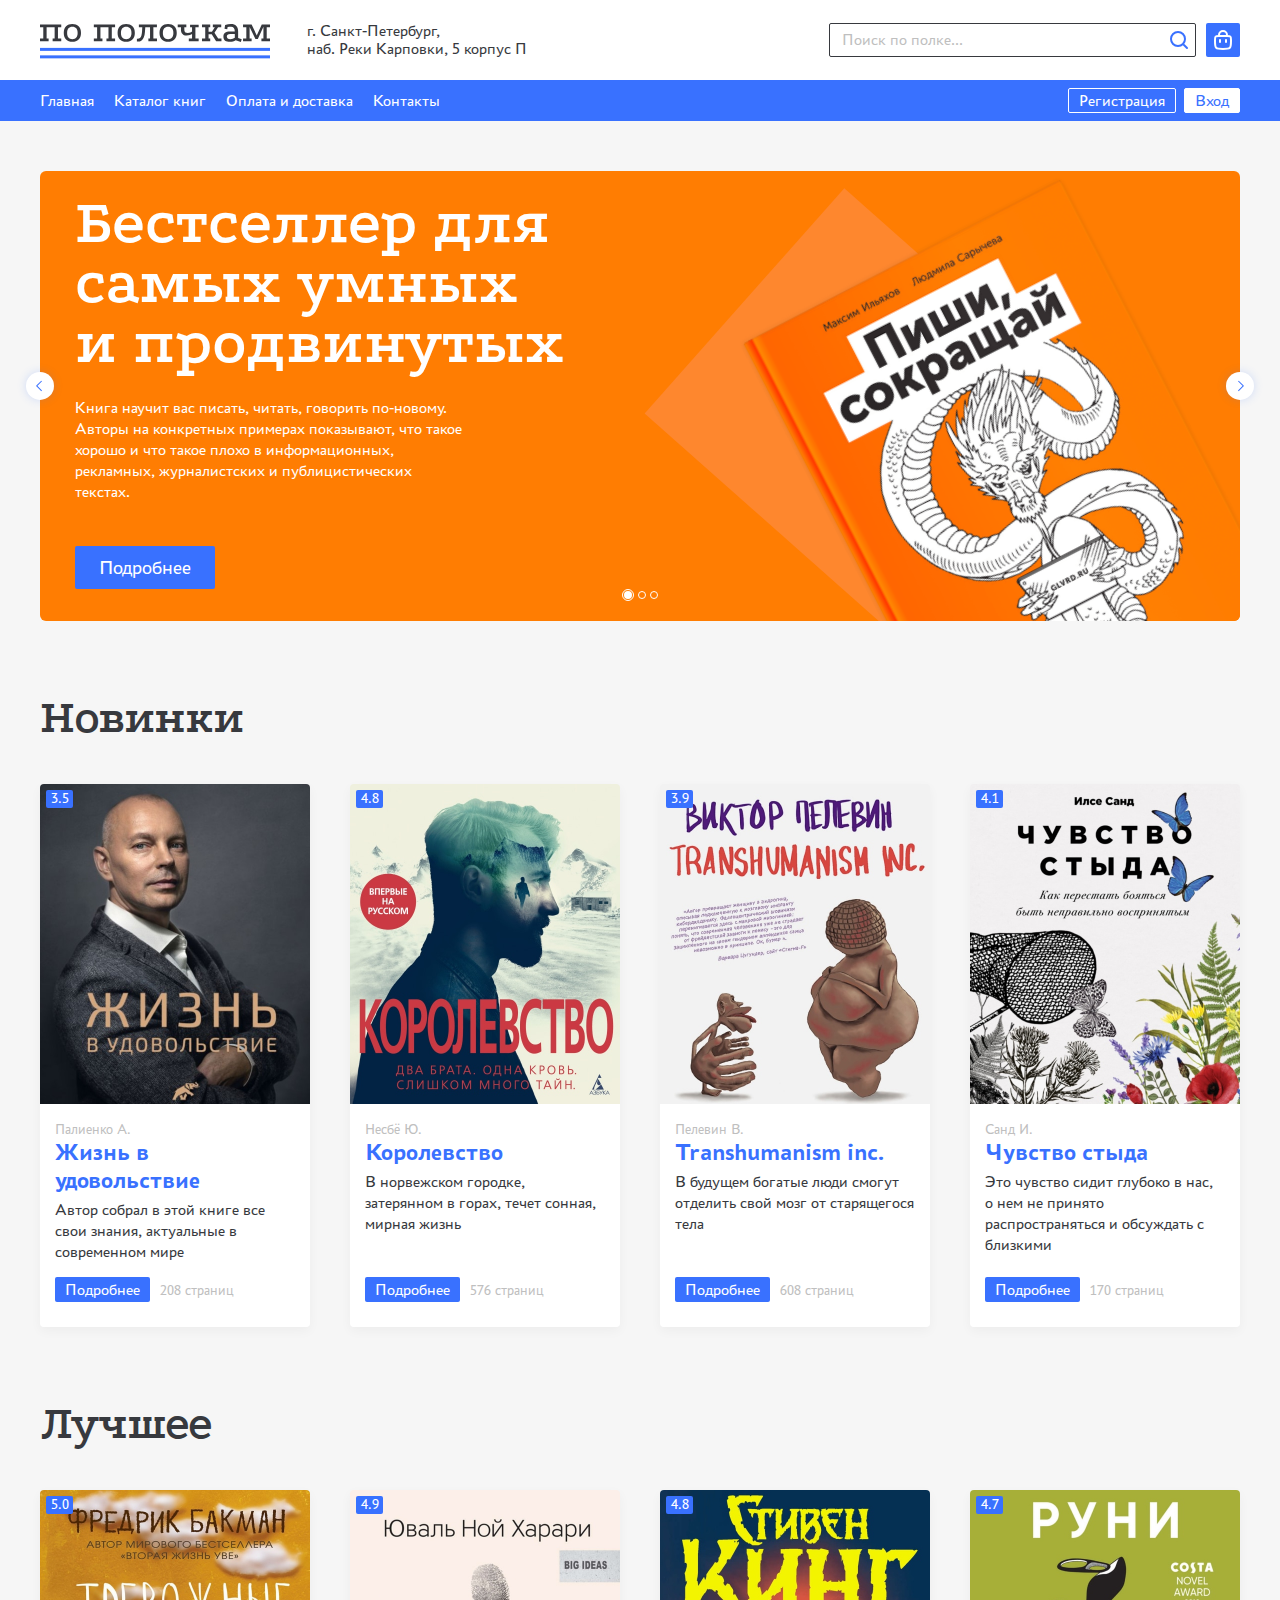
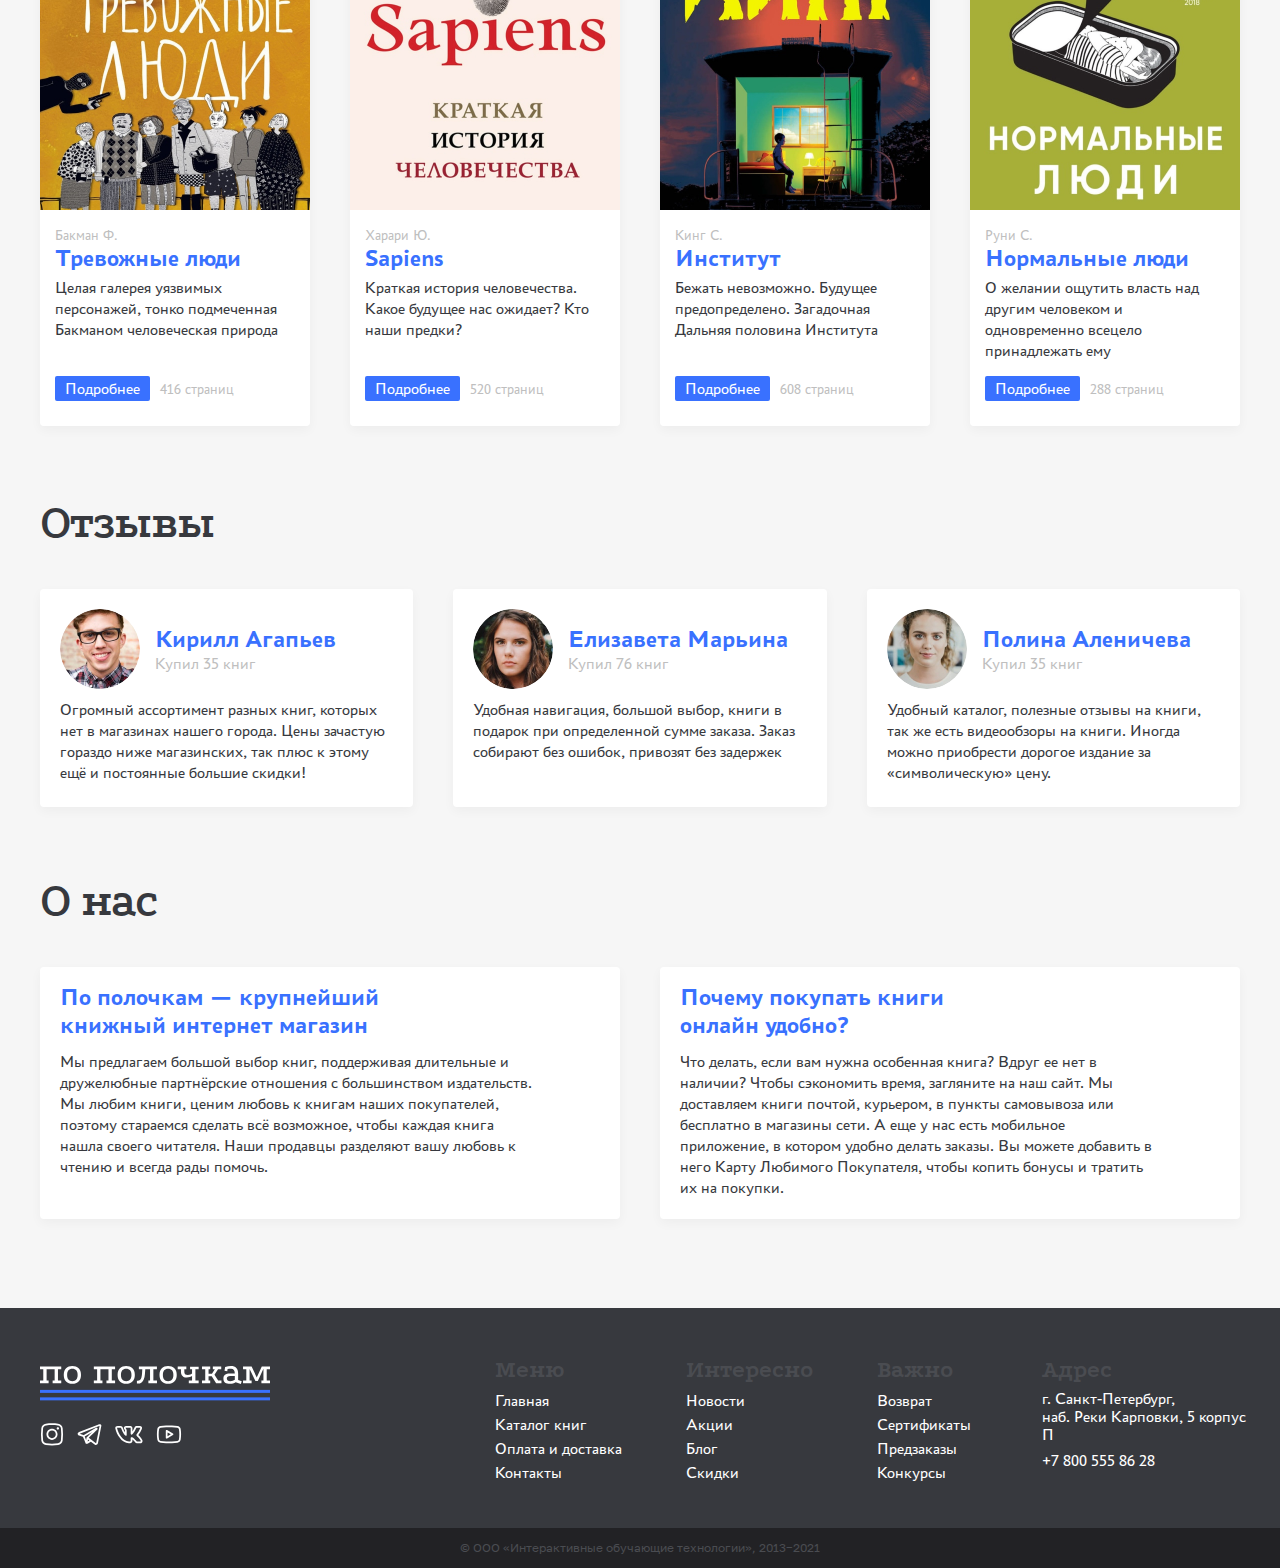
==== commit 3254601a: "#8 - mixin" ====
--- a/index.html
+++ b/index.html
@@ -72,15 +72,15 @@
                   </li>
                 </ul>
                 <ul class="slider__bullets">
-                  <li class="slider__bullet">
-                    <button class="slider__bullet-button slider__bullet-button--active"><span class="visually-hidden">Первый слайд</span></button>
-                  </li>
-                  <li class="slider__bullet">
-                    <button class="slider__bullet-button"><span class="visually-hidden">Второй слайд</span></button>
-                  </li>
-                  <li class="slider__bullet">
-                    <button class="slider__bullet-button"><span class="visually-hidden">Третий слайд</span></button>
-                  </li>
+                            <li class="slider__bullet">
+                              <button class="slider__bullet-button slider__bullet-button--active"><span class="visually-hidden">Первый слайд</span></button>
+                            </li>
+                            <li class="slider__bullet">
+                              <button class="slider__bullet-button"><span class="visually-hidden">Второй слайд</span></button>
+                            </li>
+                            <li class="slider__bullet">
+                              <button class="slider__bullet-button"><span class="visually-hidden">Третий слайд</span></button>
+                            </li>
                 </ul>
                 <ul class="slider__arrows">
                   <li class="slider__arrow">
@@ -264,18 +264,18 @@
             <div class="container">
               <h2 class="about__title section__title">О нас</h2>
               <ul class="about__list">
-                <li class="about__item">
-                  <div class="about__wrapper">
-                    <h3 class="about__heading">По полочкам — крупнейший книжный интернет магазин</h3>
-                    <p class="about__text">Мы предлагаем большой выбор книг, поддерживая длительные и дружелюбные партнёрские отношения с большинством издательств. Мы любим книги, ценим любовь к книгам наших покупателей, поэтому стараемся сделать всё возможное, чтобы каждая книга нашла своего читателя. Наши продавцы разделяют вашу любовь к чтению и всегда рады помочь.</p>
-                  </div>
-                </li>
-                <li class="about__item">
-                  <div class="about__wrapper">
-                    <h3 class="about__heading">Почему покупать книги онлайн удобно?</h3>
-                    <p class="about__text">Что делать, если вам нужна особенная книга? Вдруг ее нет в наличии? Чтобы сэкономить время, загляните на наш сайт. Мы доставляем книги почтой, курьером, в пункты самовывоза или бесплатно в магазины сети. А еще у нас есть мобильное приложение, в котором удобно делать заказы. Вы можете добавить в него Карту Любимого Покупателя, чтобы копить бонусы и тратить их на покупки</p>
-                  </div>
-                </li>
+                          <li class="about__item">
+                            <div class="about__wrapper">
+                              <h3 class="about__heading">По полочкам — крупнейший книжный интернет магазин</h3>
+                              <p class="about__text">Мы предлагаем большой выбор книг, поддерживая длительные и дружелюбные партнёрские отношения с большинством издательств. Мы любим книги, ценим любовь к книгам наших покупателей, поэтому стараемся сделать всё возможное, чтобы каждая книга нашла своего читателя. Наши продавцы разделяют вашу любовь к чтению и всегда рады помочь.</p>
+                            </div>
+                          </li>
+                          <li class="about__item">
+                            <div class="about__wrapper">
+                              <h3 class="about__heading">Почему покупать книги онлайн удобно?</h3>
+                              <p class="about__text">Что делать, если вам нужна особенная книга? Вдруг ее нет в наличии? Чтобы сэкономить время, загляните на наш сайт. Мы доставляем книги почтой, курьером, в пункты самовывоза или бесплатно в магазины сети. А еще у нас есть мобильное приложение, в котором удобно делать заказы. Вы можете добавить в него Карту Любимого Покупателя, чтобы копить бонусы и тратить их на покупки.</p>
+                            </div>
+                          </li>
               </ul>
             </div>
           </section>
